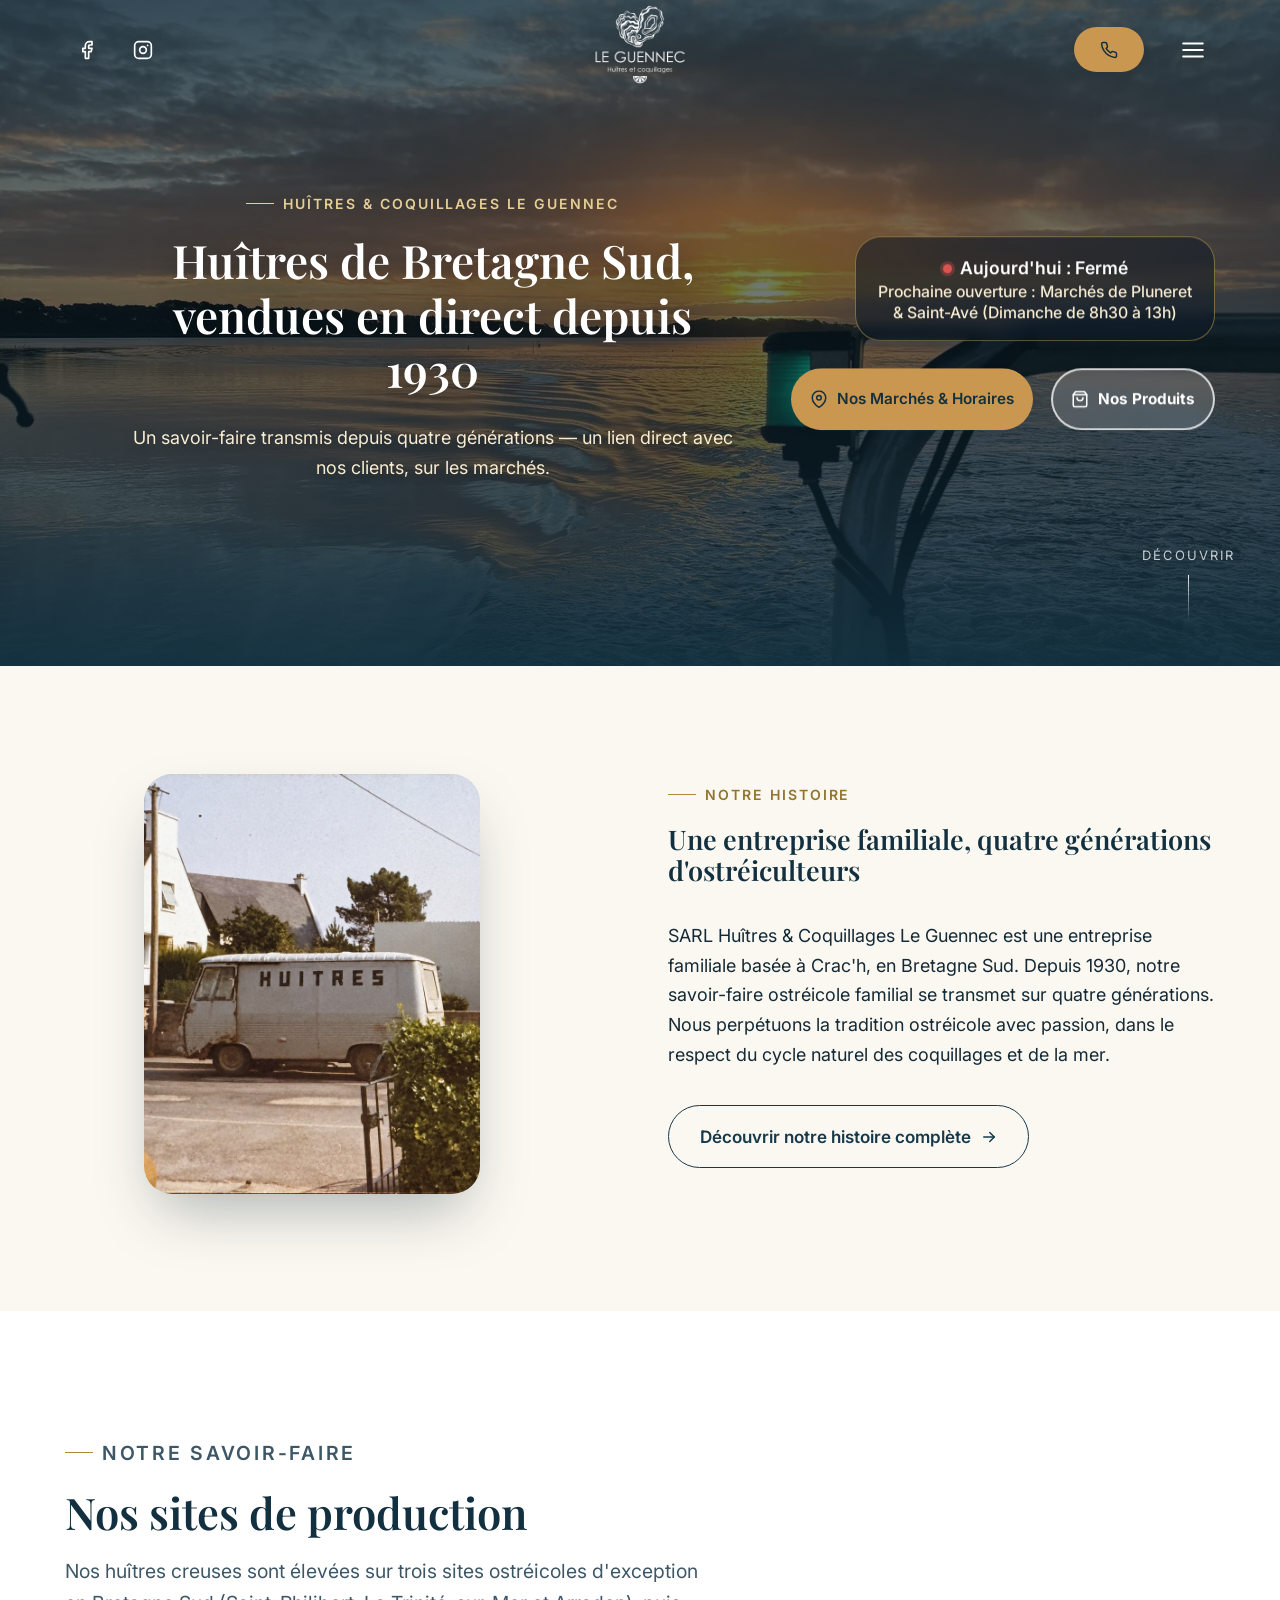
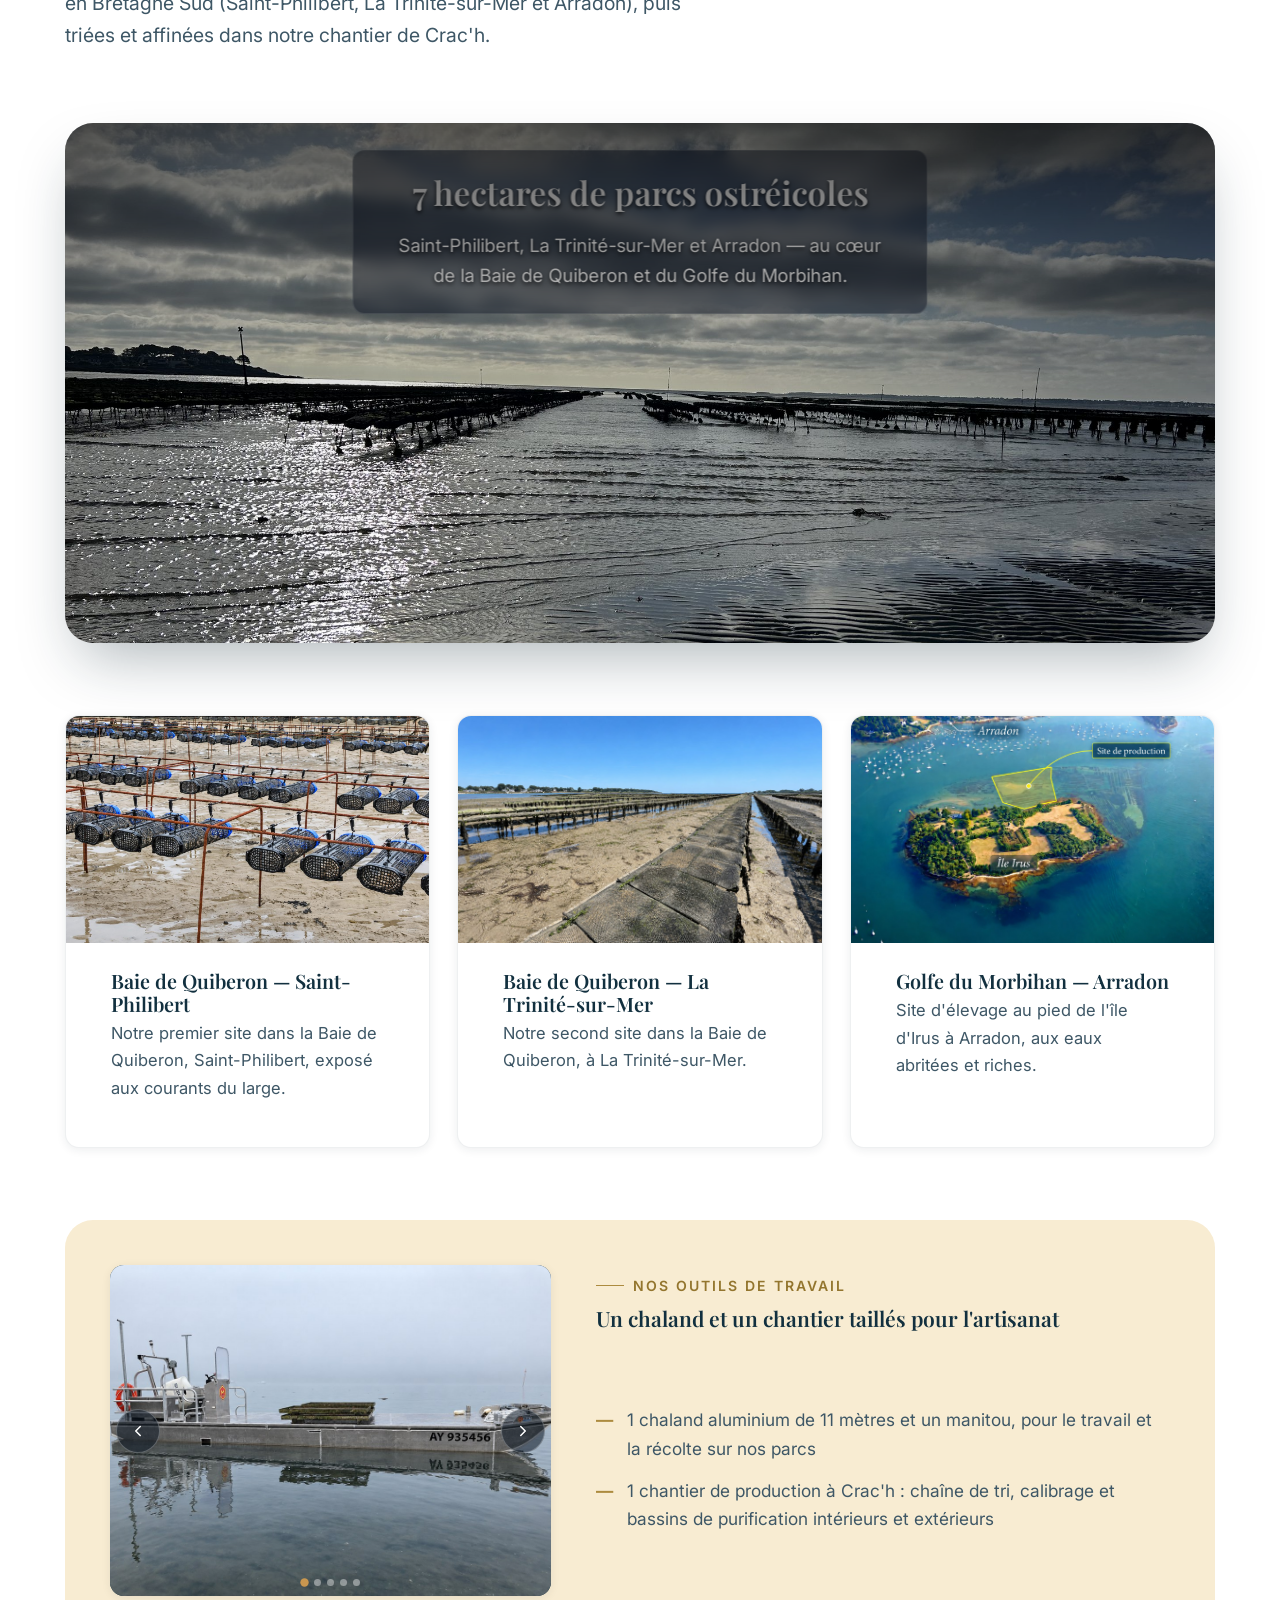
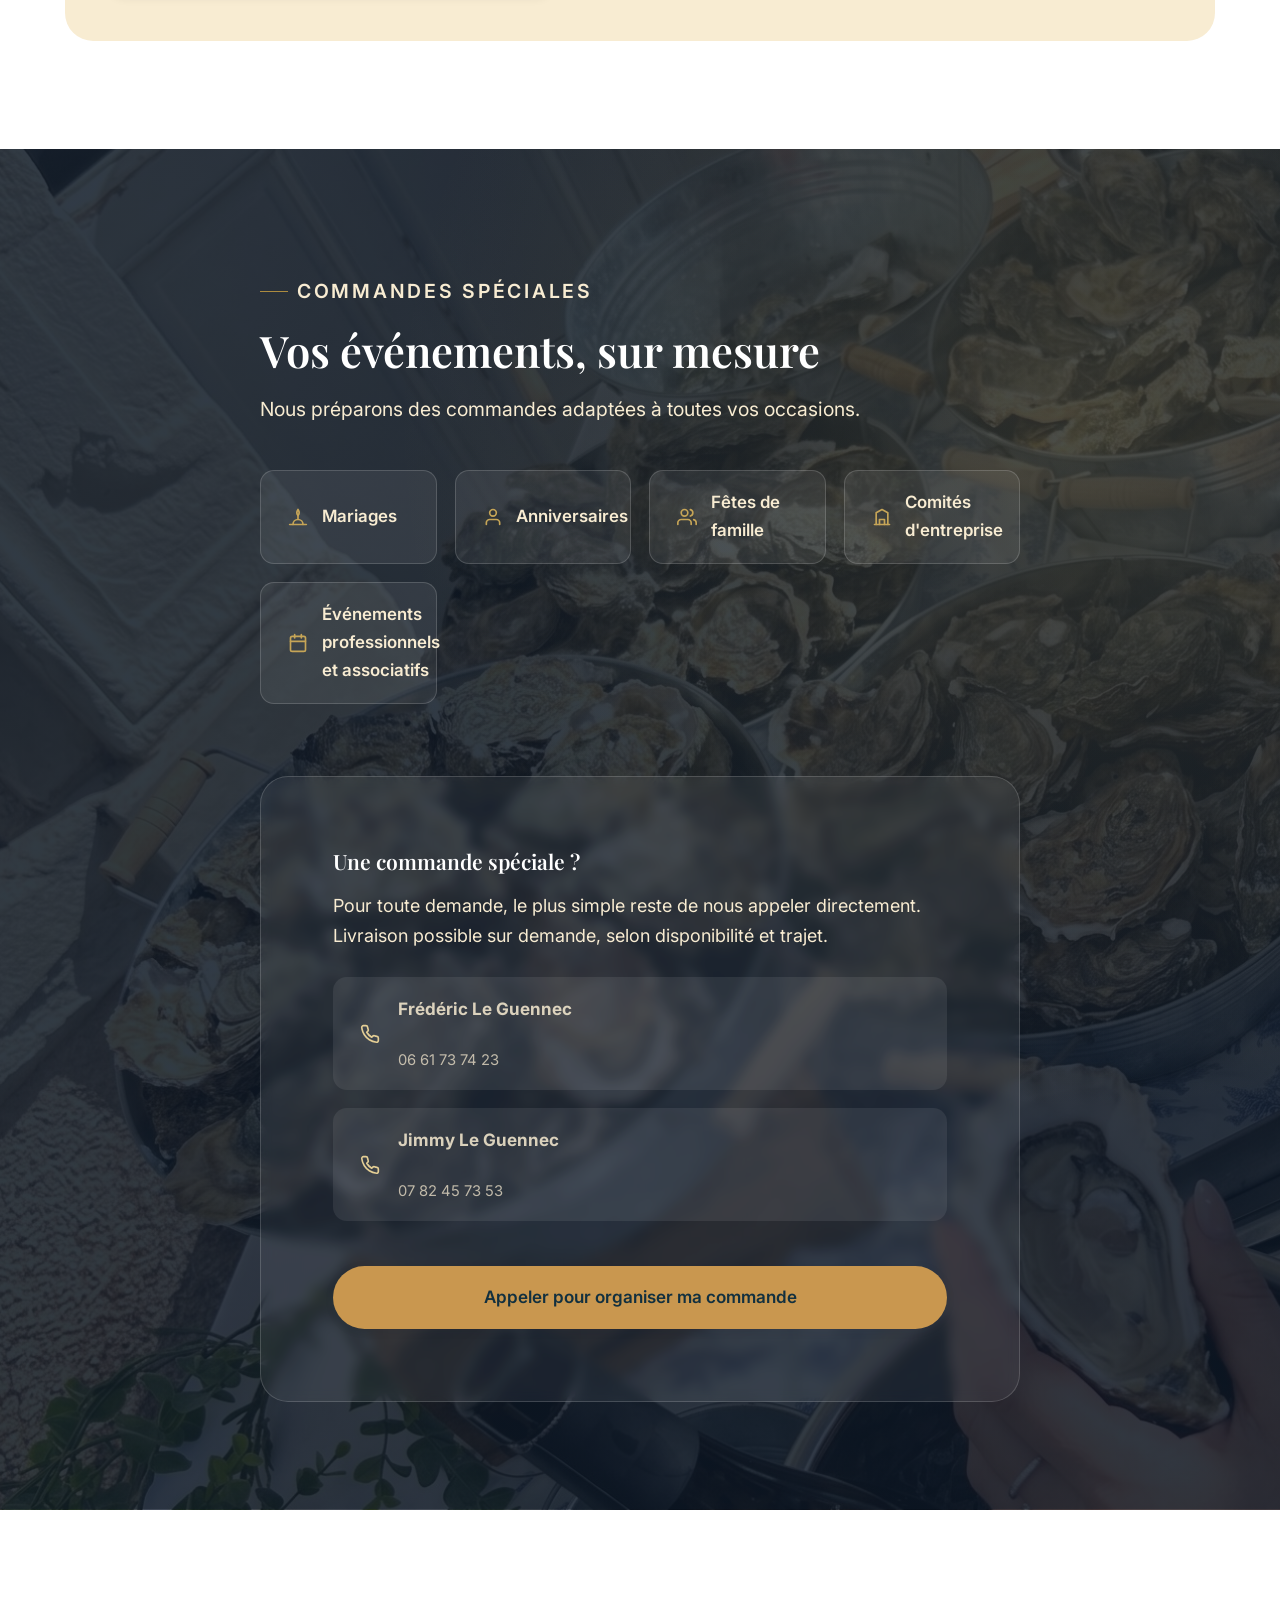
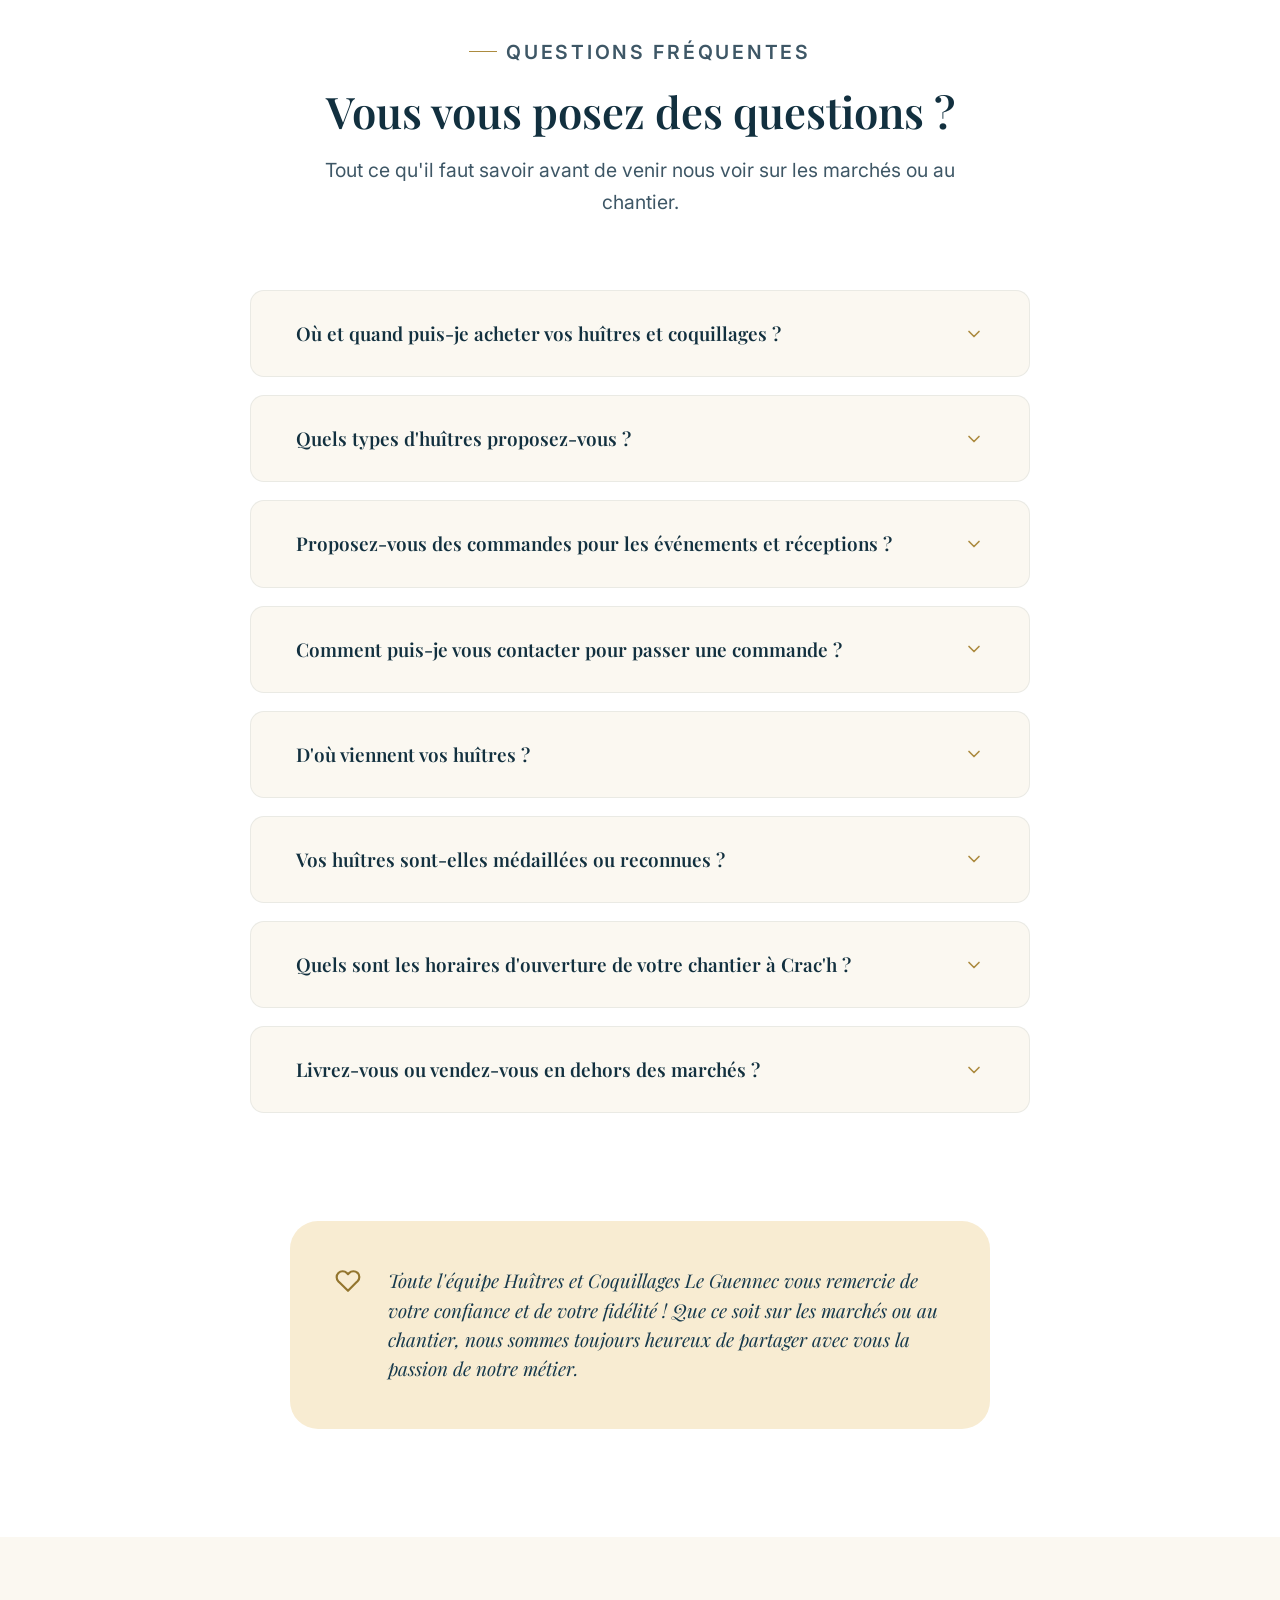
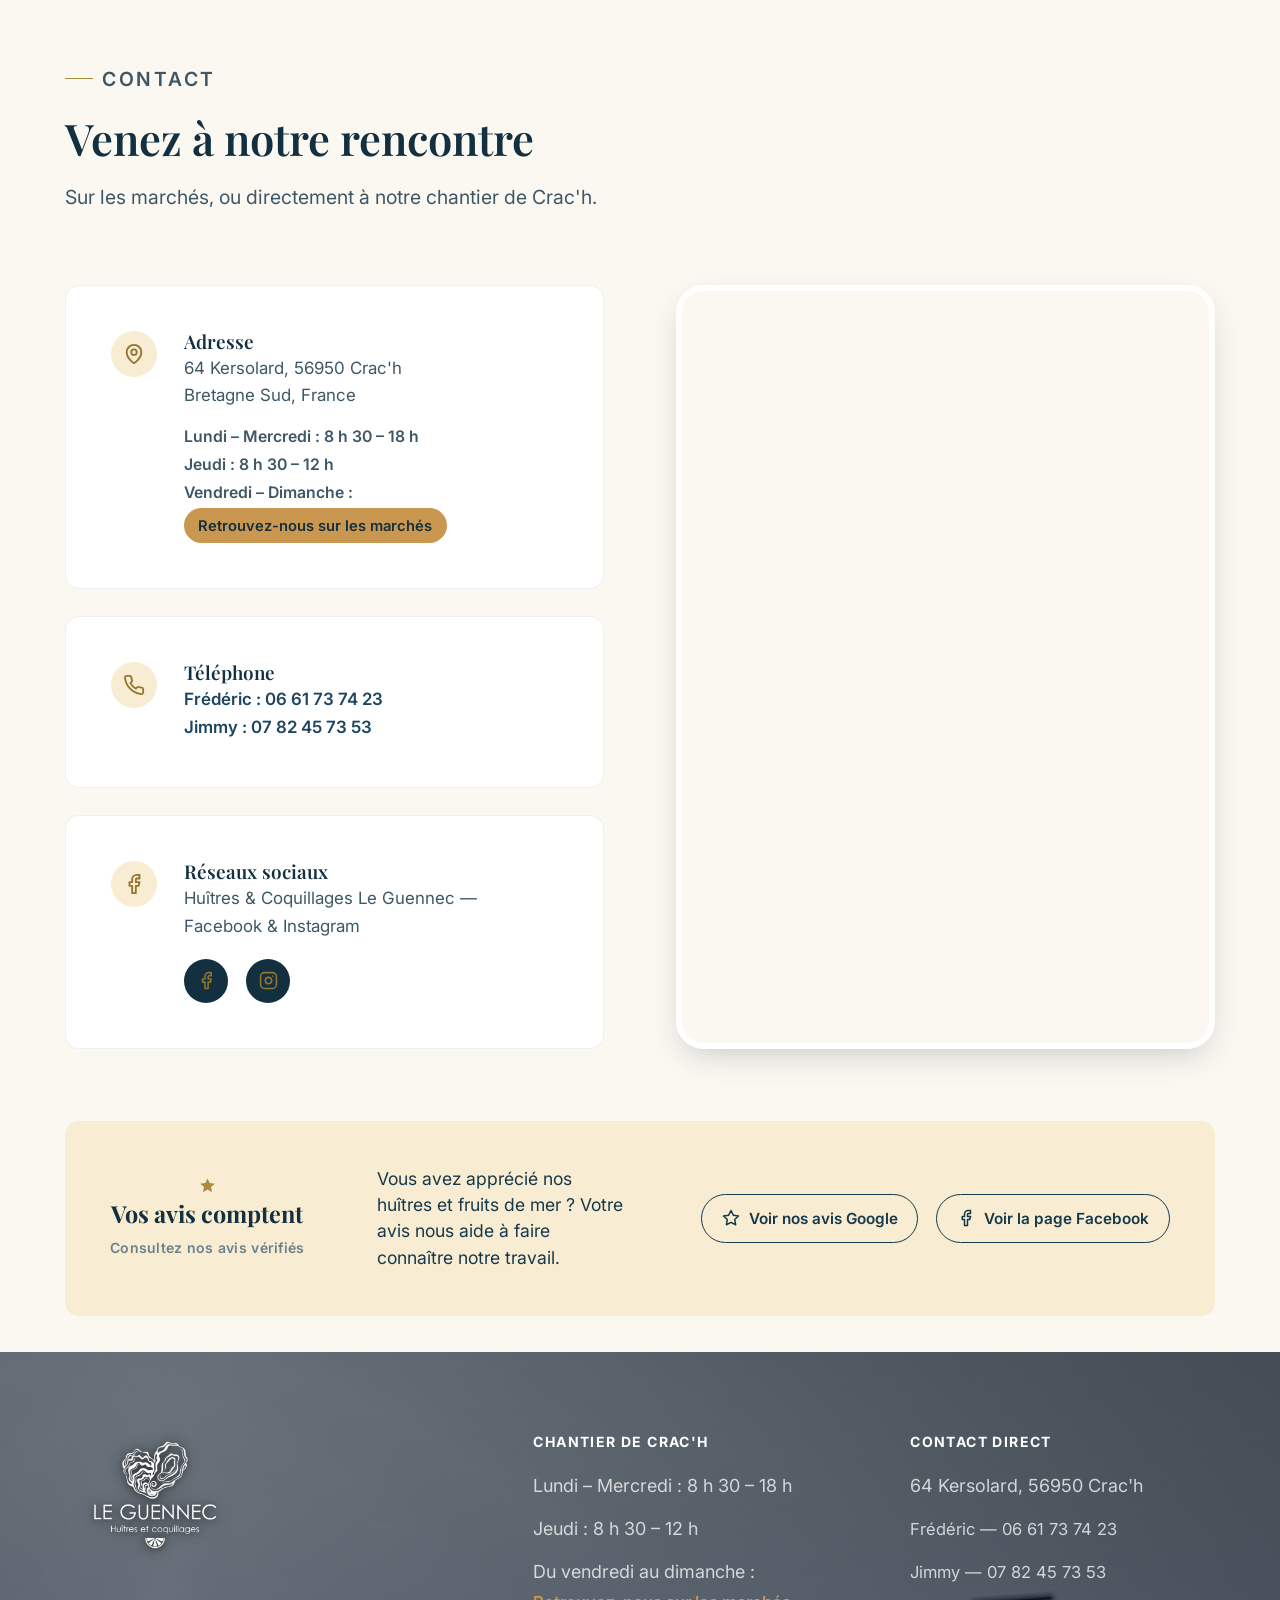
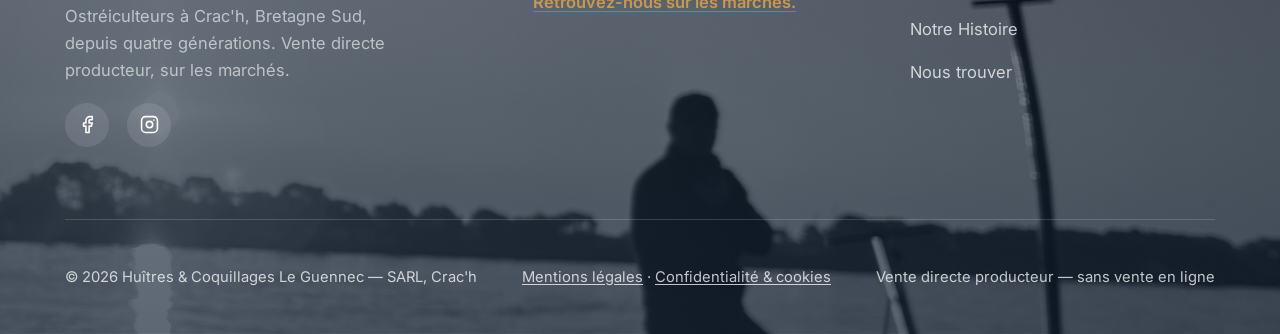
==== index.html @ 48ee6e53 "Cache-busting CSS/JS (v=193) pour forcer le rechargement du Hero recentre Co-Authored-By: Claude Son" ====
<!DOCTYPE html>
<html lang="fr">
<head>
<meta charset="UTF-8">
<meta name="viewport" content="width=device-width, initial-scale=1">
<meta name="google-site-verification" content="tB6l-SqhukYmrdWB9x6UYOI8P5B4YPythhNkaQeLWqQ" />
<title>Huîtres Le Guennec | Vente Directe - Ostréiculteur à Crach (56)</title>
<meta name="description" content="Producteur d'huîtres en Bretagne Sud. Vente directe au chantier à Crach (56) et sur nos marchés locaux (Saint-Avé, Ploërmel, Vannes...).">
<meta name="keywords" content="huîtres le guennec, huitres le guennec, huitres saint ave, huitres rennes, huitres ploermel, huitres crach, huitres pluneret, huitres vannes, huitres bretagne, vente directe huitres, coquillages golfe du morbihan">
<meta property="og:title" content="Huîtres Le Guennec | Huîtres de Bretagne Sud &amp; Coquillages en Direct">
<meta property="og:description" content="Producteur d'huîtres de Bretagne Sud à Crac'h, Golfe du Morbihan. Vente directe de coquillages sur nos marchés et au chantier, depuis quatre générations.">
<meta property="og:image" content="https://huitres-leguennec.com/img/og/index.jpg">
<meta property="og:image:width" content="1200">
<meta property="og:image:height" content="630">
<meta property="og:type" content="website">
<meta property="og:site_name" content="Huîtres &amp; Coquillages Le Guennec">
<meta property="og:locale" content="fr_FR">
<meta property="og:url" content="https://huitres-leguennec.com/">
<link rel="canonical" href="https://huitres-leguennec.com/">
<link rel="icon" type="image/png" href="https://huitres-leguennec.com/img/logo.png">
<link rel="preconnect" href="https://fonts.googleapis.com">
<link rel="preconnect" href="https://fonts.gstatic.com" crossorigin>
<link href="https://fonts.googleapis.com/css2?family=Playfair+Display:wght@500;600;700&family=Dancing+Script:wght@600;700&family=Inter:wght@400;500;600;700&display=swap" rel="stylesheet">
<link rel="stylesheet" href="https://unpkg.com/leaflet@1.9.4/dist/leaflet.css" integrity="sha256-p4NxAoJBhIIN+hmNHrzRCf9tD/miZyoHS5obTRR9BMY=" crossorigin="">
<link rel="stylesheet" href="css/style.css?v=193">
<script type="application/ld+json">
{
  "@context": "https://schema.org",
  "@type": "LocalBusiness",
  "name": "Huîtres et coquillages Le Guennec",
  "image": "https://huitres-leguennec.com/img/og/index.jpg",
  "logo": "https://huitres-leguennec.com/img/logo.png",
  "url": "https://huitres-leguennec.com/",
  "telephone": "+33661737423",
  "email": "huitresetcoquillagesleguennec@gmail.com",
  "priceRange": "€€",
  "areaServed": ["Saint-Avé", "Rennes", "Ploërmel", "Crach", "Pluneret", "Vannes", "Arradon", "La Trinité-sur-Mer", "Saint-Philibert", "Golfe du Morbihan", "Bretagne Sud"],
  "keywords": "huîtres bretagne, huîtres le guennec, coquillages, vente directe huîtres",
  "address": {
    "@type": "PostalAddress",
    "streetAddress": "64 Kersolard",
    "postalCode": "56950",
    "addressLocality": "Crac'h",
    "addressCountry": "FR"
  },
  "geo": {
    "@type": "GeoCoordinates",
    "latitude": 47.600882594086414,
    "longitude": -3.0213585232685882
  },
  "openingHoursSpecification": [
    {
      "@type": "OpeningHoursSpecification",
      "dayOfWeek": ["Monday", "Tuesday", "Wednesday"],
      "opens": "08:30",
      "closes": "18:00"
    },
    {
      "@type": "OpeningHoursSpecification",
      "dayOfWeek": ["Thursday"],
      "opens": "08:30",
      "closes": "12:00"
    }
  ],
  "sameAs": [
    "https://www.facebook.com/p/Huitres-et-coquillages-Le-guennec-Frederic-100067875047305/",
    "https://www.instagram.com/huitresetcoquillages_leguennec/",
    "https://www.facebook.com/huitresleguennec",
    "https://www.pagesjaunes.fr/pros/55299443"
  ]
}
</script>
<script>document.documentElement.classList.add("js");</script>
</head>
<body>
<a class="skip-link" href="#main">Aller au contenu principal</a>

<!-- ============ EN-TÊTE ============ -->
<header class="site-header" id="site-header">
  <div class="container header-brand-row">
    <div class="header-social">
      <a href="https://www.facebook.com/p/Huitres-et-coquillages-Le-guennec-Frederic-100067875047305/" target="_blank" rel="noopener noreferrer" aria-label="Notre page Facebook" class="header-social-link">
        <svg viewBox="0 0 24 24" fill="none" stroke="currentColor" stroke-width="2" stroke-linecap="round" stroke-linejoin="round"><path d="M18 2h-3a5 5 0 0 0-5 5v3H7v4h3v8h4v-8h3l1-4h-4V7a1 1 0 0 1 1-1h3z"/></svg>
      </a>
      <a href="https://www.instagram.com/huitresetcoquillages_leguennec/" target="_blank" rel="noopener noreferrer" aria-label="Notre page Instagram" class="header-social-link">
        <svg viewBox="0 0 24 24" fill="none" stroke="currentColor" stroke-width="2" stroke-linecap="round" stroke-linejoin="round"><rect x="2" y="2" width="20" height="20" rx="5"/><circle cx="12" cy="12" r="4"/><path d="M17.5 6.5h.01"/></svg>
      </a>
    </div>
    <a href="/" class="brand-center" aria-label="Accueil — Huîtres &amp; Coquillages Le Guennec">
      <img class="logo-white" src="img/logo-blanc.png" width="600" height="595" alt="" aria-hidden="true">
      <img class="logo-color" src="img/logo.png" width="600" height="595" alt="" aria-hidden="true">
    </a>
    <div class="header-actions">
      <div class="call-menu" id="call-menu">
        <button type="button" class="btn btn-primary header-cta" id="call-menu-toggle" aria-haspopup="true" aria-expanded="false" aria-controls="call-menu-panel">
          <svg viewBox="0 0 24 24" fill="none" stroke="currentColor" stroke-width="2" stroke-linecap="round" stroke-linejoin="round"><path d="M22 16.92v3a2 2 0 0 1-2.18 2 19.79 19.79 0 0 1-8.63-3.07 19.5 19.5 0 0 1-6-6 19.79 19.79 0 0 1-3.07-8.67A2 2 0 0 1 4.11 2h3a2 2 0 0 1 2 1.72c.127.96.361 1.903.7 2.81a2 2 0 0 1-.45 2.11L8.09 9.91a16 16 0 0 0 6 6l1.27-1.27a2 2 0 0 1 2.11-.45c.907.339 1.85.573 2.81.7A2 2 0 0 1 22 16.92z"/></svg>
          <span>Appeler / Commander</span>
        </button>
        <div class="call-menu-panel" id="call-menu-panel" role="menu" aria-hidden="true">
          <a href="tel:0661737423" class="call-menu-link" role="menuitem">Frédéric : 06 61 73 74 23</a>
          <a href="tel:0782457353" class="call-menu-link" role="menuitem">Jimmy : 07 82 45 73 53</a>
        </div>
      </div>
      <button class="nav-toggle" id="nav-toggle" aria-label="Ouvrir le menu" aria-expanded="false" aria-controls="main-nav">
        <svg viewBox="0 0 24 24" fill="none" stroke="currentColor" stroke-width="2" stroke-linecap="round"><line x1="3" y1="6" x2="21" y2="6"/><line x1="3" y1="12" x2="21" y2="12"/><line x1="3" y1="18" x2="21" y2="18"/></svg>
      </button>
    </div>
  </div>

  <div class="header-nav-row">
    <div class="container nav-row-inner">
      <div class="nav-overlay" id="nav-overlay"></div>
      <nav class="main-nav" id="main-nav" aria-label="Navigation principale">
        <button class="nav-toggle nav-close" id="nav-close" aria-label="Fermer le menu">
          <svg viewBox="0 0 24 24" fill="none" stroke="currentColor" stroke-width="2" stroke-linecap="round"><line x1="18" y1="6" x2="6" y2="18"/><line x1="6" y1="6" x2="18" y2="18"/></svg>
        </button>
        <ul>
          <li><a href="/histoire">Notre Histoire</a></li>
          <li><a href="/nos-produits">Nos Produits</a></li>
          <li><a href="/points-de-vente">Points de Vente</a></li>
          <li><a href="/presse">Presse</a></li>
          <li><a href="#evenements">Événements</a></li>
          <li><a href="#faq">FAQ</a></li>
          <li><a href="#contact">Contact</a></li>
          <li class="nav-call-item"><a href="tel:0661737423">Appeler — 06 61 73 74 23</a></li>
        </ul>
      </nav>
    </div>
  </div>
</header>

<main id="main">

  <!-- ============ HERO ============ -->
  <section class="hero" id="accueil">
    <div class="hero-media">
      <picture>
        <source type="image/webp" srcset="img/hero-640w.webp 640w, img/hero-960w.webp 960w, img/hero-1280w.webp 1280w, img/hero-1920w.webp 1920w, img/hero-2600w.webp 2600w" sizes="100vw">
        <img src="img/hero.jpg" srcset="img/hero-640w.jpg 640w, img/hero-960w.jpg 960w, img/hero-1280w.jpg 1280w, img/hero-1920w.jpg 1920w, img/hero.jpg 2600w" sizes="100vw" width="2600" height="3466" alt="Coucher de soleil depuis le chaland ostréicole Le Guennec, au large de la Bretagne Sud" fetchpriority="high">
      </picture>
    </div>
    <div class="hero-inner container">
      <div class="hero-text-block">
        <img class="hero-mobile-logo reveal" src="img/logo-blanc.png" width="600" height="595" alt="" aria-hidden="true">
        <p class="eyebrow reveal">Huîtres &amp; Coquillages Le Guennec</p>
        <h1 class="reveal">Huîtres de Bretagne Sud, vendues en direct depuis 1930</h1>
        <p class="tagline reveal">Un savoir-faire transmis depuis quatre générations — un lien direct avec nos clients, sur les marchés.</p>
        <div class="hero-market-wrap">
        <div class="hero-market-pill reveal" id="hero-market-pill">
          <p class="hero-market-line"><span class="hero-market-dot" id="hero-market-dot" aria-hidden="true"></span><span id="hero-market-text">Consultez nos horaires ci-dessous</span></p>
          <p class="hero-market-line" id="hero-market-next" hidden></p>
        </div>
        <div class="hero-ctas reveal">
          <a href="/points-de-vente" class="btn btn-primary">
            <svg viewBox="0 0 24 24" fill="none" stroke="currentColor" stroke-width="2" stroke-linecap="round" stroke-linejoin="round"><path d="M21 10c0 7-9 13-9 13s-9-6-9-13a9 9 0 0 1 18 0z"/><circle cx="12" cy="10" r="3"/></svg>
            Nos Marchés &amp; Horaires
          </a>
          <a href="/nos-produits" class="btn btn-ghost">
            <svg viewBox="0 0 24 24" fill="none" stroke="currentColor" stroke-width="2" stroke-linecap="round" stroke-linejoin="round"><path d="M6 2 3 6v14a2 2 0 0 0 2 2h14a2 2 0 0 0 2-2V6l-3-4Z"/><path d="M3 6h18"/><path d="M16 10a4 4 0 0 1-8 0"/></svg>
            Nos Produits
          </a>
        </div>
        </div>
      </div>
    </div>

    <div class="scroll-cue" aria-hidden="true">
      <span>Découvrir</span>
      <span class="line"></span>
    </div>
  </section>

  <!-- ============ NOTRE HISTOIRE ============ -->
  <section id="histoire" class="section-pad bg-cream">
    <div class="container">
      <div class="histoire-grid">
        <div class="histoire-heading">
          <p class="eyebrow">Notre histoire</p>
          <h2>Une entreprise familiale, quatre générations d'ostréiculteurs</h2>
        </div>
        <div class="histoire-media reveal">
          <img src="img/camionnette-huitres-vintage.jpg" width="744" height="930" loading="lazy" decoding="async" alt="Ancienne camionnette « Huîtres » de la famille Le Guennec, garée à Crac'h">
        </div>
        <div class="histoire-teaser">
          <p>SARL Huîtres &amp; Coquillages Le Guennec est une entreprise familiale basée à Crac'h, en Bretagne Sud. Depuis 1930, notre savoir-faire ostréicole familial se transmet sur quatre générations. Nous perpétuons la tradition ostréicole avec passion, dans le respect du cycle naturel des coquillages et de la mer.</p>
          <a href="/histoire" class="btn btn-outline">
            Découvrir notre histoire complète
            <svg viewBox="0 0 24 24" fill="none" stroke="currentColor" stroke-width="2" stroke-linecap="round" stroke-linejoin="round"><path d="M5 12h14"/><path d="m13 6 6 6-6 6"/></svg>
          </a>
        </div>
      </div>
    </div>
  </section>

  <!-- ============ SITES DE PRODUCTION ============ -->
  <section id="production" class="section-pad bg-white">
    <div class="container">
      <div class="section-head reveal">
        <p class="eyebrow">Notre savoir-faire</p>
        <h2>Nos sites de production</h2>
        <p>Nos huîtres creuses sont élevées sur trois sites ostréicoles d'exception en Bretagne Sud (Saint-Philibert, La Trinité-sur-Mer et Arradon), puis triées et affinées dans notre chantier de Crac'h.</p>
      </div>

      <div class="production-banner reveal">
        <img src="img/parc-saint-philibert.jpg" width="2000" height="1500" loading="lazy" decoding="async" alt="Parcs ostréicoles à Saint-Philibert, ciel dégagé à contre-jour sur les tables à marée basse">
        <div class="production-banner-text">
          <h3>7 hectares de parcs ostréicoles</h3>
          <p>Saint-Philibert, La Trinité-sur-Mer et Arradon — au cœur de la Baie de Quiberon et du Golfe du Morbihan.</p>
        </div>
      </div>

      <div class="site-cards reveal">
        <div class="site-card">
          <div class="site-card-media">
            <img src="img/casier.jpg" width="1942" height="810" loading="lazy" decoding="async" alt="Huîtres spéciales en casier australien à Saint-Philibert, en Baie de Quiberon">
          </div>
          <div class="site-card-body">
            <h3>Baie de Quiberon — Saint-Philibert</h3>
            <p>Notre premier site dans la Baie de Quiberon, Saint-Philibert, exposé aux courants du large.</p>
          </div>
        </div>
        <div class="site-card">
          <div class="site-card-media">
            <img src="img/parc-trinite.jpg" width="1672" height="941" loading="lazy" decoding="async" alt="Parc ostréicole à marée basse à La Trinité-sur-Mer, Baie de Quiberon">
          </div>
          <div class="site-card-body">
            <h3>Baie de Quiberon — La Trinité-sur-Mer</h3>
            <p>Notre second site dans la Baie de Quiberon, à La Trinité-sur-Mer.</p>
          </div>
        </div>
        <div class="site-card">
          <div class="site-card-media">
            <img src="img/ile-irus-arradon.jpg" width="1536" height="1024" loading="lazy" decoding="async" alt="Vue aérienne de l'île d'Irus à Arradon, Golfe du Morbihan">
          </div>
          <div class="site-card-body">
            <h3>Golfe du Morbihan — Arradon</h3>
            <p>Site d'élevage au pied de l'île d'Irus à Arradon, aux eaux abritées et riches.</p>
          </div>
        </div>
      </div>

      <div class="tools-row reveal">
        <div class="tools-heading">
          <p class="eyebrow" style="margin-bottom: var(--space-2xs);">Nos outils de travail</p>
          <h3>Un chaland et un chantier taillés pour l'artisanat</h3>
        </div>
        <div class="step-carousel tools-carousel" data-carousel>
          <div class="step-carousel-track">
            <div class="step-carousel-slide"><img src="img/hero-bateau.jpg" width="1000" height="750" loading="lazy" decoding="async" alt="Chaland de Frédéric Le Guennec chargé d'huîtres, au coucher du soleil"></div>
            <div class="step-carousel-slide"><img src="img/outils-manitou.jpg" width="1000" height="750" loading="lazy" decoding="async" alt="Manitou du chantier Le Guennec, au bord de l'eau"></div>
            <div class="step-carousel-slide"><img src="img/outils-chaine-tri.jpg" width="1000" height="750" loading="lazy" decoding="async" alt="Chaîne de tri des huîtres au chantier de Crac'h"></div>
            <div class="step-carousel-slide"><img src="img/outils-bassin-interieur.jpg" width="1000" height="682" loading="lazy" decoding="async" alt="Bassins de purification intérieurs du chantier"></div>
            <div class="step-carousel-slide"><img src="img/outils-bassin-exterieur.jpg" width="1000" height="750" loading="lazy" decoding="async" alt="Bassins de purification extérieurs, couverts, face à la mer"></div>
          </div>
          <button type="button" class="step-carousel-arrow prev" aria-label="Photo précédente">
            <svg viewBox="0 0 24 24" fill="none" stroke="currentColor" stroke-width="2" stroke-linecap="round" stroke-linejoin="round"><path d="m15 18-6-6 6-6"/></svg>
          </button>
          <button type="button" class="step-carousel-arrow next" aria-label="Photo suivante">
            <svg viewBox="0 0 24 24" fill="none" stroke="currentColor" stroke-width="2" stroke-linecap="round" stroke-linejoin="round"><path d="m9 18 6-6-6-6"/></svg>
          </button>
          <div class="step-carousel-dots">
            <button type="button" class="step-carousel-dot" aria-label="Photo 1"></button>
            <button type="button" class="step-carousel-dot" aria-label="Photo 2"></button>
            <button type="button" class="step-carousel-dot" aria-label="Photo 3"></button>
            <button type="button" class="step-carousel-dot" aria-label="Photo 4"></button>
            <button type="button" class="step-carousel-dot" aria-label="Photo 5"></button>
          </div>
        </div>
        <div class="tools-body">
          <ul>
            <li>1 chaland aluminium de 11 mètres et un manitou, pour le travail et la récolte sur nos parcs</li>
            <li>1 chantier de production à Crac'h : chaîne de tri, calibrage et bassins de purification intérieurs et extérieurs</li>
          </ul>
        </div>
      </div>
    </div>
  </section>

  <!-- ============ ÉVÉNEMENTS ============ -->
  <section id="evenements" class="section-pad evenements-section">
    <div class="container">
      <div class="evenements-grid">
        <div>
          <div class="section-head reveal" style="margin-bottom:var(--space-md);">
            <p class="eyebrow">Commandes spéciales</p>
            <h2>Vos événements, sur mesure</h2>
            <p>Nous préparons des commandes adaptées à toutes vos occasions.</p>
          </div>
          <ul class="event-list reveal">
            <li class="event-chip">
              <svg viewBox="0 0 24 24" fill="none" stroke="currentColor" stroke-width="2" stroke-linecap="round" stroke-linejoin="round"><path d="M12 3c-2 3-2 5 0 7 2-2 2-4 0-7z"/><path d="M12 10v4"/><path d="M6 21c0-3.5 2.7-6 6-6s6 2.5 6 6"/><path d="M2 21h20"/></svg>
              Mariages
            </li>
            <li class="event-chip">
              <svg viewBox="0 0 24 24" fill="none" stroke="currentColor" stroke-width="2" stroke-linecap="round" stroke-linejoin="round"><path d="M20 21v-2a4 4 0 0 0-4-4H8a4 4 0 0 0-4 4v2"/><circle cx="12" cy="7" r="4"/></svg>
              Anniversaires
            </li>
            <li class="event-chip">
              <svg viewBox="0 0 24 24" fill="none" stroke="currentColor" stroke-width="2" stroke-linecap="round" stroke-linejoin="round"><path d="M17 21v-2a4 4 0 0 0-4-4H5a4 4 0 0 0-4 4v2"/><circle cx="9" cy="7" r="4"/><path d="M23 21v-2a4 4 0 0 0-3-3.87"/><path d="M16 3.13a4 4 0 0 1 0 7.75"/></svg>
              Fêtes de famille
            </li>
            <li class="event-chip">
              <svg viewBox="0 0 24 24" fill="none" stroke="currentColor" stroke-width="2" stroke-linecap="round" stroke-linejoin="round"><path d="M3 21h18"/><path d="M5 21V7l7-4 7 4v14"/><path d="M9 21v-6h6v6"/></svg>
              Comités d'entreprise
            </li>
            <li class="event-chip">
              <svg viewBox="0 0 24 24" fill="none" stroke="currentColor" stroke-width="2" stroke-linecap="round" stroke-linejoin="round"><rect x="3" y="4" width="18" height="18" rx="2"/><path d="M16 2v4"/><path d="M8 2v4"/><path d="M3 10h18"/></svg>
              Événements professionnels et associatifs
            </li>
          </ul>
        </div>

        <div class="evenements-cta reveal">
          <h3 style="color:var(--white); margin-bottom:var(--space-sm);">Une commande spéciale ?</h3>
          <p>Pour toute demande, le plus simple reste de nous appeler directement. Livraison possible sur demande, selon disponibilité et trajet.</p>
          <div class="call-cards">
            <a href="tel:0661737423" class="call-card">
              <svg viewBox="0 0 24 24" fill="none" stroke="currentColor" stroke-width="2" stroke-linecap="round" stroke-linejoin="round"><path d="M22 16.92v3a2 2 0 0 1-2.18 2 19.79 19.79 0 0 1-8.63-3.07 19.5 19.5 0 0 1-6-6 19.79 19.79 0 0 1-3.07-8.67A2 2 0 0 1 4.11 2h3a2 2 0 0 1 2 1.72c.127.96.361 1.903.7 2.81a2 2 0 0 1-.45 2.11L8.09 9.91a16 16 0 0 0 6 6l1.27-1.27a2 2 0 0 1 2.11-.45c.907.339 1.85.573 2.81.7A2 2 0 0 1 22 16.92z"/></svg>
              <span><strong>Frédéric Le Guennec</strong><br><span>06 61 73 74 23</span></span>
            </a>
            <a href="tel:0782457353" class="call-card">
              <svg viewBox="0 0 24 24" fill="none" stroke="currentColor" stroke-width="2" stroke-linecap="round" stroke-linejoin="round"><path d="M22 16.92v3a2 2 0 0 1-2.18 2 19.79 19.79 0 0 1-8.63-3.07 19.5 19.5 0 0 1-6-6 19.79 19.79 0 0 1-3.07-8.67A2 2 0 0 1 4.11 2h3a2 2 0 0 1 2 1.72c.127.96.361 1.903.7 2.81a2 2 0 0 1-.45 2.11L8.09 9.91a16 16 0 0 0 6 6l1.27-1.27a2 2 0 0 1 2.11-.45c.907.339 1.85.573 2.81.7A2 2 0 0 1 22 16.92z"/></svg>
              <span><strong>Jimmy Le Guennec</strong><br><span>07 82 45 73 53</span></span>
            </a>
          </div>
          <a href="tel:0661737423" class="btn btn-primary" style="width:100%; justify-content:center;">Appeler pour organiser ma commande</a>
        </div>
      </div>
    </div>
  </section>

  <!-- ============ FAQ ============ -->
  <section id="faq" class="section-pad bg-white">
    <div class="container">
      <div class="section-head center reveal" style="margin-inline:auto;">
        <p class="eyebrow" style="justify-content:center;">Questions fréquentes</p>
        <h2>Vous vous posez des questions ?</h2>
        <p>Tout ce qu'il faut savoir avant de venir nous voir sur les marchés ou au chantier.</p>
      </div>

      <div class="faq-list reveal">
        <details class="faq-item">
          <summary>
            <span>Où et quand puis-je acheter vos huîtres et coquillages ?</span>
            <svg class="faq-chevron" viewBox="0 0 24 24" fill="none" stroke="currentColor" stroke-width="2" stroke-linecap="round" stroke-linejoin="round"><path d="M6 9l6 6 6-6"/></svg>
          </summary>
          <div class="faq-answer">
            <p>Vous pouvez nous retrouver sur les marchés de Crac'h (jeudi, 7 h 30 – 13 h), Ploërmel (vendredi, 7 h – 13 h), Rennes – Place des Lices (samedi, 5 h – 13 h 30), Pluneret et Saint-Avé (dimanche, 7 h – 13 h). Notre chantier à Crac'h est aussi ouvert du lundi au mercredi de 8 h 30 à 18 h, et le jeudi de 8 h 30 à 12 h.</p>
          </div>
        </details>

        <details class="faq-item">
          <summary>
            <span>Quels types d'huîtres proposez-vous ?</span>
            <svg class="faq-chevron" viewBox="0 0 24 24" fill="none" stroke="currentColor" stroke-width="2" stroke-linecap="round" stroke-linejoin="round"><path d="M6 9l6 6 6-6"/></svg>
          </summary>
          <div class="faq-answer">
            <p>Nous élevons des huîtres creuses fines et spéciales, plusieurs fois médaillées au Concours Général Agricole de Paris, ainsi que L'Impériale. Nous proposons également une sélection d'huîtres plates rigoureusement choisies.</p>
          </div>
        </details>

        <details class="faq-item">
          <summary>
            <span>Proposez-vous des commandes pour les événements et réceptions ?</span>
            <svg class="faq-chevron" viewBox="0 0 24 24" fill="none" stroke="currentColor" stroke-width="2" stroke-linecap="round" stroke-linejoin="round"><path d="M6 9l6 6 6-6"/></svg>
          </summary>
          <div class="faq-answer">
            <p>Oui, tout à fait ! Nous préparons vos commandes sur demande pour tous vos événements, fêtes de famille et réceptions. N'hésitez pas à nous contacter à l'avance pour planifier vos plateaux.</p>
          </div>
        </details>

        <details class="faq-item">
          <summary>
            <span>Comment puis-je vous contacter pour passer une commande ?</span>
            <svg class="faq-chevron" viewBox="0 0 24 24" fill="none" stroke="currentColor" stroke-width="2" stroke-linecap="round" stroke-linejoin="round"><path d="M6 9l6 6 6-6"/></svg>
          </summary>
          <div class="faq-answer">
            <p>Vous pouvez nous joindre par téléphone au <a href="tel:0661737423">06 61 73 74 23</a> ou au <a href="tel:0782457353">07 82 45 73 53</a>. Nous sommes également réactifs sur nos pages Facebook et Instagram.</p>
          </div>
        </details>

        <details class="faq-item">
          <summary>
            <span>D'où viennent vos huîtres ?</span>
            <svg class="faq-chevron" viewBox="0 0 24 24" fill="none" stroke="currentColor" stroke-width="2" stroke-linecap="round" stroke-linejoin="round"><path d="M6 9l6 6 6-6"/></svg>
          </summary>
          <div class="faq-answer">
            <p>Nos huîtres sont élevées avec passion dans le Morbihan, en Baie de Quiberon ainsi que dans le Golfe du Morbihan grâce à nos parcs situés à Saint-Philibert et à Arradon.</p>
          </div>
        </details>

        <details class="faq-item">
          <summary>
            <span>Vos huîtres sont-elles médaillées ou reconnues ?</span>
            <svg class="faq-chevron" viewBox="0 0 24 24" fill="none" stroke="currentColor" stroke-width="2" stroke-linecap="round" stroke-linejoin="round"><path d="M6 9l6 6 6-6"/></svg>
          </summary>
          <div class="faq-answer">
            <p>Absolument ! Nos cuvées sont régulièrement récompensées au Concours Général Agricole de Paris :<br>
            • La Fine : Médaille d'Or en 2018, 2019 et 2020.<br>
            • La Spéciale : Médaille d'Or en 2008 et 2015, et Médaille d'Argent en 2017 et 2019.</p>
          </div>
        </details>

        <details class="faq-item">
          <summary>
            <span>Quels sont les horaires d'ouverture de votre chantier à Crac'h ?</span>
            <svg class="faq-chevron" viewBox="0 0 24 24" fill="none" stroke="currentColor" stroke-width="2" stroke-linecap="round" stroke-linejoin="round"><path d="M6 9l6 6 6-6"/></svg>
          </summary>
          <div class="faq-answer">
            <p>Notre site situé au 64 Kersolard à Crac'h est ouvert du lundi au mercredi de 8 h 30 à 18 h, et le jeudi de 8 h 30 à 12 h. Du vendredi au dimanche, le chantier est fermé : retrouvez-nous sur nos marchés locaux.</p>
          </div>
        </details>

        <details class="faq-item">
          <summary>
            <span>Livrez-vous ou vendez-vous en dehors des marchés ?</span>
            <svg class="faq-chevron" viewBox="0 0 24 24" fill="none" stroke="currentColor" stroke-width="2" stroke-linecap="round" stroke-linejoin="round"><path d="M6 9l6 6 6-6"/></svg>
          </summary>
          <div class="faq-answer">
            <p>Nous privilégions la vente directe sur les marchés et à notre chantier de Crac'h. Pour toute commande spéciale ou événement dans le secteur, contactez-nous au <a href="tel:0661737423">06 61 73 74 23</a> ou au <a href="tel:0782457353">07 82 45 73 53</a>.</p>
          </div>
        </details>
      </div>

      <div class="faq-closing reveal">
        <svg viewBox="0 0 24 24" fill="none" stroke="currentColor" stroke-width="2" stroke-linecap="round" stroke-linejoin="round"><path d="M20.84 4.61a5.5 5.5 0 0 0-7.78 0L12 5.67l-1.06-1.06a5.5 5.5 0 0 0-7.78 7.78l1.06 1.06L12 21l7.78-7.78 1.06-1.06a5.5 5.5 0 0 0 0-7.78z"/></svg>
        <p>Toute l'équipe Huîtres et Coquillages Le Guennec vous remercie de votre confiance et de votre fidélité ! Que ce soit sur les marchés ou au chantier, nous sommes toujours heureux de partager avec vous la passion de notre métier.</p>
      </div>
    </div>
  </section>

  <!-- ============ CONTACT ============ -->
  <section id="contact" class="section-pad bg-cream">
    <div class="container">
      <div class="section-head reveal">
        <p class="eyebrow">Contact</p>
        <h2>Venez à notre rencontre</h2>
        <p>Sur les marchés, ou directement à notre chantier de Crac'h.</p>
      </div>

      <div class="contact-grid reveal">
        <div class="contact-cards">
          <div class="contact-card">
            <span class="icon-wrap">
              <svg viewBox="0 0 24 24" fill="none" stroke="currentColor" stroke-width="2" stroke-linecap="round" stroke-linejoin="round"><path d="M20 10c0 7-8 12-8 12s-8-5-8-12a8 8 0 0 1 16 0z"/><circle cx="12" cy="10" r="3"/></svg>
            </span>
            <div>
              <h3>Adresse</h3>
              <p>64 Kersolard, 56950 Crac'h<br>Bretagne Sud, France</p>
              <ul class="access-hours">
                <li>Lundi – Mercredi : 8 h 30 – 18 h</li>
                <li>Jeudi : 8 h 30 – 12 h</li>
                <li>Vendredi – Dimanche :<br><a href="/points-de-vente" class="btn-marches">Retrouvez-nous sur les marchés</a></li>
              </ul>
            </div>
          </div>
          <div class="contact-card">
            <span class="icon-wrap">
              <svg viewBox="0 0 24 24" fill="none" stroke="currentColor" stroke-width="2" stroke-linecap="round" stroke-linejoin="round"><path d="M22 16.92v3a2 2 0 0 1-2.18 2 19.79 19.79 0 0 1-8.63-3.07 19.5 19.5 0 0 1-6-6 19.79 19.79 0 0 1-3.07-8.67A2 2 0 0 1 4.11 2h3a2 2 0 0 1 2 1.72c.127.96.361 1.903.7 2.81a2 2 0 0 1-.45 2.11L8.09 9.91a16 16 0 0 0 6 6l1.27-1.27a2 2 0 0 1 2.11-.45c.907.339 1.85.573 2.81.7A2 2 0 0 1 22 16.92z"/></svg>
            </span>
            <div>
              <h3>Téléphone</h3>
              <p><a href="tel:0661737423">Frédéric : 06 61 73 74 23</a><br><a href="tel:0782457353">Jimmy : 07 82 45 73 53</a></p>
            </div>
          </div>
          <div class="contact-card">
            <span class="icon-wrap">
              <svg viewBox="0 0 24 24" fill="none" stroke="currentColor" stroke-width="2" stroke-linecap="round" stroke-linejoin="round"><path d="M18 2h-3a5 5 0 0 0-5 5v3H7v4h3v8h4v-8h3l1-4h-4V7a1 1 0 0 1 1-1h3z"/></svg>
            </span>
            <div>
              <h3>Réseaux sociaux</h3>
              <p>Huîtres &amp; Coquillages Le Guennec — Facebook &amp; Instagram</p>
              <div class="social-row">
                <a href="https://www.facebook.com/p/Huitres-et-coquillages-Le-guennec-Frederic-100067875047305/" target="_blank" rel="noopener noreferrer" aria-label="Notre page Facebook">
                  <svg viewBox="0 0 24 24" fill="none" stroke="currentColor" stroke-width="2" stroke-linecap="round" stroke-linejoin="round"><path d="M18 2h-3a5 5 0 0 0-5 5v3H7v4h3v8h4v-8h3l1-4h-4V7a1 1 0 0 1 1-1h3z"/></svg>
                </a>
                <a href="https://www.instagram.com/huitresetcoquillages_leguennec/" target="_blank" rel="noopener noreferrer" aria-label="Notre page Instagram">
                  <svg viewBox="0 0 24 24" fill="none" stroke="currentColor" stroke-width="2" stroke-linecap="round" stroke-linejoin="round"><rect x="2" y="2" width="20" height="20" rx="5"/><circle cx="12" cy="12" r="4"/><path d="M17.5 6.5h.01"/></svg>
                </a>
              </div>
            </div>
          </div>
        </div>

        <div id="contact-map"></div>

        <div class="social-proof-card">
          <div class="rating-badge">
            <span class="stars" aria-hidden="true">
              <svg viewBox="0 0 20 19" fill="currentColor"><path d="M10 0l2.9 6.3 6.9.7-5.2 4.6 1.6 6.8L10 14.9l-6.2 3.5 1.6-6.8L.2 7l6.9-.7z"/></svg>
            </span>
            <strong>Vos avis comptent</strong>
            <span>Consultez nos avis vérifiés</span>
          </div>
          <p class="social-proof-message">Vous avez apprécié nos huîtres et fruits de mer ? Votre avis nous aide à faire connaître notre travail.</p>
          <div class="social-proof-actions">
            <a href="https://www.google.com/search?q=Hu%C3%AEtres+et+Coquillages+Le+Guennec+Crac%27h+avis" target="_blank" rel="noopener noreferrer" class="btn btn-outline">
              <svg viewBox="0 0 24 24" fill="none" stroke="currentColor" stroke-width="2" stroke-linecap="round" stroke-linejoin="round"><path d="m12 17.75-6.16 3.24 1.18-6.88L2 9.24l6.92-1L12 2l3.08 6.24 6.92 1-5.02 4.87 1.18 6.88Z"/></svg>
              Voir nos avis Google
            </a>
            <a href="https://www.facebook.com/p/Huitres-et-coquillages-Le-guennec-Frederic-100067875047305/" target="_blank" rel="noopener noreferrer" class="btn btn-outline">
              <svg viewBox="0 0 24 24" fill="none" stroke="currentColor" stroke-width="2" stroke-linecap="round" stroke-linejoin="round"><path d="M18 2h-3a5 5 0 0 0-5 5v3H7v4h3v8h4v-8h3l1-4h-4V7a1 1 0 0 1 1-1h3z"/></svg>
              Voir la page Facebook
            </a>
          </div>
        </div>
      </div>
    </div>
  </section>

</main>

<!-- ============ LIGHTBOX (sites d'élevage) ============ -->
<div class="lightbox" id="lightbox" role="dialog" aria-modal="true" aria-label="Photo agrandie" hidden>
  <button type="button" class="lightbox-close" id="lightbox-close" aria-label="Fermer">
    <svg viewBox="0 0 24 24" fill="none" stroke="currentColor" stroke-width="2" stroke-linecap="round"><line x1="18" y1="6" x2="6" y2="18"/><line x1="6" y1="6" x2="18" y2="18"/></svg>
  </button>
  <figure>
    <img id="lightbox-img" src="" alt="">
    <figcaption id="lightbox-caption"></figcaption>
  </figure>
</div>

<!-- ============ PIED DE PAGE ============ -->
<footer class="site-footer">
  <div class="container">
    <div class="footer-top">
      <div class="footer-brand">
        <img src="img/logo-blanc.png" width="600" height="595" alt="Huîtres &amp; Coquillages Le Guennec">
        <p>Ostréiculteurs à Crac'h, Bretagne Sud, depuis quatre générations. Vente directe producteur, sur les marchés.</p>        <div class="social-row">
          <a href="https://www.facebook.com/p/Huitres-et-coquillages-Le-guennec-Frederic-100067875047305/" target="_blank" rel="noopener noreferrer" aria-label="Notre page Facebook">
            <svg viewBox="0 0 24 24" fill="none" stroke="currentColor" stroke-width="2" stroke-linecap="round" stroke-linejoin="round"><path d="M18 2h-3a5 5 0 0 0-5 5v3H7v4h3v8h4v-8h3l1-4h-4V7a1 1 0 0 1 1-1h3z"/></svg>
          </a>
          <a href="https://www.instagram.com/huitresetcoquillages_leguennec/" target="_blank" rel="noopener noreferrer" aria-label="Notre page Instagram">
            <svg viewBox="0 0 24 24" fill="none" stroke="currentColor" stroke-width="2" stroke-linecap="round" stroke-linejoin="round"><rect x="2" y="2" width="20" height="20" rx="5"/><circle cx="12" cy="12" r="4"/><path d="M17.5 6.5h.01"/></svg>
          </a>
        </div>
      </div>
      <div class="footer-col">
        <h5>Chantier de Crac'h</h5>
        <ul>
          <li>Lundi – Mercredi : 8 h 30 – 18 h</li>
          <li>Jeudi : 8 h 30 – 12 h</li>
          <li>Du vendredi au dimanche : <a href="/points-de-vente" class="btn-footer-marches">Retrouvez-nous sur les marchés.</a></li>
        </ul>
      </div>
      <div class="footer-col">
        <h5>Contact direct</h5>
        <ul>
          <li>64 Kersolard, 56950 Crac'h</li>
          <li><a href="tel:0661737423">Frédéric — 06 61 73 74 23</a></li>
          <li><a href="tel:0782457353">Jimmy — 07 82 45 73 53</a></li>
          <li style="margin-top:var(--space-xs);"><a href="/histoire">Notre Histoire</a></li>
          <li><a href="#contact">Nous trouver</a></li>
        </ul>
      </div>
    </div>
    <div class="footer-bottom">
      <span>© <span id="year"></span> Huîtres &amp; Coquillages Le Guennec — SARL, Crac'h</span>
      <span class="footer-legal-links"><a href="/mentions-legales">Mentions légales</a> · <a href="/mentions-legales#cookies">Confidentialité &amp; cookies</a></span>
      <span>Vente directe producteur — sans vente en ligne</span>
    </div>
  </div>
</footer>

<button type="button" id="back-to-top" class="back-to-top" aria-label="Retour en haut de la page">
  <svg viewBox="0 0 24 24" fill="none" stroke="currentColor" stroke-width="2.2" stroke-linecap="round" stroke-linejoin="round"><path d="M12 19V5"/><path d="m5 12 7-7 7 7"/></svg>
</button>

<a id="google-badge" href="https://www.google.com/search?q=Hu%C3%AEtres+et+Coquillages+Le+Guennec+Crac%27h+avis" target="_blank" rel="noopener noreferrer" class="google-float-badge" aria-label="Voir les avis Google de Huîtres &amp; Coquillages Le Guennec">
  <span class="google-float-badge-icon" aria-hidden="true">
    <svg viewBox="0 0 24 24"><path fill="#4285F4" d="M22.56 12.25c0-.78-.07-1.53-.2-2.25H12v4.26h5.92c-.26 1.37-1.04 2.53-2.21 3.31v2.77h3.57c2.08-1.92 3.28-4.74 3.28-8.09z"/><path fill="#34A853" d="M12 23c2.97 0 5.46-.98 7.28-2.66l-3.57-2.77c-.98.66-2.23 1.06-3.71 1.06-2.86 0-5.29-1.93-6.16-4.53H2.18v2.84C3.99 20.53 7.7 23 12 23z"/><path fill="#FBBC05" d="M5.84 14.09c-.22-.66-.35-1.36-.35-2.09s.13-1.43.35-2.09V7.07H2.18C1.43 8.55 1 10.22 1 12s.43 3.45 1.18 4.93l2.85-2.22.81-.62z"/><path fill="#EA4335" d="M12 5.38c1.62 0 3.06.56 4.21 1.64l3.15-3.15C17.45 2.09 14.97 1 12 1 7.7 1 3.99 3.47 2.18 7.07l3.66 2.84c.87-2.6 3.3-4.53 6.16-4.53z"/></svg>
  </span>
  <span class="google-float-badge-text">
    <strong id="google-badge-title">Avis Google</strong>
    <span class="google-float-badge-sub" id="google-badge-sub">Voir nos avis</span>
  </span>
</a>

<script src="https://unpkg.com/leaflet@1.9.4/dist/leaflet.js" integrity="sha256-20nQCchB9co0qIjJZRGuk2/Z9VM+kNiyxNV1lvTlZBo=" crossorigin=""></script>
<script src="js/main.js?v=193"></script>
</body>
</html>
---- css/style.css ----
/* ==========================================================================
   Huîtres & Coquillages Le Guennec — feuille de style
   Palette extraite du logo officiel (navy/pétrole + crème + or/moutarde)
   Typographie : Playfair Display (titres) + Inter (texte)
   ========================================================================== */

:root {
  /* Couleurs de marque (échantillonnées depuis le logo) */
  --navy-900: #12303F;
  --navy-800: #16394C;
  --navy-700: #1D4560;
  --navy-600: #225173; /* couleur primaire exacte du logo */
  --navy-500: #336489;
  --gold-700: #93752E;
  --gold-600: #AC8B3F; /* accent principal, dérivé du liseré citron du logo */
  --gold-500: #C6A557;
  --gold-300: #E4CE95;
  --btn-gold: #c9974f; /* fond doré unifié pour tous les boutons d'action */
  --btn-gold-hover: #d9ab6a;
  --shell-100: #F8ECD2; /* nacre intérieure de coquille, du logo */
  --cream-100: #FBF8F1; /* fond général */
  --cream-050: #FFFDF9;
  --ink-900: #142A36;   /* texte principal */
  --ink-600: #3E5766;
  --ink-400: #6B818D;
  --white: #FFFFFF;
  --line: rgba(20, 42, 54, 0.12);
  --line-soft: rgba(20, 42, 54, 0.07);

  /* Typographie */
  --font-display: "Playfair Display", "Iowan Old Style", Georgia, serif;
  --font-body: "Inter", -apple-system, BlinkMacSystemFont, "Segoe UI", sans-serif;

  /* Échelle d'espacement */
  --space-3xs: 0.25rem;
  --space-2xs: 0.5rem;
  --space-xs: 0.75rem;
  --space-sm: 1rem;
  --space-md: 1.5rem;
  --space-lg: 2.5rem;
  --space-xl: 4rem;
  --space-2xl: 6rem;
  --space-3xl: 9rem;

  /* Rayons & ombres */
  --radius-sm: 6px;
  --radius-md: 14px;
  --radius-lg: 28px;
  --radius-pill: 999px;
  --shadow-sm: 0 2px 10px rgba(20, 42, 54, 0.08);
  --shadow-md: 0 12px 32px -8px rgba(20, 42, 54, 0.22);
  --shadow-lg: 0 28px 60px -16px rgba(20, 42, 54, 0.35);

  --ease: cubic-bezier(0.16, 1, 0.3, 1);
  --container: 1240px;
}

/* ---------- Reset minimal ---------- */
*, *::before, *::after { box-sizing: border-box; }
html { scroll-behavior: smooth; width: 100%; position: relative; font-size: 112.5%; }
@media (prefers-reduced-motion: reduce) {
  html { scroll-behavior: auto; }
  *, *::before, *::after {
    animation-duration: 0.01ms !important;
    animation-iteration-count: 1 !important;
    transition-duration: 0.01ms !important;
    scroll-behavior: auto !important;
  }
}
body, h1, h2, h3, h4, p, figure, blockquote { margin: 0; }
img { max-width: 100%; display: block; }
ul { list-style: none; margin: 0; padding: 0; }
a { color: inherit; text-decoration: none; }
button { font: inherit; cursor: pointer; }

body {
  background: var(--cream-100);
  color: var(--ink-900);
  font-family: var(--font-body);
  font-size: 1rem;
  line-height: 1.65;
  -webkit-font-smoothing: antialiased;
  width: 100%;
  position: relative;
}

h1, h2, h3, h4 {
  font-family: var(--font-display);
  color: var(--navy-900);
  line-height: 1.15;
  font-weight: 600;
}

.skip-link {
  position: absolute;
  left: -999px;
  top: 0;
  background: var(--navy-900);
  color: var(--white);
  padding: var(--space-sm) var(--space-md);
  z-index: 1000;
  border-radius: 0 0 var(--radius-sm) 0;
}
.skip-link:focus {
  left: 0;
}

:focus-visible {
  outline: 3px solid var(--gold-600);
  outline-offset: 3px;
}

.container {
  width: 100%;
  max-width: var(--container);
  margin-inline: auto;
  padding-inline: var(--space-md);
}

@media (min-width: 768px) {
  .container { padding-inline: var(--space-lg); }
}

.eyebrow {
  display: inline-flex;
  align-items: center;
  gap: var(--space-2xs);
  font-family: var(--font-body);
  font-size: 0.78rem;
  font-weight: 600;
  letter-spacing: 0.14em;
  text-transform: uppercase;
  color: var(--gold-700);
  margin-bottom: var(--space-sm);
}
.eyebrow::before {
  content: "";
  width: 28px;
  height: 1px;
  background: var(--gold-600);
}

.section-head {
  max-width: 640px;
  margin-bottom: var(--space-xl);
}
.section-head.center { margin-inline: auto; text-align: center; }
.section-head h2 { font-size: clamp(1.9rem, 3.4vw, 2.75rem); }
.section-head p { margin-top: var(--space-sm); color: var(--ink-600); font-size: 1.08rem; }

section { position: relative; }
.section-pad { padding-block: var(--space-2xl); }
@media (max-width: 640px) {
  .section-pad { padding-block: var(--space-xl); }
}

.bg-cream { background: var(--cream-100); }
.bg-white { background: var(--white); }
.bg-navy { background: var(--navy-900); color: var(--shell-100); }
.bg-navy h2, .bg-navy h3 { color: var(--white); }
.bg-shell { background: var(--shell-100); }

/* ---------- Boutons ---------- */
.btn {
  display: inline-flex;
  align-items: center;
  gap: var(--space-2xs);
  padding: 0.9rem 1.7rem;
  border-radius: var(--radius-pill);
  font-weight: 600;
  font-size: 0.95rem;
  border: 1px solid transparent;
  transition: transform 0.25s var(--ease), box-shadow 0.25s var(--ease), background 0.25s var(--ease), color 0.25s var(--ease);
  white-space: nowrap;
  min-height: 44px;
}
.btn:hover { transform: translateY(-2px); }
.btn-primary {
  background: var(--btn-gold);
  color: var(--navy-900);
  box-shadow: var(--shadow-sm);
}
.btn-primary:hover { background: var(--btn-gold-hover); box-shadow: var(--shadow-md); }
.btn-ghost {
  background: rgba(255,255,255,0.14);
  color: var(--white);
  border-color: rgba(255,255,255,0.75);
  border-width: 2px;
  backdrop-filter: blur(6px);
  font-weight: 700;
}
.btn-ghost:hover { background: var(--white); color: var(--navy-900); border-color: var(--white); }
.btn-outline {
  background: transparent;
  color: var(--navy-800);
  border-color: var(--navy-800);
}
.btn-outline:hover { background: var(--navy-800); color: var(--white); }
.btn svg { width: 18px; height: 18px; flex-shrink: 0; }

/* ---------- Header ---------- */
.site-header {
  position: fixed;
  inset-inline: 0;
  top: 0;
  z-index: 100;
  transition: background 0.35s var(--ease), box-shadow 0.35s var(--ease);
}
#archives { scroll-margin-top: 110px; }
#archives .section-head h2 { padding-top: var(--space-md); }
.site-header.is-scrolled {
  background: rgba(251, 248, 241, 0.92);
  backdrop-filter: blur(10px);
  box-shadow: var(--shadow-sm);
}

/* Ligne 1 : reseaux sociaux / logo centre / appel, sur 3 colonnes */
.header-brand-row {
  position: relative;
  display: flex;
  justify-content: space-between;
  align-items: center;
  padding-block: var(--space-md) var(--space-sm);
  transition: padding-block 0.35s var(--ease);
}
.site-header.is-scrolled .header-brand-row { padding-block: var(--space-2xs); }
.brand-center {
  display: inline-flex;
  align-items: center;
  position: absolute;
  left: 50%;
  top: 50%;
  transform: translate(-50%, -50%);
  z-index: 2;
}
.brand-center img { height: 130px; width: auto; transition: height 0.35s var(--ease); }
.site-header.is-scrolled .brand-center img { height: 100px; }
.brand-center .logo-color { display: none; }
.site-header.is-scrolled .brand-center .logo-white { display: none; }
.site-header.is-scrolled .brand-center .logo-color { display: block; }
@media (max-width: 640px) {
  .brand-center img { height: 95px; }
  .site-header.is-scrolled .brand-center img { height: 65px; }
}

/* Ligne 2 : navigation centrée, actions à droite */
.header-nav-row {
  border-top: 1px solid rgba(255,255,255,0.16);
  padding-block: var(--space-sm);
  transition: padding-block 0.35s var(--ease), border-color 0.35s var(--ease);
}
.site-header.is-scrolled .header-nav-row { border-top-color: var(--line-soft); padding-block: var(--space-2xs); }
.nav-row-inner {
  position: relative;
  display: flex;
  align-items: center;
  justify-content: space-between;
  gap: var(--space-lg);
}
.main-nav { flex: 1 1 auto; min-width: 0; display: flex; justify-content: center; }
.main-nav ul {
  display: flex;
  align-items: center;
  flex-wrap: wrap;
  justify-content: center;
  gap: 25px;
}
.main-nav a {
  font-size: 0.95rem;
  font-weight: 600;
  color: var(--white);
  position: relative;
  padding-block: var(--space-2xs);
  padding-inline: var(--space-3xs);
  transition: color 0.3s var(--ease);
}
.site-header.is-scrolled .main-nav a { color: var(--navy-800); }
.main-nav a::after {
  content: "";
  position: absolute;
  left: 0; right: 0; bottom: -4px;
  height: 2px;
  background: var(--gold-500);
  transform: scaleX(0);
  transform-origin: left;
  transition: transform 0.3s var(--ease);
}
.main-nav a:hover::after,
.main-nav a:focus-visible::after { transform: scaleX(1); }

.header-actions {
  position: static;
  flex: 0 0 auto;
  display: flex;
  align-items: center;
  gap: var(--space-md);
}
.header-actions .btn-primary { padding: 0.7rem 1.4rem; font-size: 0.88rem; }

/* ---------- Menu d'appel (bouton "Appeler / Commander") ---------- */
.call-menu { position: relative; }
.call-menu-toggle { cursor: pointer; }
.call-menu-panel {
  position: absolute;
  top: calc(100% + 10px);
  right: 0;
  z-index: 150;
  width: max-content;
  min-width: 240px;
  max-width: min(300px, calc(100vw - 24px));
  background: var(--white);
  border: 1px solid var(--line);
  border-radius: var(--radius-lg);
  box-shadow: var(--shadow-lg);
  padding: var(--space-sm);
  opacity: 0;
  transform: translateY(-8px);
  pointer-events: none;
  transition: opacity 0.2s var(--ease), transform 0.2s var(--ease);
}
.call-menu-panel.is-open {
  opacity: 1;
  transform: translateY(0);
  pointer-events: auto;
}
.call-menu-link {
  display: flex;
  align-items: center;
  gap: 8px;
  padding: 0.55rem 0.6rem;
  border-radius: var(--radius-md, 10px);
  color: var(--navy-900);
  font-weight: 600;
  font-size: 0.92rem;
  transition: background 0.2s var(--ease), color 0.2s var(--ease);
}
.call-menu-link:hover, .call-menu-link:focus-visible { background: var(--shell-100); color: var(--gold-700); }

.header-social {
  display: flex;
  align-items: center;
  gap: 12px;
}
.header-social-link {
  display: inline-flex;
  align-items: center;
  justify-content: center;
  width: 44px;
  height: 44px;
  color: var(--white);
  transition: opacity 0.25s var(--ease), transform 0.25s var(--ease), color 0.25s var(--ease);
}
.header-social-link svg { width: 20px; height: 20px; }
.header-social-link:hover,
.header-social-link:focus-visible { opacity: 0.8; transform: scale(1.05); }
.site-header.is-scrolled .header-social-link { color: var(--navy-800); }

.nav-toggle {
  display: none;
  background: none;
  border: none;
  padding: var(--space-2xs);
  width: 44px;
  height: 44px;
  align-items: center;
  justify-content: center;
}
.nav-toggle svg { width: 26px; height: 26px; color: var(--white); }
.site-header.is-scrolled .nav-toggle svg { color: var(--navy-900); }

@media (max-width: 1300px) {
  .nav-overlay {
    position: fixed;
    inset: 0;
    background: rgba(10, 22, 32, 0.55);
    z-index: 99998;
    opacity: 0;
    visibility: hidden;
    pointer-events: none;
    transition: opacity 0.3s ease, visibility 0s linear 0.3s;
  }
  .nav-overlay.is-open {
    opacity: 1;
    visibility: visible;
    pointer-events: auto;
    transition: opacity 0.3s ease, visibility 0s linear 0s;
  }
  .main-nav {
    position: fixed;
    top: 0;
    right: 0;
    left: auto;
    width: min(85vw, 340px);
    min-height: 100dvh;
    height: 100dvh;
    overflow-y: auto;
    overflow-x: hidden;
    background-color: var(--navy-900) !important;
    display: flex !important;
    align-items: flex-start;
    justify-content: flex-start;
    padding: 88px 24px 32px;
    z-index: 99999;
    pointer-events: none;
    visibility: hidden;
    opacity: 0;
    box-shadow: -12px 0 40px rgba(0,0,0,0.2);
    transform: translateX(100%);
    transition: transform 0.3s ease, opacity 0.3s ease, visibility 0s linear 0.3s;
  }
  .main-nav::before {
    content: "";
    position: absolute;
    inset: 0;
    background-image: url('../img/logo-huitres-coeur.png');
    background-repeat: no-repeat;
    background-position: center;
    background-size: 95% auto;
    opacity: 0.07;
    pointer-events: none;
    z-index: 0;
  }
  .main-nav > * { position: relative; z-index: 1; }
  .main-nav.is-open {
    pointer-events: auto;
    visibility: visible;
    opacity: 1;
    transform: translateX(0);
    transition: transform 0.3s ease, opacity 0.3s ease, visibility 0s linear 0s;
  }
  @media (prefers-reduced-motion: reduce) {
    .main-nav, .nav-overlay { transition: opacity 0.2s linear, visibility 0s linear 0.2s; transform: none; }
    .main-nav.is-open, .nav-overlay.is-open { transition: opacity 0.2s linear, visibility 0s linear 0s; }
  }
  .main-nav ul li {
    opacity: 0;
    transform: translateY(10px);
    transition: opacity 0.3s var(--ease), transform 0.3s var(--ease);
  }
  .main-nav.is-open ul li { opacity: 1; transform: translateY(0); }
  .main-nav.is-open ul li:nth-child(1) { transition-delay: 0.08s; }
  .main-nav.is-open ul li:nth-child(2) { transition-delay: 0.11s; }
  .main-nav.is-open ul li:nth-child(3) { transition-delay: 0.14s; }
  .main-nav.is-open ul li:nth-child(4) { transition-delay: 0.17s; }
  .main-nav.is-open ul li:nth-child(5) { transition-delay: 0.2s; }
  .main-nav.is-open ul li:nth-child(6) { transition-delay: 0.23s; }
  .main-nav.is-open ul li:nth-child(7) { transition-delay: 0.26s; }
  .main-nav.is-open ul li:nth-child(8) { transition-delay: 0.29s; }
  @media (prefers-reduced-motion: reduce) {
    .main-nav ul li { opacity: 1; transform: none; transition: none; }
  }
  .main-nav ul { flex-direction: column; gap: 0; text-align: left; align-items: stretch; }
  .main-nav a {
    color: var(--white);
    font-size: 1.15rem;
    padding-block: 0.45rem;
    display: block;
    width: 100%;
    border-bottom: 1px solid rgba(255, 255, 255, 0.1);
  }
  .main-nav a::after { display: none; }
  .nav-close svg { color: var(--white) !important; }
  .header-actions .btn-primary span { display: none; }
  .nav-toggle { display: inline-flex; z-index: 101; }
  body.nav-is-open .header-actions .nav-toggle:not(.nav-close) { visibility: hidden; }
  html.nav-is-open,
  body.nav-is-open { overflow: hidden; height: 100%; }
  .header-nav-row { border-top: none; padding-block: 0; }
}
@media (min-width: 1301px) {
  .nav-close { display: none; }
}

/* ---------- Hero ---------- */
.hero {
  min-height: 74svh;
  display: flex;
  align-items: flex-end;
  position: relative;
  color: var(--white);
  overflow: hidden;
}
.hero-media {
  position: absolute;
  inset: 0;
  z-index: 0;
}
.hero-media img {
  width: 100%;
  height: 100%;
  object-fit: cover;
  object-position: 76% 40%;
}
.hero-media::before {
  content: "";
  position: absolute;
  inset: 0;
  background: rgba(0,0,0,0.4);
  z-index: 1;
}
.hero-media::after {
  content: "";
  position: absolute;
  inset: 0;
  background: linear-gradient(180deg, rgba(18,48,63,0.55) 0%, rgba(18,48,63,0.25) 32%, rgba(18,48,63,0.55) 78%, rgba(18,48,63,0.92) 100%);
  z-index: 1;
}
.hero-inner {
  position: relative;
  z-index: 1;
  padding-block: calc(var(--space-3xl) + 6.5rem) var(--space-xl);
  width: 100%;
}
.hero-text-block {
  max-width: 620px;
  margin-inline: auto;
  text-align: center;
}
.hero .eyebrow {
  color: var(--gold-300);
}
.hero .eyebrow::before { background: var(--gold-300); }
.hero h1 {
  font-size: clamp(1.9rem, 3.6vw, 2.9rem);
  color: var(--white);
  text-shadow: 0 4px 24px rgba(0,0,0,0.35);
  line-height: 1.18;
}
.hero .tagline {
  margin-top: var(--space-md);
  font-size: clamp(1rem, 1.3vw, 1.15rem);
  color: var(--shell-100);
  text-shadow: 0 2px 12px rgba(0,0,0,0.3);
}
.hero-ctas {
  margin-top: var(--space-lg);
  display: flex;
  flex-wrap: wrap;
  justify-content: center;
  gap: var(--space-sm);
}
.hero-ctas .btn { padding-inline: 1.3rem; font-size: 0.9rem; white-space: normal; }
.scroll-cue {
  position: absolute;
  bottom: var(--space-lg);
  right: var(--space-lg);
  display: flex;
  flex-direction: column;
  align-items: center;
  gap: var(--space-2xs);
  font-size: 0.72rem;
  letter-spacing: 0.16em;
  text-transform: uppercase;
  color: rgba(255,255,255,0.75);
  z-index: 1;
}
.scroll-cue .line {
  width: 1px; height: 46px;
  background: linear-gradient(180deg, rgba(255,255,255,0.9), transparent);
  animation: scrollpulse 2.2s ease-in-out infinite;
}
@keyframes scrollpulse {
  0%, 100% { transform: scaleY(1); opacity: .6; }
  50% { transform: scaleY(0.55); opacity: 1; }
}
@media (max-width: 640px) {
  .scroll-cue { display: none; }
}

/* ---------- Bandeau "Où nous trouver aujourd'hui ?" (Hero, style pilule) ---------- */
.hero-market-pill {
  display: block;
  width: fit-content;
  max-width: 100%;
  margin: var(--space-md) auto 0;
  padding: 0.7rem 1.6rem;
  background: rgba(13, 24, 38, 0.55);
  border: 1px solid rgba(198, 165, 87, 0.55);
  border-radius: 999px;
  color: var(--white);
  text-align: center;
  backdrop-filter: blur(6px);
}
.hero-market-title {
  font-size: 0.68rem;
  font-weight: 700;
  letter-spacing: 0.14em;
  text-transform: uppercase;
  color: var(--gold-300);
}
.hero-market-line {
  display: flex;
  align-items: center;
  justify-content: center;
  gap: 8px;
  margin-top: 3px;
  font-size: 0.98rem;
  font-weight: 600;
  line-height: 1.35;
}
.hero-market-line + .hero-market-line { margin-top: 1px; font-weight: 500; font-size: 0.88rem; color: var(--shell-100); }
.hero-market-line[hidden] { display: none; }
.hero-market-dot {
  width: 9px;
  height: 9px;
  border-radius: 50%;
  background: #D9534F;
  box-shadow: 0 0 0 3px rgba(217, 83, 79, 0.3);
  flex-shrink: 0;
}
.hero-market-dot.is-live {
  background: #5FAE7A;
  box-shadow: 0 0 0 3px rgba(95, 174, 122, 0.3);
  animation: heroMarketPulse 2.2s ease-in-out infinite;
}
@keyframes heroMarketPulse {
  0%, 100% { opacity: 1; }
  50% { opacity: 0.45; }
}
.hero-market-link {
  display: block;
  width: fit-content;
  margin: var(--space-xs) auto 0;
  font-size: 0.85rem;
  font-weight: 600;
  color: var(--gold-300);
  text-decoration: underline;
  text-underline-offset: 3px;
}
.hero-market-link:hover { color: var(--white); }
@media (max-width: 480px) {
  .hero-market-pill { border-radius: 22px; padding: 0.7rem 1.1rem; }
  .hero-market-line { font-size: 0.92rem; }
}
/* ---------- Bande de réassurance (sous le hero) ---------- */
.reassurance-band {
  background: #0d1826;
  border-bottom: 1px solid rgba(255,255,255,0.08);
}
.reassurance-band ul {
  display: flex;
  flex-wrap: wrap;
  justify-content: center;
  gap: var(--space-2xl);
  row-gap: var(--space-sm);
  padding-block: var(--space-md);
}
.reassurance-band li {
  display: flex;
  align-items: center;
  gap: var(--space-2xs);
  color: var(--white);
  font-weight: 700;
  font-size: 0.98rem;
  letter-spacing: 0.01em;
}

/* ---------- Bandeau atouts ---------- */
.highlights-strip {
  background: var(--navy-900);
  color: var(--shell-100);
  padding-block: var(--space-md);
  border-bottom: 1px solid rgba(255,255,255,0.08);
}
.highlights-strip ul {
  display: flex;
  flex-wrap: wrap;
  justify-content: center;
  gap: var(--space-xl);
  row-gap: var(--space-sm);
}
.highlights-strip li {
  display: flex;
  align-items: center;
  gap: var(--space-xs);
  font-size: 0.92rem;
  font-weight: 600;
  letter-spacing: 0.02em;
}
.highlights-strip svg { width: 22px; height: 22px; color: var(--gold-500); flex-shrink: 0; }

/* ---------- Histoire ---------- */
.histoire-grid {
  display: grid;
  grid-template-columns: 1fr;
  gap: var(--space-xl);
  align-items: start;
}
@media (min-width: 900px) {
  .histoire-grid {
    grid-template-columns: 0.95fr 1.05fr;
    grid-template-areas: "media heading" "media body";
    row-gap: 0;
    column-gap: var(--space-2xl);
    align-items: start;
  }
  .histoire-media { grid-area: media; }
  .histoire-heading { grid-area: heading; }
  .histoire-text-body, .histoire-teaser { grid-area: body; }
}
.histoire-media { position: relative; text-align: center; }
.histoire-media img {
  border-radius: var(--radius-lg);
  box-shadow: var(--shadow-lg);
  width: auto;
  height: auto;
  max-width: 100%;
  max-height: 320px;
  object-fit: contain;
  display: inline-block;
}
@media (min-width: 900px) {
  .histoire-media img { max-height: 420px; }
}
.histoire-text-body p { color: var(--ink-600); margin-bottom: var(--space-sm); font-size: 1.05rem; }

/* ---------- La Doyenne ---------- */
.doyenne-grid {
  display: grid;
  grid-template-columns: 1fr;
  gap: var(--space-xl);
  align-items: start;
}
@media (min-width: 900px) {
  .doyenne-grid {
    grid-template-columns: 0.85fr 1.15fr;
    grid-template-areas: "media heading" "media body";
    gap: var(--space-2xl);
    row-gap: 0;
    align-items: start;
  }
  .doyenne-media { grid-area: media; }
  .doyenne-heading { grid-area: heading; }
  .doyenne-text-body { grid-area: body; }
}
.doyenne-media { max-width: 360px; margin-inline: auto; }
@media (min-width: 900px) {
  .doyenne-media { max-width: none; margin-inline: 0; }
}
.step-carousel.doyenne-carousel {
  aspect-ratio: 3 / 4;
  border-radius: var(--radius-lg);
  box-shadow: var(--shadow-lg);
}
.doyenne-heading h2 { font-size: clamp(1.9rem, 3.4vw, 2.75rem); margin-top: var(--space-2xs); margin-bottom: var(--space-sm); }
.doyenne-text-body p { color: var(--ink-600); font-size: 1.05rem; }
.pull-quote {
  font-family: var(--font-display);
  font-style: italic;
  font-size: 1.35rem;
  color: var(--navy-800);
  border-left: 3px solid var(--gold-500);
  padding-left: var(--space-md);
  margin-block: var(--space-lg);
  line-height: 1.5;
}
.pull-quote cite {
  display: block;
  margin-top: var(--space-xs);
  font-family: var(--font-body);
  font-style: normal;
  font-size: 0.85rem;
  font-weight: 600;
  color: var(--ink-400);
  letter-spacing: 0.02em;
}
/* ---------- Presse ---------- */
.presse-block {
  margin-top: var(--space-2xl);
  background: var(--white);
  border: 1px solid var(--line-soft);
  border-radius: var(--radius-lg);
  padding: var(--space-xl);
  box-shadow: var(--shadow-sm);
}
.presse-head {
  display: flex;
  align-items: center;
  justify-content: space-between;
  flex-wrap: wrap;
  gap: var(--space-sm);
  margin-bottom: var(--space-lg);
  padding-bottom: var(--space-md);
  border-bottom: 1px solid var(--line-soft);
}
.presse-head h3 { font-size: 1.3rem; }
.presse-source {
  display: flex;
  align-items: center;
  gap: var(--space-2xs);
  font-size: 0.8rem;
  font-weight: 600;
  color: var(--ink-400);
  letter-spacing: 0.03em;
}
.presse-source svg { width: 18px; height: 18px; color: var(--gold-600); }
.presse-quotes {
  display: grid;
  grid-template-columns: repeat(auto-fit, minmax(min(240px, 100%), 1fr));
  gap: var(--space-lg);
}
.presse-quote {
  font-family: var(--font-display);
  font-style: italic;
  font-size: 1.08rem;
  color: var(--navy-800);
  line-height: 1.5;
  position: relative;
  padding-left: var(--space-md);
}
.presse-quote::before {
  content: "\201C";
  position: absolute;
  left: -0.15em;
  top: -0.1em;
  font-size: 2rem;
  color: var(--gold-500);
  font-family: var(--font-display);
}
.presse-caption {
  margin-top: var(--space-lg);
  font-size: 0.86rem;
  color: var(--ink-400);
  font-style: italic;
}

/* ---------- Frise chronologique ---------- */
.timeline {
  position: relative;
  max-width: 760px;
  margin-top: var(--space-xl);
}
.timeline::before {
  content: "";
  position: absolute;
  left: 27px;
  top: 8px;
  bottom: 8px;
  width: 2px;
  background: linear-gradient(180deg, var(--gold-500), var(--line));
}
.timeline-item {
  position: relative;
  display: flex;
  gap: var(--space-lg);
  padding-bottom: var(--space-xl);
}
.timeline-item:last-child { padding-bottom: 0; }
.timeline-dot {
  flex-shrink: 0;
  width: 56px;
  height: 56px;
  border-radius: 50%;
  background: var(--white);
  border: 2px solid var(--gold-500);
  color: var(--navy-800);
  display: flex;
  align-items: center;
  justify-content: center;
  z-index: 1;
  box-shadow: var(--shadow-sm);
}
.timeline-item.is-medal .timeline-dot { background: var(--gold-500); color: var(--navy-900); }
.timeline-dot svg { width: 24px; height: 24px; }
.timeline-body { padding-top: var(--space-2xs); }
.timeline-year {
  font-family: var(--font-display);
  font-weight: 700;
  font-size: 1.15rem;
  color: var(--gold-700);
}
.timeline-body h4 { margin-top: 2px; font-size: 1.1rem; color: var(--navy-900); }
.timeline-body p { margin-top: var(--space-3xs); color: var(--ink-600); font-size: 0.95rem; max-width: 52ch; }
.timeline-item.is-placeholder .timeline-dot { border-style: dashed; color: var(--ink-400); }
.timeline-item.is-placeholder p { font-style: italic; color: var(--ink-400); }

/* ---------- Page "Nos Points de Vente" ---------- */
.pdv-chantier-contacts { display: flex; flex-wrap: wrap; gap: var(--space-md); margin-top: var(--space-md); }
.pdv-chantier-contacts a { font-weight: 700; color: var(--gold-300); font-size: 0.92rem; }
.pdv-chantier-contacts a:hover { color: var(--white); }

.pdv-layout {
  display: grid;
  grid-template-columns: 1fr;
  gap: var(--space-xl);
}
@media (min-width: 980px) {
  .pdv-layout { grid-template-columns: 1.5fr 1fr; align-items: start; }
  .pdv-layout #marche-map { position: sticky; top: calc(var(--space-lg) + 90px); height: calc(100vh - 160px); min-height: 800px; }
}

/* ---------- Page "Presse & Média" : hero immersif ---------- */
.presse-hero {
  position: relative;
  min-height: max(50vh, 460px);
  display: flex;
  align-items: flex-end;
  color: var(--white);
  overflow: hidden;
}
.presse-hero-media { position: absolute; inset: 0; z-index: 0; }
.presse-hero-media img { width: 100%; height: 100%; object-fit: cover; object-position: center 55%; }
.presse-hero-media::before {
  content: "";
  position: absolute;
  inset: 0;
  background: rgba(0, 0, 0, 0.4);
}
.presse-hero-media::after {
  content: "";
  position: absolute;
  inset: 0;
  background: linear-gradient(180deg, rgba(18,48,63,0.55) 0%, rgba(18,48,63,0.25) 32%, rgba(18,48,63,0.55) 78%, rgba(18,48,63,0.92) 100%);
}
.presse-hero-inner {
  position: relative;
  z-index: 1;
  width: 100%;
  text-align: center;
  padding-block: calc(var(--space-3xl) + 5.5rem) var(--space-2xl);
}
.presse-hero .eyebrow { justify-content: center; color: var(--gold-400, var(--gold-500)); }
.presse-hero h1 { color: var(--white); font-size: clamp(2.1rem, 4.4vw, 3.3rem); text-shadow: 0 4px 24px rgba(0,0,0,0.35); }
.presse-hero-inner p { margin-top: var(--space-sm); max-width: 56ch; margin-inline: auto; color: var(--shell-100); font-size: 1.08rem; }
.presse-hero .breadcrumb-back { color: var(--shell-100); }

/* ---------- Page "Presse & Média" : bandeau logos presse ---------- */
.press-logos-row {
  display: flex;
  align-items: center;
  justify-content: center;
  flex-wrap: wrap;
  gap: var(--space-md);
  margin-top: var(--space-lg);
}
.press-logo-chip {
  display: inline-flex;
  align-items: center;
  justify-content: center;
  background: var(--white);
  border-radius: var(--radius-sm);
  padding: var(--space-2xs) var(--space-sm);
  height: 52px;
  box-shadow: var(--shadow-sm);
}
.press-logo-chip img {
  height: 100%;
  max-height: 32px;
  width: auto;
  display: block;
}

/* ---------- Page "Presse & Média" : reportage TVR (video locale dans un article gazette) ---------- */
.tvr-local-video {
  display: block;
  width: 100%;
  aspect-ratio: 16 / 9;
  border-radius: var(--radius-sm);
  box-shadow: var(--shadow-lg);
  background: var(--ink-900);
  object-fit: cover;
}

/* ---------- Page "Presse & Média" : articles style gazette ---------- */
.gazette-section { padding-block: var(--space-2xl); }
.gazette-article {
  display: grid;
  grid-template-columns: 1.1fr 0.9fr;
  grid-template-areas: "heading media" "body media";
  column-gap: var(--space-2xl);
  row-gap: var(--space-md);
  align-items: start;
  padding-block: var(--space-2xl);
}
.gazette-article-media-left {
  grid-template-columns: 0.9fr 1.1fr;
  grid-template-areas: "media heading" "media body";
}
.gazette-heading { grid-area: heading; }
.gazette-body { grid-area: body; }
.gazette-media { grid-area: media; }
.gazette-article + .gazette-article { border-top: 2px solid var(--line); }
.gazette-media {
  position: relative;
  align-self: start;
}
.gazette-media img {
  width: 100%;
  height: auto;
  display: block;
  border-radius: var(--radius-sm);
  box-shadow: var(--shadow-md);
  background: var(--ink-900);
}
.gazette-media .presse-article-badge {
  position: absolute;
  top: var(--space-sm);
  left: var(--space-sm);
  background: rgba(18,48,63,0.85);
  color: var(--white);
  font-size: 0.7rem;
  font-weight: 700;
  letter-spacing: 0.04em;
  text-transform: uppercase;
  padding: 0.35rem 0.7rem;
  border-radius: var(--radius-pill);
}

.gazette-body { max-width: 62ch; }
.gazette-kicker {
  font-family: var(--font-body);
  font-size: 0.78rem;
  font-weight: 700;
  letter-spacing: 0.08em;
  text-transform: uppercase;
  color: var(--gold-600);
  margin-bottom: var(--space-2xs);
}
.gazette-headline {
  font-family: var(--font-display);
  color: var(--navy-900);
  font-size: clamp(1.4rem, 2.6vw, 1.9rem);
  line-height: 1.2;
}
.gazette-headline span {
  display: block;
  font-family: var(--font-body);
  font-weight: 500;
  font-size: 0.62em;
  color: var(--ink-400);
  margin-top: var(--space-2xs);
  letter-spacing: 0.01em;
}
.gazette-body h3 {
  font-family: var(--font-body);
  font-size: 0.76rem;
  font-weight: 700;
  letter-spacing: 0.09em;
  text-transform: uppercase;
  color: var(--navy-800);
  margin-top: var(--space-md);
  margin-bottom: var(--space-2xs);
}
.gazette-body h3:first-of-type { margin-top: 0; }
.gazette-body p {
  font-family: Georgia, "Iowan Old Style", "Times New Roman", serif;
  color: var(--ink-700, var(--ink-600));
  font-size: 1rem;
  line-height: 1.68;
  margin-bottom: var(--space-sm);
}
.gazette-dropcap::first-letter {
  font-family: var(--font-display);
  font-size: 3.2em;
  font-weight: 700;
  float: left;
  line-height: 0.82;
  padding: 0.04em 0.08em 0 0;
  color: var(--navy-900);
}
.gazette-pullquote {
  font-family: var(--font-display);
  font-style: italic;
  color: var(--navy-800);
  font-size: 1.15rem;
  line-height: 1.5;
  margin: var(--space-md) 0;
  padding-left: var(--space-md);
  border-left: 3px solid var(--gold-500);
}
.gazette-pullquote cite {
  display: block;
  margin-top: var(--space-xs);
  font-family: var(--font-body);
  font-style: normal;
  font-size: 0.85rem;
  font-weight: 600;
  color: var(--ink-400);
}
.gazette-source-btn { margin-top: var(--space-sm); }
.gazette-archive-note {
  margin-top: var(--space-sm);
  font-size: 0.78rem;
  font-style: italic;
  color: var(--ink-400);
}
.gazette-footnote {
  margin-top: var(--space-xl);
  padding-top: var(--space-xl);
  border-top: 1px solid var(--line);
  font-size: 0.85rem;
  color: var(--ink-400);
  text-align: center;
}

.gazette-article-feature {
  grid-template-columns: 1fr 1fr;
  column-gap: var(--space-2xl);
  row-gap: var(--space-md);
  padding-block: calc(var(--space-2xl) + var(--space-lg));
}
.gazette-article-feature .gazette-body { max-width: none; }
.gazette-article-feature .gazette-media img { box-shadow: var(--shadow-lg); }

@media (max-width: 860px) {
  .gazette-article,
  .gazette-article-media-left {
    grid-template-columns: 1fr;
    grid-template-areas: "heading" "media" "body";
  }
  .gazette-body { max-width: none; }
}

/* ---------- Page "Notre Histoire" : en-tête ---------- */
.page-hero {
  padding-block: calc(var(--space-3xl) + 5.5rem) var(--space-xl);
  background-image:
    linear-gradient(rgba(0, 0, 0, 0.4), rgba(0, 0, 0, 0.4)),
    linear-gradient(180deg, rgba(18, 48, 63, 0.55) 0%, rgba(18, 48, 63, 0.25) 32%, rgba(18, 48, 63, 0.55) 78%, rgba(18, 48, 63, 0.92) 100%),
    url('../img/hero.jpg');
  background-size: cover;
  background-position: center;
  background-repeat: no-repeat;
  color: var(--shell-100);
  text-align: center;
}
.page-hero .eyebrow { justify-content: center; color: var(--gold-400, var(--gold-500)); }
.page-hero h1 { color: var(--white); font-size: clamp(2rem, 4.4vw, 3.2rem); }
.page-hero p { margin-top: var(--space-sm); max-width: 56ch; margin-inline: auto; color: var(--shell-100); font-size: 1.08rem; }
.breadcrumb-back {
  display: inline-flex;
  align-items: center;
  gap: var(--space-2xs);
  margin-top: var(--space-lg);
  font-size: 0.88rem;
  font-weight: 600;
  color: var(--shell-100);
  opacity: 0.85;
  transition: opacity 0.25s var(--ease);
}
.breadcrumb-back:hover { opacity: 1; }
.breadcrumb-back svg { width: 16px; height: 16px; }

.archive-note {
  margin-top: var(--space-xl);
  display: flex;
  gap: var(--space-md);
  align-items: flex-start;
  padding: var(--space-lg);
  background: var(--shell-100);
  border-radius: var(--radius-md);
  border: 1px dashed var(--gold-500);
}
.archive-note svg { width: 26px; height: 26px; color: var(--gold-700); flex-shrink: 0; }
.archive-note p { font-size: 0.95rem; color: var(--ink-600); }
.archive-note strong { color: var(--navy-900); }

.histoire-teaser {
  display: flex;
  flex-direction: column;
  align-items: flex-start;
  gap: var(--space-sm);
}
.histoire-teaser .btn-outline { margin-top: var(--space-sm); }

/* ---------- Galerie d'archives ---------- */
.archive-era { margin-top: var(--space-xl); }
.archive-era:first-of-type { margin-top: 0; }
.archive-era-title {
  font-size: clamp(1.15rem, 1.8vw, 1.4rem);
  font-weight: 700;
  color: var(--navy-700);
  text-align: center;
  padding-bottom: 0.6rem;
  margin-bottom: 1.5rem;
  border-bottom: 1px solid var(--gold-300);
}
.archives-grid {
  display: grid;
  grid-template-columns: repeat(auto-fit, minmax(min(230px, 100%), 260px));
  justify-content: center;
  gap: var(--space-md);
}
.archive-card {
  position: relative;
  border-radius: var(--radius-md);
  overflow: hidden;
  aspect-ratio: 4/3;
  box-shadow: var(--shadow-sm);
  transition: transform 0.35s var(--ease), box-shadow 0.35s var(--ease);
}
.archive-card:hover { transform: translateY(-5px); box-shadow: var(--shadow-md); }
.archive-card { cursor: zoom-in; }
.archive-card:focus-visible { outline: 3px solid var(--gold-600); outline-offset: 3px; }
.archive-card::after {
  content: "";
  position: absolute;
  top: var(--space-2xs);
  right: var(--space-2xs);
  width: 30px;
  height: 30px;
  border-radius: 50%;
  background: rgba(18,48,63,0.55);
  background-image: url("data:image/svg+xml,%3Csvg xmlns='http://www.w3.org/2000/svg' viewBox='0 0 24 24' fill='none' stroke='white' stroke-width='2' stroke-linecap='round' stroke-linejoin='round'%3E%3Ccircle cx='11' cy='11' r='8'/%3E%3Cpath d='m21 21-4.3-4.3'/%3E%3C/svg%3E");
  background-repeat: no-repeat;
  background-position: center;
  background-size: 16px;
  opacity: 0;
  transition: opacity 0.25s var(--ease);
}
.archive-card:hover::after, .archive-card:focus-visible::after { opacity: 1; }
.archive-card img { width: 100%; height: 100%; object-fit: cover; transform: scale(1.12); transition: transform 0.6s var(--ease); }
.archive-card:hover img { transform: scale(1.18); }
.archive-card.is-document img { object-fit: contain; background: var(--ink-900); transform: none; }
.archive-card.is-document:hover img { transform: none; }
.archive-card figcaption {
  position: absolute;
  inset: auto 0 0 0;
  padding: var(--space-sm) var(--space-md);
  background: linear-gradient(180deg, transparent, rgba(18,48,63,0.92));
  color: var(--white);
  font-size: 0.85rem;
  font-weight: 600;
  line-height: 1.3;
}

/* ---------- Production ---------- */
.production-banner {
  position: relative;
  border-radius: var(--radius-lg);
  overflow: hidden;
  box-shadow: var(--shadow-lg);
  margin-bottom: var(--space-xl);
}
.production-banner img { width: 100%; height: clamp(280px, 46vw, 520px); object-fit: cover; }
.production-banner::after {
  content: "";
  position: absolute; inset: 0;
  background: linear-gradient(to bottom, rgba(0,0,0,0.65) 0%, transparent 60%);
}
.production-banner-text {
  position: absolute;
  left: 50%;
  top: 1.5rem;
  transform: translateX(-50%);
  max-width: fit-content;
  display: flex;
  flex-direction: column;
  align-items: center;
  text-align: center;
  background: rgba(15, 23, 42, 0.45);
  backdrop-filter: blur(8px);
  -webkit-backdrop-filter: blur(8px);
  border: 1px solid rgba(255, 255, 255, 0.15);
  padding: 1.25rem 2rem;
  border-radius: 12px;
  color: #FFFFFF !important;
}
.production-banner-text * { color: #FFFFFF !important; text-shadow: 0 2px 4px rgba(0, 0, 0, 0.8); }
.production-banner-text h3 { font-size: clamp(1.5rem, 2.6vw, 2.1rem); }
.production-banner-text p { margin-top: var(--space-sm); font-size: 1.02rem; }
@media (max-width: 768px) {
  .production-banner { min-height: 400px; }
  .production-banner img { height: 400px; min-height: 400px; }
  .production-banner-text {
    position: absolute;
    top: 50%;
    left: 50%;
    transform: translate(-50%, -50%);
    width: 85%;
    max-width: 85%;
    margin: 0;
    border-radius: 12px;
    background: rgba(30, 41, 59, 0.85);
    height: auto;
    max-height: none;
    padding: 1rem 1.25rem;
  }
  .production-banner-text h3 { font-size: 1.3rem; }
  .production-banner-text p { font-size: 0.88rem; }
}

.site-cards {
  display: grid;
  grid-template-columns: repeat(auto-fit, minmax(min(230px, 100%), 1fr));
  gap: var(--space-md);
  margin-bottom: var(--space-xl);
}
.site-card {
  background: var(--white);
  border-radius: var(--radius-md);
  overflow: hidden;
  border: 1px solid var(--line-soft);
  box-shadow: var(--shadow-sm);
  transition: transform 0.3s var(--ease), box-shadow 0.3s var(--ease);
}
.site-card:hover { transform: translateY(-4px); box-shadow: var(--shadow-md); }
.site-card-media { position: relative; aspect-ratio: 16/10; overflow: hidden; }
.site-card-media img { width: 100%; height: 100%; object-fit: cover; transition: transform 0.4s var(--ease); }
.site-card:hover .site-card-media img { transform: scale(1.06); }
.site-card-media svg {
  position: absolute;
  bottom: var(--space-sm);
  left: var(--space-sm);
  width: 34px; height: 34px;
  padding: 6px;
  color: var(--navy-900);
  background: var(--gold-500);
  border-radius: 50%;
}
.site-card-body { padding: var(--space-md) var(--space-lg) var(--space-lg); }
.site-card h3 { font-size: 1.1rem; color: var(--navy-900); margin-bottom: var(--space-3xs); }
.site-card p { font-size: 0.92rem; color: var(--ink-600); }

.hours-box {
  position: relative;
  isolation: isolate;
  overflow: hidden;
  display: flex;
  align-items: center;
  min-height: 420px;
  color: var(--shell-100);
  border-radius: var(--radius-lg);
  padding: var(--space-2xl) var(--space-xl);
  margin-bottom: var(--space-xl);
}
.hours-box::before {
  content: "";
  position: absolute;
  inset: 0;
  z-index: -1;
  background-image: linear-gradient(rgba(13, 24, 38, 0.45), rgba(13, 24, 38, 0.45)), url('../img/chantier-bg.jpg');
  background-size: cover;
  background-position: center;
}
.hours-box-content { max-width: 560px; width: 100%; text-shadow: 0 1px 4px rgba(0, 0, 0, 0.5); }
.hours-box .eyebrow { color: var(--gold-300); }
.hours-box h2 { color: var(--white); font-size: 1.3rem; margin-bottom: var(--space-md); }
.hours-list { display: flex; flex-direction: column; gap: var(--space-xs); margin-bottom: var(--space-md); }
.hours-list li { display: flex; align-items: center; gap: var(--space-xs); font-size: 0.96rem; }
.hours-list svg { width: 20px; height: 20px; color: var(--gold-400, var(--gold-500)); flex-shrink: 0; }
.hours-box .pdv-chantier-contacts { margin-bottom: var(--space-lg); }
.hours-box .btn-primary { flex-shrink: 0; }

.tools-row {
  display: grid;
  grid-template-columns: 1fr;
  gap: var(--space-lg);
  margin-top: var(--space-xl);
  align-items: start;
  background: var(--shell-100);
  border-radius: var(--radius-lg);
  padding: var(--space-lg);
}
@media (min-width: 780px) {
  .tools-row {
    grid-template-columns: 1fr 1.3fr;
    grid-template-areas: "media heading" "media body";
    row-gap: 0;
  }
  .tools-carousel { grid-area: media; }
  .tools-heading { grid-area: heading; }
  .tools-body { grid-area: body; }
}
.tools-row > img { border-radius: var(--radius-md); box-shadow: var(--shadow-sm); aspect-ratio: 4/3; object-fit: cover; }
.step-carousel.tools-carousel { border-radius: var(--radius-md); box-shadow: var(--shadow-sm); }
.tools-row h3 { margin-bottom: var(--space-xs); }
.tools-row ul { display: flex; flex-direction: column; gap: var(--space-xs); }
.tools-row li { font-size: 0.96rem; color: var(--ink-600); display: flex; gap: var(--space-xs); }
.tools-row li::before { content: "—"; color: var(--gold-600); font-weight: 700; }

/* ---------- Produits ---------- */
.produits-intro {
  display: grid;
  grid-template-columns: 1fr;
  gap: var(--space-xl);
  align-items: center;
  margin-bottom: var(--space-2xl);
}
@media (min-width: 900px) {
  .produits-intro { grid-template-columns: 1fr 1fr; }
}
.produits-intro img { border-radius: var(--radius-lg); box-shadow: var(--shadow-lg); width: 100%; aspect-ratio: 5/4; object-fit: cover; }
.no-price-note {
  display: inline-flex;
  align-items: center;
  gap: var(--space-2xs);
  margin-top: var(--space-md);
  padding: var(--space-xs) var(--space-md);
  background: var(--shell-100);
  border-radius: var(--radius-pill);
  font-size: 0.85rem;
  font-weight: 600;
  color: var(--navy-800);
}
.no-price-note svg { width: 18px; height: 18px; color: var(--gold-700); }

.produits-grid {
  display: grid;
  grid-template-columns: repeat(auto-fit, minmax(min(230px, 100%), 1fr));
  gap: var(--space-md);
  margin-bottom: var(--space-2xl);
}
.produit-card {
  position: relative;
  border-radius: var(--radius-md);
  overflow: hidden;
  aspect-ratio: 3/3.6;
  box-shadow: var(--shadow-sm);
  transition: transform 0.35s var(--ease), box-shadow 0.35s var(--ease);
}
.produit-card:hover { transform: translateY(-6px); box-shadow: var(--shadow-md); }
.produit-card img { width: 100%; height: 100%; object-fit: cover; transition: transform 0.6s var(--ease); }
.produit-card:hover img { transform: scale(1.06); }
.produit-card.no-photo {
  background: linear-gradient(160deg, var(--navy-700), var(--navy-900));
  display: flex;
  align-items: center;
  justify-content: center;
}
.produit-card.no-photo svg { width: 46px; height: 46px; color: var(--gold-300); opacity: 0.85; }
.produit-card-overlay {
  position: absolute;
  inset: 0;
  display: flex;
  flex-direction: column;
  justify-content: flex-end;
  padding: var(--space-md);
  background: linear-gradient(180deg, transparent 45%, rgba(18,48,63,0.92) 100%);
  color: var(--white);
}
.produit-card.no-photo .produit-card-overlay { background: none; position: static; padding: 0; text-align: center; }
.produit-card-overlay h4 { color: var(--white); font-size: 1.05rem; }
.produit-card-overlay .tag {
  display: inline-block;
  margin-top: var(--space-3xs);
  font-size: 0.72rem;
  font-weight: 700;
  letter-spacing: 0.05em;
  text-transform: uppercase;
  color: var(--gold-300);
}
.produit-card.no-photo h4 { margin-top: var(--space-xs); font-size: 1rem; color: var(--white); }
.produit-medal {
  position: absolute;
  top: var(--space-sm);
  right: var(--space-sm);
  background: var(--gold-500);
  color: var(--navy-900);
  border-radius: var(--radius-pill);
  padding: 0.3rem 0.7rem;
  font-size: 0.68rem;
  font-weight: 700;
  display: inline-flex;
  align-items: center;
  gap: 4px;
  box-shadow: var(--shadow-sm);
}
.produit-medal svg { width: 13px; height: 13px; }

.calibrage-title {
  font-family: "Dancing Script", var(--font-display), cursive;
  font-weight: 700;
  font-size: clamp(1.7rem, 3vw, 2.3rem);
  text-align: center;
  color: var(--navy-900);
  margin-bottom: var(--space-2xs);
}

/* ---- Schéma des calibres : anneaux concentriques (desktop) ---- */
.calibrage-diagram {
  position: relative;
  width: 100%;
  max-width: 620px;
  aspect-ratio: 680 / 760;
  margin: var(--space-xl) auto;
  display: none;
}
@media (min-width: 820px) { .calibrage-diagram { display: block; } }
.calibrage-rings { position: absolute; inset: 0; width: 100%; height: 100%; }
.calibrage-label {
  position: absolute;
  transform: translate(-50%, -50%);
  text-align: center;
  background: var(--white);
  border: 1px solid var(--line-soft);
  border-radius: var(--radius-sm);
  padding: 0.4rem 0.7rem;
  box-shadow: var(--shadow-sm);
  white-space: nowrap;
}
.calibrage-label strong { display: block; font-family: var(--font-display); font-size: 0.95rem; color: var(--navy-900); }
.calibrage-label span { display: block; font-size: 0.72rem; color: var(--ink-600); line-height: 1.3; }

/* ---- Liste repliée (mobile) ---- */
.calibrage-list-mobile {
  display: flex;
  flex-direction: column;
  gap: var(--space-sm);
  max-width: 420px;
  margin: var(--space-xl) auto;
}
@media (min-width: 820px) { .calibrage-list-mobile { display: none; } }
.calibrage-list-mobile li {
  display: flex;
  align-items: center;
  gap: var(--space-sm);
  padding: var(--space-sm) var(--space-md);
  background: var(--cream-100);
  border: 1px solid var(--line-soft);
  border-radius: var(--radius-md);
}
.calibrage-list-mobile strong { font-family: var(--font-display); font-size: 1rem; color: var(--navy-900); flex-shrink: 0; }
.calibrage-list-mobile span:last-child { font-size: 0.85rem; color: var(--ink-600); }
.calibrage-mobile-dot {
  width: var(--dot-size, 30px);
  height: var(--dot-size, 30px);
  border-radius: 50%;
  background: radial-gradient(circle at 32% 28%, var(--gold-300), var(--gold-600) 72%);
  box-shadow: inset 0 -3px 6px rgba(18,48,63,0.18);
  flex-shrink: 0;
}
.calibrage-mobile-dot.is-largest { background: radial-gradient(circle at 32% 28%, var(--gold-300), var(--navy-700) 78%); }

.calibre-table-wrap { overflow-x: auto; }
table.calibre-table {
  width: 100%;
  border-collapse: collapse;
  min-width: 480px;
}
table.calibre-table th, table.calibre-table td {
  padding: var(--space-sm) var(--space-md);
  text-align: left;
  border-bottom: 1px solid var(--line-soft);
}
table.calibre-table th {
  font-family: var(--font-body);
  font-size: 0.75rem;
  letter-spacing: 0.08em;
  text-transform: uppercase;
  color: var(--ink-400);
  font-weight: 700;
}
table.calibre-table td:first-child { font-family: var(--font-display); font-weight: 600; color: var(--navy-800); font-size: 1.05rem; }
table.calibre-table tr:last-child td { border-bottom: none; }
.conservation-note {
  margin-top: var(--space-lg);
  display: flex;
  gap: var(--space-sm);
  align-items: flex-start;
  padding: var(--space-md);
  background: var(--shell-100);
  border-radius: var(--radius-md);
  font-size: 0.92rem;
  color: var(--ink-600);
}
.conservation-note svg { width: 22px; height: 22px; color: var(--gold-700); flex-shrink: 0; }

/* ---------- Marchés ---------- */
.marches-layout {
  display: grid;
  grid-template-columns: 1fr;
  gap: var(--space-xl);
}
@media (min-width: 980px) {
  .marches-layout { grid-template-columns: 1fr 1.15fr; align-items: start; }
  #marche-map { position: sticky; top: calc(var(--space-lg) + 90px); }
}
#marche-map {
  width: 100%;
  height: 460px;
  border-radius: var(--radius-lg);
  box-shadow: var(--shadow-md);
  border: 6px solid var(--white);
  background: var(--shell-100);
}
@media (max-width: 640px) { #marche-map { height: 340px; } }
#marche-map .leaflet-tile-pane,
#contact-map .leaflet-tile-pane {
  filter: grayscale(45%) sepia(12%) saturate(108%) brightness(1.04);
}
#marche-map .leaflet-bar a, #contact-map .leaflet-bar a { color: var(--navy-800); }

.map-fallback {
  display: flex;
  align-items: center;
  justify-content: center;
  height: 100%;
  padding: var(--space-lg);
  text-align: center;
  color: var(--ink-400);
  font-size: 0.9rem;
}

.marche-schedule { display: flex; flex-direction: column; }

.section-cta { text-align: center; margin-top: var(--space-xl); }

/* ---------- Cartes éditoriales "Nos marchés" (accueil) ---------- */
.marche-editorial-row {
  display: grid;
  grid-template-columns: repeat(auto-fit, minmax(min(220px, 100%), 1fr));
  gap: var(--space-lg);
  max-width: 1080px;
  margin: var(--space-xl) auto 0;
}
.marche-editorial-card {
  background: var(--cream-050);
  border: 1px solid var(--gold-500);
  border-radius: var(--radius-lg);
  overflow: hidden;
  box-shadow: var(--shadow-sm);
  transition: transform 0.3s var(--ease), box-shadow 0.3s var(--ease);
}
.marche-editorial-card:hover { transform: translateY(-4px); box-shadow: var(--shadow-md); }
.marche-editorial-media { position: relative; aspect-ratio: 4/3; overflow: hidden; }
.marche-editorial-media img { width: 100%; height: 100%; object-fit: cover; transition: transform 0.4s var(--ease); }
.marche-editorial-card:hover .marche-editorial-media img { transform: scale(1.06); }
.marche-editorial-badge {
  position: absolute;
  top: var(--space-sm);
  left: var(--space-sm);
  background: var(--btn-gold);
  color: var(--navy-900);
  font-size: 0.72rem;
  font-weight: 700;
  letter-spacing: 0.06em;
  text-transform: uppercase;
  padding: 0.32rem 0.8rem;
  border-radius: var(--radius-pill, 999px);
}
.marche-editorial-body { padding: var(--space-md) var(--space-lg) var(--space-lg); text-align: center; }
.marche-editorial-body h3 { font-family: var(--font-display); font-size: 1.35rem; color: var(--navy-900); margin-bottom: 4px; }
.marche-editorial-body p { font-size: 0.86rem; color: var(--ink-600); font-weight: 600; margin-bottom: var(--space-sm); }
.btn-marche-go {
  display: inline-flex;
  align-items: center;
  justify-content: center;
  width: 100%;
  background: var(--btn-gold);
  color: var(--navy-900);
  font-weight: 700;
  font-size: 0.82rem;
  padding: 0.55rem 1rem;
  border-radius: var(--radius-pill, 999px);
  transition: background 0.25s var(--ease), transform 0.2s var(--ease);
}
.btn-marche-go:hover { background: var(--btn-gold-hover); transform: translateY(-1px); }

/* Rangées de marché — photo + infos, inspirées de quentinetemmeline.fr */
.marche-day-heading {
  font-family: "Dancing Script", var(--font-display), cursive;
  font-weight: 600;
  font-size: 1.6rem;
  color: var(--navy-900);
  margin-bottom: var(--space-sm);
}
.marche-day-group { margin-bottom: var(--space-xl); }
.marche-day-group:last-child { margin-bottom: 0; }
.marche-day-group .marche-photocard + .marche-photocard { margin-top: var(--space-md); }
.marche-photocard {
  display: flex;
  flex-wrap: wrap;
  background: var(--white);
  border-radius: var(--radius-md);
  overflow: visible;
  box-shadow: var(--shadow-sm);
  transition: transform 0.3s var(--ease), box-shadow 0.3s var(--ease);
  cursor: pointer;
}
.marche-photocard:hover { transform: translateY(-3px); box-shadow: var(--shadow-md); }
.marche-photocard-media {
  flex: 0 1 280px;
  width: 100%;
  max-width: 280px;
  min-height: 160px;
  position: relative;
  overflow: visible;
  background: transparent;
}
.marche-photocard-media img {
  width: 100%;
  height: 100%;
  object-fit: contain !important;
  display: block;
  transform: scale(1.08);
  transition: transform 0.4s var(--ease);
}
.marche-photocard-content {
  flex: 1 1 260px;
  padding: var(--space-lg);
  display: flex;
  flex-direction: column;
  justify-content: center;
  gap: 3px;
}
.marche-photocard h4 { font-family: var(--font-display); font-style: italic; font-weight: 600; font-size: 1.28rem; color: var(--navy-900); }
.marche-schedule-line { font-size: 0.92rem; color: var(--ink-600); margin-top: 2px; }
.marche-photocard-actions {
  display: flex;
  flex-wrap: wrap;
  align-items: center;
  gap: var(--space-xs);
  margin-top: var(--space-sm);
}
.btn-marche-go-list {
  align-self: flex-start;
  display: inline-flex;
  align-items: center;
  background: var(--btn-gold);
  color: var(--navy-900);
  font-weight: 700;
  font-size: 0.8rem;
  padding: 0.5rem 1rem;
  border-radius: var(--radius-pill, 999px);
  transition: background 0.25s var(--ease), transform 0.2s var(--ease);
}
.btn-marche-go-list:hover { background: var(--btn-gold-hover); transform: translateY(-1px); }
.btn-marche-map-focus {
  align-self: flex-start;
  display: inline-flex;
  align-items: center;
  background: transparent;
  color: var(--navy-800);
  font-family: inherit;
  font-weight: 700;
  font-size: 0.8rem;
  padding: 0.5rem 1rem;
  border: 1.5px solid var(--navy-800);
  border-radius: var(--radius-pill, 999px);
  cursor: pointer;
  transition: background 0.25s var(--ease), color 0.25s var(--ease), transform 0.2s var(--ease);
}
.btn-marche-map-focus:hover { background: var(--navy-800); color: var(--white); transform: translateY(-1px); }
.marche-photocard.is-today { box-shadow: 0 0 0 3px var(--gold-500), var(--shadow-md); }
@media (max-width: 560px) {
  .marche-photocard-media { flex-basis: auto; width: 100%; max-width: none; height: 170px; }
}

/* ---------- Où déguster nos huîtres : adresses partenaires ---------- */
.resto-section {
  background: #0d1826;
  color: var(--shell-100);
}
.resto-section .calibrage-title { color: var(--gold-300); }
.resto-grid {
  display: grid;
  grid-template-columns: repeat(auto-fill, minmax(min(220px, 100%), 1fr));
  gap: var(--space-xl);
}
.resto-card {
  display: flex;
  flex-direction: column;
  align-items: center;
  text-align: center;
  text-decoration: none;
  color: inherit;
  padding: var(--space-lg);
  border-radius: var(--radius-md);
  transition: transform 0.3s var(--ease), box-shadow 0.3s var(--ease);
}
.resto-card:hover { transform: translateY(-4px); box-shadow: var(--shadow-sm); }
.resto-card-media {
  position: relative;
  width: 132px;
  height: 132px;
  border-radius: 50%;
  overflow: hidden;
  background: var(--navy-900);
  box-shadow: 0 8px 22px rgba(0, 0, 0, 0.35);
  border: 3px solid rgba(255, 255, 255, 0.12);
  outline: 1px solid rgba(198, 165, 87, 0.4);
}
.resto-card-media img { width: 100%; height: 100%; object-fit: cover; display: block; }
.resto-card-fallback {
  position: absolute;
  inset: 0;
  display: none;
  align-items: center;
  justify-content: center;
  background: linear-gradient(135deg, var(--navy-800, #17364a), var(--navy-900));
  color: var(--gold-300);
  font-family: var(--font-display);
  font-weight: 700;
  font-size: 1.5rem;
  letter-spacing: 0.04em;
}
.resto-card-body { margin-top: var(--space-md); }
.resto-card-body h3 { font-family: var(--font-display); font-style: italic; font-size: 1.1rem; color: var(--gold-300); }
.resto-card-body p { font-size: 0.86rem; color: var(--shell-100); opacity: 0.85; margin-top: 3px; line-height: 1.5; }
.resto-card-body .resto-type { color: var(--gold-400, var(--gold-500)); font-weight: 600; text-transform: uppercase; font-size: 0.68rem; letter-spacing: 0.06em; margin-top: 6px; opacity: 1; }

.resto-partner-banner {
  position: relative;
  isolation: isolate;
  overflow: hidden;
  display: flex;
  flex-wrap: wrap;
  align-items: center;
  justify-content: space-between;
  gap: var(--space-lg);
  margin-top: var(--space-2xl);
  padding: var(--space-lg) var(--space-xl);
  border: 1px solid rgba(198, 165, 87, 0.25);
  border-radius: var(--radius-md);
  color: var(--shell-100);
}
.resto-partner-banner::before {
  content: "";
  position: absolute;
  inset: 0;
  z-index: -1;
  background-image: linear-gradient(rgba(13, 24, 38, 0.6), rgba(13, 24, 38, 0.6)), url('../img/resto-partner-sunset.jpg');
  background-size: cover;
  background-position: center;
}
.resto-partner-text h3 { color: var(--white); font-size: 1.15rem; margin-bottom: 4px; }
.resto-partner-text p { color: var(--shell-100); opacity: 0.9; font-size: 0.92rem; }
.resto-partner-banner .btn-primary { flex-shrink: 0; }
@media (max-width: 480px) { .resto-partner-banner .btn-primary { width: 100%; } }
.today-flag {
  display: inline-flex;
  align-items: center;
  gap: 4px;
  margin-left: var(--space-2xs);
  background: var(--gold-500);
  color: var(--navy-900);
  font-size: 0.62rem;
  font-weight: 700;
  padding: 0.18rem 0.55rem;
  border-radius: var(--radius-pill);
  letter-spacing: 0.04em;
  text-transform: uppercase;
  vertical-align: middle;
  animation: pulse-today 2.4s ease-in-out infinite;
}
@keyframes pulse-today {
  0%, 100% { box-shadow: 0 0 0 0 rgba(198,165,87,0.55); }
  50% { box-shadow: 0 0 0 6px rgba(198,165,87,0); }
}
@media (prefers-reduced-motion: reduce) { .today-flag { animation: none; } }
.today-flag.is-open { background: #5FAE7A; color: var(--white); }
.today-flag.is-closed { background: var(--ink-400); color: var(--white); animation: none; }
.new-flag {
  display: inline-block;
  margin-left: var(--space-2xs);
  background: var(--gold-500);
  color: var(--navy-900);
  font-size: 0.62rem;
  font-weight: 700;
  padding: 0.15rem 0.5rem;
  border-radius: var(--radius-pill);
  letter-spacing: 0.04em;
  vertical-align: middle;
}

/* ---------- Leaflet skin ---------- */
.leaflet-popup-content-wrapper { border-radius: var(--radius-md); font-family: var(--font-body); }
.leaflet-popup-content { margin: var(--space-sm) var(--space-md); }
.leaflet-popup-content strong { font-family: var(--font-display); color: var(--navy-900); font-size: 1.02rem; }
.map-pin {
  width: 34px; height: 34px;
  display: flex; align-items: center; justify-content: center;
  background: var(--gold-600);
  border: 2px solid var(--white);
  border-radius: 50% 50% 50% 0;
  transform: rotate(-45deg);
  box-shadow: var(--shadow-sm);
}
.map-pin.is-new { background: var(--navy-900); }
.map-pin.is-chantier { background: var(--navy-700); }
.map-pin svg { width: 16px; height: 16px; color: var(--navy-900); transform: rotate(45deg); }
.map-pin.is-new svg { color: var(--gold-400, var(--gold-300)); }
.map-pin.is-chantier svg { color: var(--shell-100); }

/* ---------- Réseaux sociaux : liens officiels ---------- */
.social-official-grid {
  display: grid;
  grid-template-columns: repeat(auto-fit, minmax(min(280px, 100%), 1fr));
  gap: var(--space-lg);
  max-width: 900px;
  margin-inline: auto;
}
.social-official-card {
  display: block;
  border-radius: var(--radius-lg);
  overflow: hidden;
  background: var(--white);
  box-shadow: var(--shadow-sm);
  transition: transform 0.3s var(--ease), box-shadow 0.3s var(--ease);
}
.social-official-card:hover { transform: translateY(-5px); box-shadow: var(--shadow-md); }
.social-official-card img {
  width: 100%;
  height: 180px;
  object-fit: cover;
}
.social-official-content {
  display: flex;
  align-items: center;
  gap: var(--space-sm);
  padding: var(--space-md) var(--space-lg);
}
.social-official-icon {
  flex-shrink: 0;
  width: 42px;
  height: 42px;
  border-radius: 50%;
  background: var(--shell-100);
  color: var(--navy-900);
  display: flex;
  align-items: center;
  justify-content: center;
}
.social-official-icon svg { width: 21px; height: 21px; }
.social-official-text { flex: 1; display: flex; flex-direction: column; min-width: 0; }
.social-official-text strong { font-family: var(--font-display); font-size: 1.05rem; color: var(--navy-900); }
.social-official-text span { font-size: 0.82rem; color: var(--ink-400); overflow: hidden; text-overflow: ellipsis; white-space: nowrap; }
.social-official-cta {
  flex-shrink: 0;
  display: inline-flex;
  align-items: center;
  gap: 4px;
  font-size: 0.82rem;
  font-weight: 700;
  color: var(--gold-700);
}
.social-official-cta svg { width: 15px; height: 15px; transition: transform 0.25s var(--ease); }
.social-official-card:hover .social-official-cta svg { transform: translateX(3px); }
@media (max-width: 768px) {
  .social-official-content { flex-wrap: wrap; align-items: flex-start; }
  .social-official-text { flex-basis: calc(100% - 42px - var(--space-sm)); }
  .social-official-text span { white-space: normal; overflow: visible; text-overflow: clip; }
  .social-official-cta {
    flex-basis: 100%;
    margin-top: var(--space-xs);
    padding-left: calc(42px + var(--space-sm));
  }
}

/* ---------- Événements ---------- */
.evenements-section {
  background-image: linear-gradient(rgba(13, 24, 38, 0.85), rgba(13, 24, 38, 0.85)), url('../img/evenements-buffet.jpg');
  background-size: cover;
  background-position: center;
  background-repeat: no-repeat;
  color: var(--shell-100);
  position: relative;
  overflow: hidden;
}
.evenements-section::before {
  content: "";
  position: absolute;
  inset: 0;
  background-image: radial-gradient(circle at 85% 20%, rgba(196,165,87,0.18), transparent 45%);
}
.evenements-grid {
  display: grid;
  grid-template-columns: 1fr;
  gap: var(--space-xl);
  align-items: center;
  position: relative;
  max-width: 760px;
  margin-inline: auto;
}
.evenements-section h2 { color: var(--white); }
.evenements-section .section-head p { color: var(--shell-100); }
.event-list {
  display: grid;
  grid-template-columns: repeat(auto-fit, minmax(min(150px, 100%), 1fr));
  gap: var(--space-sm);
  margin-top: var(--space-lg);
}
.event-chip {
  display: flex;
  align-items: center;
  gap: var(--space-xs);
  padding: var(--space-sm) var(--space-md);
  background: rgba(255,255,255,0.07);
  border: 1px solid rgba(255,255,255,0.16);
  border-radius: var(--radius-md);
  font-weight: 600;
  font-size: 0.94rem;
  min-width: 0;
}
.event-chip svg { width: 20px; height: 20px; color: var(--gold-400, var(--gold-500)); flex-shrink: 0; }
@media (max-width: 768px) {
  .event-list { grid-template-columns: 1fr; }
  .event-chip {
    justify-content: center;
    padding: 1rem 0.75rem;
    text-align: center;
    word-break: break-word;
  }
}
.evenements-cta {
  background: rgba(255,255,255,0.06);
  border: 1px solid rgba(255,255,255,0.16);
  border-radius: var(--radius-lg);
  padding: var(--space-xl);
  backdrop-filter: blur(6px);
}
.evenements-cta p { color: var(--shell-100); margin-bottom: var(--space-md); }
.call-cards { display: flex; flex-direction: column; gap: var(--space-sm); margin-bottom: var(--space-lg); }
.call-card {
  display: flex;
  align-items: center;
  gap: var(--space-sm);
  padding: var(--space-sm) var(--space-md);
  background: rgba(255,255,255,0.08);
  border-radius: var(--radius-md);
  transition: background 0.3s var(--ease);
}
.call-card:hover { background: rgba(255,255,255,0.15); }
.call-card svg { width: 20px; height: 20px; color: var(--gold-300); }
.call-card strong { display: block; font-size: 0.95rem; }
.call-card span { font-size: 0.82rem; color: var(--shell-100); opacity: 0.85; }

/* ---------- FAQ (accordéon natif <details>/<summary>) ---------- */
.faq-list {
  max-width: 780px;
  margin-inline: auto;
  display: flex;
  flex-direction: column;
  gap: var(--space-sm);
}
.faq-item {
  background: var(--cream-100);
  border: 1px solid var(--line-soft);
  border-radius: var(--radius-md);
  overflow: hidden;
  transition: border-color 0.3s var(--ease), box-shadow 0.3s var(--ease);
}
.faq-item[open] {
  border-color: var(--gold-300);
  box-shadow: var(--shadow-sm);
}
.faq-item summary {
  list-style: none;
  display: flex;
  align-items: center;
  justify-content: space-between;
  gap: var(--space-md);
  padding: var(--space-md) var(--space-lg);
  cursor: pointer;
  font-family: var(--font-display);
  font-weight: 600;
  font-size: 1.05rem;
  color: var(--navy-900);
  -webkit-tap-highlight-color: transparent;
}
.faq-item summary::-webkit-details-marker { display: none; }
.faq-item summary:hover { color: var(--gold-700); }
.faq-item summary:focus-visible { outline-offset: 4px; }
.faq-chevron {
  width: 20px;
  height: 20px;
  flex-shrink: 0;
  color: var(--gold-600);
  transition: transform 0.3s var(--ease);
}
.faq-item[open] .faq-chevron { transform: rotate(180deg); }
.faq-answer {
  padding: 0 var(--space-lg) var(--space-lg);
  color: var(--ink-600);
  font-size: 0.98rem;
}
.faq-answer a { font-weight: 600; color: var(--navy-700); }
.faq-answer a:hover { color: var(--gold-700); }

.faq-closing {
  max-width: 700px;
  margin: var(--space-2xl) auto 0;
  display: flex;
  gap: var(--space-md);
  align-items: flex-start;
  text-align: left;
  padding: var(--space-lg);
  background: var(--shell-100);
  border-radius: var(--radius-lg);
}
.faq-closing svg { width: 26px; height: 26px; color: var(--gold-700); flex-shrink: 0; margin-top: 2px; }
.faq-closing p { font-family: var(--font-display); font-style: italic; font-size: 1.05rem; color: var(--navy-800); line-height: 1.55; }
@media (max-width: 768px) {
  .faq-closing {
    width: 95%;
    max-width: 100%;
    margin-inline: auto;
    padding: 1.5rem 1.25rem;
  }
  .faq-closing svg { margin-bottom: 0.75rem; }
  .faq-closing p { font-size: 0.95rem; line-height: 1.6; }
}

/* ---------- Contact ---------- */
.contact-grid {
  display: grid;
  grid-template-columns: 1fr;
  gap: var(--space-xl);
}
@media (min-width: 900px) {
  .contact-grid { grid-template-columns: 1fr 1fr; }
}
.contact-cards { display: flex; flex-direction: column; gap: var(--space-md); }
.contact-card {
  display: flex;
  gap: var(--space-md);
  padding: var(--space-lg);
  background: var(--white);
  border: 1px solid var(--line-soft);
  border-radius: var(--radius-md);
  align-items: flex-start;
}
.contact-card .icon-wrap {
  flex-shrink: 0;
  width: 46px; height: 46px;
  border-radius: 50%;
  background: var(--shell-100);
  display: flex; align-items: center; justify-content: center;
}
.contact-card svg { width: 22px; height: 22px; color: var(--gold-700); }
.contact-card h3 { font-size: 1.05rem; margin-bottom: 2px; }
.contact-card p { font-size: 0.94rem; color: var(--ink-600); }
.contact-card a { font-weight: 600; color: var(--navy-700); }
.contact-card a:hover { color: var(--gold-700); }

.access-hours { margin-top: var(--space-xs); display: flex; flex-direction: column; gap: 2px; }
.access-hours li { font-size: 0.88rem; color: var(--ink-600); font-weight: 600; }
.btn-marches {
  display: inline-flex;
  align-items: center;
  gap: 4px;
  margin-top: 2px;
  background: var(--btn-gold);
  color: var(--navy-900) !important;
  font-weight: 700;
  font-size: 0.82rem;
  padding: 0.3rem 0.8rem;
  border-radius: var(--radius-pill, 999px);
  transition: background 0.25s var(--ease), transform 0.2s var(--ease);
}
.btn-marches:hover { background: var(--btn-gold-hover); transform: translateY(-1px); }
#contact-map { border-radius: var(--radius-lg); overflow: hidden; height: 100%; min-height: 320px; box-shadow: var(--shadow-md); border: 6px solid var(--white); }

.social-proof-card {
  grid-column: 1 / -1;
  background: var(--shell-100);
  border-radius: var(--radius-md);
  padding: var(--space-lg);
  text-align: center;
}
@media (min-width: 780px) {
  .social-proof-card { display: flex; align-items: center; gap: var(--space-xl); text-align: left; }
  .social-proof-card .rating-badge { flex-shrink: 0; margin-bottom: 0; }
  .social-proof-card .social-proof-message { flex: 1; margin: 0; }
  .social-proof-card .social-proof-actions { flex-shrink: 1; min-width: 0; justify-content: flex-end; }
}
.rating-badge {
  display: flex;
  flex-direction: column;
  align-items: center;
  gap: 2px;
  margin-bottom: var(--space-md);
}
.rating-badge .stars { display: inline-flex; align-items: center; gap: 3px; color: var(--gold-600); }
.rating-badge .stars svg { width: 15px; height: 15px; }
.rating-badge strong { font-family: var(--font-display); font-size: 1.3rem; color: var(--navy-900); }
.rating-badge span { font-size: 0.78rem; color: var(--ink-400); font-weight: 600; letter-spacing: 0.02em; }
.social-proof-message {
  font-family: var(--font-body);
  font-size: 0.98rem;
  color: var(--navy-800);
  line-height: 1.5;
  margin: 0 0 var(--space-md);
}
.social-proof-actions { display: flex; flex-wrap: wrap; justify-content: center; gap: var(--space-sm); }
.social-proof-actions .btn { font-size: 0.85rem; padding: 0.6rem 1.1rem; }

/* ---------- Badge flottant Avis Google ---------- */
.google-float-badge {
  position: fixed;
  left: 24px;
  bottom: 24px;
  z-index: 900;
  display: flex;
  align-items: center;
  gap: 10px;
  background: var(--white);
  border-radius: var(--radius-pill, 999px);
  padding: 8px 16px 8px 8px;
  box-shadow: var(--shadow-md);
  border: 1px solid var(--line);
  text-decoration: none;
  opacity: 0;
  pointer-events: none;
  transform: translateY(8px);
  transition: opacity 0.3s var(--ease), transform 0.3s var(--ease), box-shadow 0.25s var(--ease);
}
.google-float-badge.is-visible { opacity: 0.92; pointer-events: auto; transform: translateY(0); }
.google-float-badge:hover { transform: translateY(-2px); opacity: 1; box-shadow: var(--shadow-lg); }
.google-float-badge-icon { width: 30px; height: 30px; flex-shrink: 0; }
.google-float-badge-icon svg { width: 100%; height: 100%; }
.google-float-badge-text { display: flex; flex-direction: column; line-height: 1.2; gap: 1px; }
.google-float-badge-text strong { display: flex; align-items: center; gap: 5px; font-family: var(--font-body); font-size: 0.85rem; font-weight: 700; color: var(--navy-900); }
.google-float-badge-stars { font-size: 0.7rem; letter-spacing: 1px; color: var(--gold-600); }
.google-float-badge-sub { font-size: 0.7rem; color: var(--ink-400); font-weight: 600; }
@media (max-width: 640px) {
  .google-float-badge { left: 14px; bottom: 14px; padding: 6px 12px 6px 6px; gap: 8px; }
  .google-float-badge-icon { width: 26px; height: 26px; }
  .google-float-badge-text strong { font-size: 0.78rem; }
  .google-float-badge-stars { font-size: 0.62rem; }
  .google-float-badge-sub { font-size: 0.64rem; }
}
@media (max-width: 360px) {
  .google-float-badge-sub { display: none; }
}

/* ---------- Réseaux sociaux ---------- */
.social-row {
  display: flex;
  align-items: center;
  gap: var(--space-sm);
  margin-top: var(--space-sm);
}
.social-row a {
  display: inline-flex;
  align-items: center;
  justify-content: center;
  width: 44px;
  height: 44px;
  border-radius: 50%;
  background: var(--navy-900);
  color: var(--white);
  transition: background 0.25s var(--ease), transform 0.25s var(--ease);
}
.social-row a:hover { background: var(--gold-600); color: var(--navy-900); transform: translateY(-2px); }
.social-row svg { width: 19px; height: 19px; }
.footer-brand .social-row a { background: rgba(255,255,255,0.1); }
.footer-brand .social-row a:hover { background: var(--gold-500); color: var(--navy-900); }

/* ---------- Footer ---------- */
.site-footer {
  position: relative;
  background-image:
    linear-gradient(rgba(19, 36, 55, 0.45), rgba(19, 36, 55, 0.65)),
    url('../img/footer-banner-parcs.jpg');
  background-size: cover;
  background-position: center 40%;
  background-repeat: no-repeat;
  color: rgba(255,255,255,0.75);
  padding-block: 3rem var(--space-lg);
}
/* Transition compacte entre la derniere section de chaque page et le footer */
main > section:last-of-type {
  padding-block-end: 2rem;
  margin-bottom: 0;
}
.footer-top {
  display: grid;
  grid-template-columns: 1fr;
  gap: var(--space-xl);
  padding-bottom: var(--space-xl);
  border-bottom: 1px solid rgba(255,255,255,0.16);
  margin-bottom: var(--space-lg);
}
@media (min-width: 780px) {
  .footer-top { grid-template-columns: 1.3fr 1fr 1fr; }
}
.footer-brand img {
  display: block;
  width: auto;
  max-width: 180px;
  height: auto;
  object-fit: contain;
  margin-bottom: var(--space-sm);
  filter: drop-shadow(0 0 10px rgba(0,0,0,0.45)) drop-shadow(0 1px 3px rgba(0,0,0,0.6));
}
.footer-brand p { font-size: 0.92rem; max-width: 32ch; color: rgba(255,255,255,0.6); }
.footer-rating { display: flex; align-items: center; gap: 6px; margin-top: var(--space-sm); font-size: 0.88rem; color: rgba(255,255,255,0.75); }
.footer-rating strong { color: var(--gold-400, var(--gold-500)); }
.footer-col h5 {
  color: var(--white);
  font-family: var(--font-body);
  font-size: 0.78rem;
  letter-spacing: 0.1em;
  text-transform: uppercase;
  margin-bottom: var(--space-sm);
}
.footer-col ul { display: flex; flex-direction: column; gap: var(--space-xs); }
.footer-col a { font-size: 0.92rem; transition: color 0.25s var(--ease); }
.footer-col a:hover { color: var(--gold-400, var(--gold-500)); }
.btn-footer-marches {
  color: var(--btn-gold);
  font-weight: 600;
  text-decoration: underline;
  text-underline-offset: 3px;
  text-decoration-color: rgba(201,151,79,0.5);
  transition: color 0.25s var(--ease), text-decoration-color 0.25s var(--ease);
}
.btn-footer-marches:hover { color: var(--white); text-decoration-color: var(--white); }
.footer-bottom {
  display: flex;
  flex-wrap: wrap;
  justify-content: space-between;
  gap: var(--space-sm);
  font-size: 0.82rem;
  color: rgba(255,255,255,0.75);
}
.footer-legal-links a { color: rgba(255,255,255,0.75); text-decoration: underline; text-underline-offset: 2px; }
.footer-legal-links a:hover { color: var(--white); }
@media (max-width: 768px) {
  .site-footer { padding-block: 24px 16px; }
  .footer-top { gap: 12px; padding-bottom: var(--space-md); margin-bottom: var(--space-md); }
  .footer-brand img { max-width: 150px; margin-inline: auto; margin-bottom: 8px; }
  .footer-brand p { font-size: 0.85rem; }
  .footer-rating { margin-top: 8px; font-size: 0.8rem; }
  .footer-col { margin-bottom: 12px; }
  .footer-col:last-child { margin-bottom: 0; }
  .footer-col h5 { font-size: 0.72rem; margin-bottom: var(--space-2xs); }
  .footer-col ul { gap: 6px; }
  .footer-col a { font-size: 0.85rem; }
  .footer-bottom { flex-direction: column; align-items: flex-start; gap: 4px; font-size: 0.75rem; }
}

/* ---------- Page "Mentions légales" ---------- */
.legal-content { max-width: 70ch; margin-inline: auto; }
.legal-block { margin-bottom: var(--space-xl); }
.legal-block:last-child { margin-bottom: 0; }
.legal-block h2 {
  font-size: 1.15rem;
  color: var(--navy-900);
  margin-bottom: var(--space-sm);
  padding-bottom: var(--space-2xs);
  border-bottom: 1px solid rgba(198, 165, 87, 0.3);
}
.legal-block p { color: var(--ink-600); font-size: 0.96rem; line-height: 1.7; }
.legal-block p + p { margin-top: var(--space-sm); }
.legal-block a { color: var(--navy-800); font-weight: 600; overflow-wrap: break-word; word-break: break-word; }

/* ---------- Coupure de presse cliquable ---------- */
.presse-clipping-body {
  display: grid;
  grid-template-columns: 1fr;
  gap: var(--space-lg);
}
@media (min-width: 780px) {
  .presse-clipping-body { grid-template-columns: 1fr 1fr; align-items: center; }
}
.presse-clipping-img {
  position: relative;
  display: block;
  width: 100%;
  padding: 0;
  border: none;
  background: none;
  cursor: zoom-in;
  border-radius: var(--radius-md);
  overflow: hidden;
  box-shadow: var(--shadow-md);
}
.presse-clipping-img img { width: 100%; display: block; }
.presse-clipping-img .zoom-hint {
  position: absolute;
  inset: auto var(--space-sm) var(--space-sm) auto;
  display: inline-flex;
  align-items: center;
  gap: 6px;
  padding: 0.4rem 0.8rem;
  background: rgba(18,48,63,0.85);
  color: var(--white);
  border-radius: var(--radius-pill);
  font-size: 0.78rem;
  font-weight: 600;
}
.presse-clipping-img .zoom-hint svg { width: 14px; height: 14px; }
.presse-clipping-body p { color: var(--ink-600); font-size: 0.98rem; }

/* ---------- Retour en haut ---------- */
.back-to-top {
  position: fixed;
  bottom: 30px;
  right: 30px;
  z-index: 1000;
  width: 48px;
  height: 48px;
  border-radius: 50%;
  background: var(--navy-900, #132437);
  border: 1.5px solid var(--gold-500, #c9974f);
  box-shadow: var(--shadow-md);
  display: flex;
  align-items: center;
  justify-content: center;
  opacity: 0;
  pointer-events: none;
  transform: translateY(8px);
  transition: opacity 0.3s var(--ease), transform 0.3s var(--ease), background 0.25s var(--ease);
}
.back-to-top.is-visible { opacity: 1; pointer-events: auto; transform: translateY(0); }
.back-to-top:hover { background: var(--navy-800); }
.back-to-top svg { width: 20px; height: 20px; color: var(--gold-500, #c9974f); }
@media (max-width: 640px) {
  .back-to-top { bottom: 18px; right: 18px; width: 44px; height: 44px; }
}

/* ---------- Lightbox ---------- */
.lightbox {
  position: fixed;
  inset: 0;
  z-index: 1000;
  background: rgba(10,20,26,0.92);
  display: flex;
  align-items: center;
  justify-content: center;
  padding: var(--space-xl) var(--space-md);
}
.lightbox[hidden] { display: none; }
.lightbox figure { max-width: min(90vw, 1000px); max-height: 88vh; margin: 0; display: flex; flex-direction: column; gap: var(--space-sm); }
.lightbox img { max-width: 100%; max-height: 76vh; object-fit: contain; border-radius: var(--radius-sm); box-shadow: var(--shadow-lg); }
.lightbox figcaption { color: var(--shell-100); font-size: 0.92rem; text-align: center; }
.lightbox-close {
  position: absolute;
  top: var(--space-md);
  right: var(--space-md);
  width: 44px;
  height: 44px;
  border-radius: 50%;
  background: rgba(255,255,255,0.12);
  color: var(--white);
  border: none;
  display: flex;
  align-items: center;
  justify-content: center;
  transition: background 0.25s var(--ease);
}
.lightbox-close:hover { background: rgba(255,255,255,0.25); }
.lightbox-close svg { width: 22px; height: 22px; }

/* ---------- Reveal on scroll ----------
   Content is visible by default (no-JS / JS-blocked fallback).
   Only when the "js" class is present (set synchronously in <head>)
   do elements start hidden, animated in via IntersectionObserver —
   with a timed safety net in main.js in case the observer never fires. */
.reveal { opacity: 1; transform: none; }
.js .reveal {
  opacity: 0;
  transform: translateY(28px);
  transition: opacity 0.8s var(--ease), transform 0.8s var(--ease);
}
.js .reveal.is-visible { opacity: 1; transform: translateY(0); }
@media (prefers-reduced-motion: reduce) {
  .js .reveal { opacity: 1; transform: none; }
}

/* ---------- Étapes du savoir-faire (carrousel par étape) ---------- */
.savoir-faire-steps { background: #0d1826; color: var(--shell-100); }
.savoir-faire-steps .section-head .eyebrow { color: var(--gold-300); }
.savoir-faire-steps .section-head h2 { color: var(--white); }
.savoir-faire-steps .section-head p { color: var(--shell-100); opacity: 0.85; }

.steps-grid {
  display: grid;
  grid-template-columns: 1fr;
  gap: var(--space-lg);
}
@media (min-width: 640px) {
  .steps-grid { grid-template-columns: repeat(2, 1fr); }
}
@media (min-width: 980px) {
  .steps-grid { grid-template-columns: repeat(3, 1fr); }
}
.step-card {
  display: flex;
  flex-direction: column;
  background: rgba(255, 255, 255, 0.04);
  border: 1px solid rgba(198, 165, 87, 0.2);
  border-radius: var(--radius-md);
  overflow: hidden;
}
.step-carousel {
  position: relative;
  aspect-ratio: 4 / 3;
  overflow: hidden;
  background: var(--navy-900);
}
.step-video-wrap {
  position: relative;
  aspect-ratio: 4 / 3;
  overflow: hidden;
  background: var(--navy-900);
}
.step-video { width: 100%; height: 100%; max-width: 100%; object-fit: cover; display: block; }
.step-carousel-track {
  display: flex;
  width: 100%;
  height: 100%;
  transition: transform 0.45s var(--ease);
}
.step-carousel-slide {
  flex: 0 0 100%;
  width: 100%;
  height: 100%;
}
.step-carousel-slide img { width: 100%; height: 100%; object-fit: cover; display: block; }
.step-carousel-arrow {
  position: absolute;
  top: 50%;
  transform: translateY(-50%);
  width: 44px;
  height: 44px;
  border-radius: 50%;
  background: rgba(13, 24, 38, 0.55);
  border: 1px solid rgba(255, 255, 255, 0.25);
  color: var(--white);
  display: flex;
  align-items: center;
  justify-content: center;
  cursor: pointer;
  transition: background 0.25s var(--ease);
}
.step-carousel-arrow:hover { background: var(--btn-gold); border-color: var(--btn-gold); color: var(--navy-900); }
.step-carousel-arrow svg { width: 18px; height: 18px; }
.step-carousel-arrow.prev { left: 6px; }
.step-carousel-arrow.next { right: 6px; }
.step-carousel-dots {
  position: absolute;
  bottom: 10px;
  left: 0;
  right: 0;
  display: flex;
  justify-content: center;
  gap: 6px;
}
/* Un seul slide (ou moins) : le JS pose l'attribut [hidden], mais
   .step-carousel-arrow/.step-carousel-dots forcent display:flex avec
   la meme specificite que la regle UA [hidden] { display:none } —
   sans cette regle, les flèches/points restent visibles à tort. */
.step-carousel-arrow[hidden],
.step-carousel-dots[hidden] { display: none; }
.step-carousel-dot {
  position: relative;
  width: 7px;
  height: 7px;
  border-radius: 50%;
  background: rgba(255, 255, 255, 0.4);
  border: none;
  padding: 0;
  cursor: pointer;
  transition: background 0.25s var(--ease), transform 0.25s var(--ease);
}
.step-carousel-dot::before {
  content: "";
  position: absolute;
  inset: -18.5px;
}
.step-carousel-dot.is-active { background: var(--btn-gold); transform: scale(1.2); }
.step-title {
  padding: var(--space-md) var(--space-lg) var(--space-sm);
  font-family: var(--font-display);
  font-weight: 700;
  font-size: 0.94rem;
  text-transform: uppercase;
  letter-spacing: 0.03em;
  color: var(--gold-300);
  line-height: 1.4;
}
.step-desc {
  padding: var(--space-md) var(--space-lg) var(--space-lg);
  font-size: 0.9rem;
  color: var(--shell-100);
  opacity: 0.85;
  line-height: 1.55;
}

/* ---------- Page "Nos Produits" : liste compacte ---------- */
.produits-category-title {
  font-family: var(--font-display);
  font-weight: 700;
  font-size: clamp(1.7rem, 4vw, 2.4rem);
  letter-spacing: 0.05em;
  text-transform: uppercase;
  text-align: center;
  color: var(--navy-900);
  margin-top: var(--space-2xl);
  margin-bottom: var(--space-lg);
}
.produits-category-title:first-child { margin-top: 0; }
.produits-category-title::after {
  content: "";
  display: block;
  width: 64px;
  height: 2px;
  background: var(--gold-500);
  margin: var(--space-sm) auto 0;
}
.produits-container { max-width: 1400px; margin-inline: auto; }
.produits-list { display: flex; flex-direction: column; }
.produit-row {
  display: grid;
  grid-template-columns: 1fr;
  gap: var(--space-sm);
  padding-block: var(--space-xl);
  border-bottom: 1px solid rgba(20, 42, 54, 0.1);
}
.produit-row:first-child { padding-top: 0; }
.produit-row:last-child { border-bottom: none; }
.produit-row-title { text-align: center; }
.produit-row-title h3 { font-size: 1.5rem; color: var(--navy-900); }
.produit-row-badge {
  display: inline-block;
  margin-bottom: var(--space-2xs);
  padding: 0.3rem 1rem;
  border: 1.5px solid var(--gold-600);
  border-radius: var(--radius-pill);
  background: var(--shell-100);
  color: var(--gold-700, var(--gold-600));
  font-size: 0.74rem;
  font-weight: 700;
  letter-spacing: 0.08em;
  text-transform: uppercase;
}
@media (min-width: 769px) {
  .produit-row {
    grid-template-columns: 240px 1fr;
    grid-template-areas: "media title" "media body";
    align-items: start;
    column-gap: var(--space-xl);
    row-gap: 0;
  }
  .produit-row-title { grid-area: title; }
  .produit-row-media { grid-area: media; }
  .produit-row-body { grid-area: body; }
}
.produit-row-media {
  width: 240px;
  height: 240px;
  border-radius: var(--radius-lg);
  overflow: hidden;
  background: var(--shell-100);
  position: relative;
  transition: transform 0.3s ease, box-shadow 0.3s ease;
}
.produit-row-media:hover,
.produit-row-media:focus-visible {
  transform: translateY(-4px) scale(1.02);
  box-shadow: var(--shadow-md);
}
.produit-row-media img {
  width: 100%;
  height: 100%;
  object-fit: cover;
  display: block;
  position: relative;
  transition: transform 0.4s var(--ease);
}
.produit-row-media.zoomable:hover img,
.produit-row-media.zoomable:focus-visible img { transform: scale(1.06); }
.produit-row-media.is-icon {
  display: flex;
  align-items: center;
  justify-content: center;
  color: var(--gold-600);
  border: 1px dashed rgba(198, 165, 87, 0.4);
}
.produit-row-media.is-icon svg { width: 64px; height: 64px; }
.produit-row-body { min-width: 0; }
.produit-row-variant { font-style: italic; font-weight: 500; color: var(--gold-700, var(--gold-600)); }
.produit-row-desc { font-size: 0.9rem; color: var(--ink-600); margin-top: 3px; line-height: 1.5; }
.produit-row-calibre { font-size: 0.82rem; color: var(--navy-800); font-weight: 600; margin-top: 5px; }
.produit-row-season { font-size: 0.78rem; font-weight: 600; letter-spacing: 0.03em; text-transform: uppercase; color: var(--gold-700, var(--gold-600)); margin-top: 5px; }
.produit-row-origin {
  display: inline-block;
  font-size: 0.7rem;
  font-weight: 700;
  letter-spacing: 0.04em;
  text-transform: uppercase;
  padding: 0.2rem 0.7rem;
  border-radius: var(--radius-pill);
  margin-top: 6px;
}
.produit-row-origin--own { background: rgba(34, 81, 115, 0.1); color: var(--navy-700); }
.produit-row-origin--partner { background: var(--shell-100); color: var(--ink-600); }
.produit-row-medals { display: flex; flex-wrap: wrap; gap: 15px; align-items: center; margin-top: 15px; }
.medal-badge {
  display: flex;
  flex-direction: column;
  align-items: center;
  gap: 4px;
}
.medal-badge img {
  width: 68px;
  height: 68px;
  object-fit: contain;
  flex-shrink: 0;
}
.medal-badge-year {
  font-family: var(--font-display);
  font-size: 0.8rem;
  font-weight: 600;
  letter-spacing: 0.03em;
  color: var(--gold-700, var(--gold-600));
  text-align: center;
}
@media (max-width: 768px) {
  .produit-row-media { width: 100%; height: 260px; }
  .produit-row-media.is-icon svg { width: 48px; height: 48px; }
  .produit-row-body { padding-inline: var(--space-2xs); }
  .produit-row-title h3 { font-size: 1.35rem; }
}
.produits-freetext {
  max-width: 640px;
  margin: var(--space-md) auto 0;
  text-align: center;
  color: var(--ink-600);
  font-size: 1.05rem;
  line-height: 1.6;
}

/* ============================================================
   Refonte mobile (<=768px) : header épuré, menu, hero
   ============================================================ */
.hero-mobile-logo { display: none; }
.nav-call-item { display: none; }

@media (max-width: 768px) {

  /* ---- 1. Header mobile : 3 zones - social a gauche, logo centre, appel+burger a droite ---- */
  .site-header {
    display: flex;
    align-items: center;
    min-height: 84px;
    background: var(--cream-050);
    border-bottom: 1px solid var(--line-soft);
    box-shadow: none;
    backdrop-filter: none;
  }
  .site-header.is-scrolled {
    background: var(--cream-050);
    box-shadow: var(--shadow-sm);
  }
  .site-header .header-brand-row {
    flex: 1 1 auto;
    width: 100%;
    max-width: none;
    margin: 0;
    padding: 0 12px;
    justify-content: space-between;
  }
  .site-header .header-nav-row {
    width: auto;
    max-width: none;
    flex: 0 0 auto;
    margin-inline: 0;
    padding-block: 0;
    border-top: none;
  }
  .site-header.is-scrolled .header-nav-row { border-top: none; padding-block: 0; }
  .nav-row-inner { width: auto; max-width: none; margin-inline: 0; padding-inline: 0; justify-content: flex-end; }
  .brand-center img,
  .site-header.is-scrolled .brand-center img { height: 60px !important; }
  .brand-center .logo-white { display: none; }
  .brand-center .logo-color { display: block; }
  .header-actions { position: static; transform: none; gap: 8px; }
  .header-actions .header-cta {
    display: inline-flex;
    align-items: center;
    justify-content: center;
    width: 44px;
    height: 44px;
    padding: 0;
    border-radius: 50%;
  }
  .header-actions .header-cta svg { width: 18px; height: 18px; }
  .site-header .nav-toggle svg { color: var(--navy-900); }
  .site-header .header-social-link,
  .site-header.is-scrolled .header-social-link { color: var(--navy-900); width: 44px; height: 44px; }
  .site-header .header-social-link svg { width: 16px; height: 16px; }
  .header-social { gap: 4px; }

  /* ---- 1bis. Hero de page (pages intérieures) : padding réduit ---- */
  .page-hero { padding-block: calc(84px + var(--space-md)) var(--space-lg); }

  /* ---- 2. Menu deplie : tiroir bleu nuit, liens alignes a gauche ----
     align-items/justify-content/padding pilotes par le breakpoint
     @media(max-width:1300px) qui gere reellement l'overlay ---- */
  .main-nav ul { align-items: stretch; text-align: left; width: 100%; }
  .main-nav a {
    color: var(--white);
    font-size: 1.1rem;
    font-weight: 500;
  }
  .nav-close {
    position: absolute;
    top: 20px;
    right: 20px;
    z-index: 100000;
  }
  .nav-close svg { color: var(--white) !important; }
  .nav-call-item {
    display: block;
    margin-top: var(--space-md);
    padding-top: var(--space-md);
    border-top: 1px solid rgba(255,255,255,0.15);
    width: 100%;
  }
  .nav-call-item a {
    display: inline-flex;
    align-items: center;
    gap: var(--space-2xs);
    background: var(--gold-500);
    color: var(--navy-900) !important;
    font-weight: 700;
    padding: 0.8rem 1.4rem;
    border-radius: var(--radius-full, 999px);
  }
  .nav-call-item a::after { display: none; }

  /* ---- 3. Hero mobile : grand logo centré + typo manuscrite ---- */
  .hero-text-block { text-align: center; margin-inline: auto; max-width: 420px; }
  .hero-mobile-logo {
    display: block;
    width: 58vw;
    max-width: 200px;
    height: auto;
    margin: 0 auto var(--space-md);
  }
  .hero .eyebrow { display: none; }
  .hero h1 {
    font-family: "Dancing Script", var(--font-display), cursive;
    font-weight: 600;
    font-size: clamp(1.9rem, 8vw, 2.5rem);
    line-height: 1.25;
  }
  .hero-ctas { justify-content: center; }
  .hero-ctas .btn { flex: 1 1 auto; max-width: 300px; justify-content: center; }
}
@media (max-width: 480px) {
  .btn { white-space: normal; text-align: center; }
}

/* ---------- Loupe au survol (produits, marchés, doyenne) ---------- */
/* Reprend le motif visuel de .archive-card (icône loupe) + un léger
   assombrissement ; ouvre la lightbox déjà présente sur le site
   (#lightbox, voir main.js et le bloc ".archive-card"). */
.zoomable { position: relative; overflow: hidden; cursor: zoom-in; }
.zoomable::before {
  content: "";
  position: absolute;
  inset: 0;
  background: rgba(18, 48, 63, 0.35);
  opacity: 0;
  transition: opacity 0.25s var(--ease);
  pointer-events: none;
}
.zoomable::after {
  content: "";
  position: absolute;
  top: 50%;
  left: 50%;
  width: 40px;
  height: 40px;
  border-radius: 50%;
  background-color: var(--white);
  background-image: url("data:image/svg+xml,%3Csvg xmlns='http://www.w3.org/2000/svg' viewBox='0 0 24 24' fill='none' stroke='%2312303F' stroke-width='2' stroke-linecap='round' stroke-linejoin='round'%3E%3Ccircle cx='11' cy='11' r='8'/%3E%3Cpath d='m21 21-4.3-4.3'/%3E%3C/svg%3E");
  background-repeat: no-repeat;
  background-position: center;
  background-size: 19px;
  box-shadow: var(--shadow-md);
  opacity: 0;
  transform: translate(-50%, -50%) scale(0.75);
  transition: opacity 0.25s var(--ease), transform 0.25s var(--ease);
  pointer-events: none;
}
.zoomable:hover::before, .zoomable:focus-visible::before,
.zoomable:hover::after, .zoomable:focus-visible::after { opacity: 1; }
.zoomable:hover::after, .zoomable:focus-visible::after { transform: translate(-50%, -50%) scale(1); }
.zoomable:focus-visible { outline: 3px solid var(--gold-600); outline-offset: 2px; }

/* ==================================================================
   CORRECTIONS RESPONSIVE MOBILE (passe finale) — <= 768px uniquement.
   Ce bloc ne touche pas au rendu >= 1024px. Placé en fin de fichier
   pour prendre le pas sur les regles precedentes de facon previsible.
   ================================================================== */
@media (max-width: 768px) {
  /* 1. Echelle mobile globale : base 16px au lieu de 18px */
  html { font-size: 100%; }

  /* 2. Marges laterales des containers */
  .container { padding-inline: 16px; }

  /* 3. Hero page Presse */
  .presse-hero { min-height: auto; }
  .presse-hero-inner { padding-top: calc(84px + 32px); padding-bottom: 40px; }
  .presse-hero h1 { font-size: clamp(2rem, 9vw, 2.6rem); }
  .presse-hero-inner p { font-size: 0.95rem; line-height: 1.55; }

  /* 4. Logos presse */
  .press-logos-row { gap: 8px; margin-top: 24px; }
  .press-logo-chip { height: 44px; padding: 6px 10px; }

  /* 5. Bloc "Le Cabas de Juliana" : integre au flux des articles gazette
     (regle 6 ci-dessous). Le bouton source/replay reste lisible et
     contenu sur mobile (texte long "Voir l'emission complete (25 min)") */
  .gazette-source-btn {
    display: flex;
    width: 100%;
    box-sizing: border-box;
    justify-content: center;
    white-space: normal;
    text-align: center;
  }

  /* 6. Articles de presse (gazette) */
  .gazette-section { padding-block: 48px; }
  .gazette-article,
  .gazette-article-feature {
    padding-block: 40px;
    gap: 24px;
  }
  .gazette-article,
  .gazette-article-media-left {
    grid-template-columns: 1fr;
    grid-template-areas:
      "heading"
      "media"
      "body";
  }

  /* 7. Menu mobile : align/justify/padding deplaces dans le breakpoint
     @media(max-width:1300px) ci-dessus (c'est celui qui pilote reellement
     l'overlay plein ecran ; le restreindre a 768px laissait le bug present
     en paysage tablette/telephone, ex. 844x390) */

  /* 8. Espacements globaux des sections */
  .section-pad { padding-block: 48px; }

  /* 9. Bloc "Vente directe au chantier" : trop large sur mobile */
  .hours-box {
    min-height: auto;
    padding: 40px 24px;
    margin-bottom: 40px;
  }
}
@media (max-width: 1300px) and (max-height: 650px) {
  /* 1. Menu mobile en paysage / petits ecrans : resserre les liens */
  .main-nav ul { gap: 0; }
  .main-nav a { padding-block: 6px; }
  .nav-call-item { margin-top: 12px; padding-top: 12px; }
}
@media (max-width: 360px) {
  /* 2. Bloc "Vente directe au chantier" tres etroit */
  .hours-box { padding: 32px 18px; }
  .hours-list li { align-items: flex-start; }
  .pdv-chantier-contacts { flex-direction: column; gap: 8px; }
  .hours-box .btn-primary {
    width: 100%;
    justify-content: center;
    white-space: normal;
    text-align: center;
  }
}
@media (max-width: 560px) {
  /* 3. Cartes des marches : la photo agrandie (scale 1.08) peut deborder */
  .marche-photocard { overflow: hidden; }
  .marche-photocard-media { overflow: hidden; }
  .marche-photocard-media img { transform: none; }
  .marche-photocard-content { padding: 20px; }
}

/* Bandeau "Où nous trouver" : calé à droite du Hero sur ordinateur, sous le sous-titre sur mobile */
@media (min-width: 1180px) {
  .hero-inner { padding-right: 460px; }
  .hero-market-wrap {
    position: absolute;
    right: var(--space-lg);
    top: 50%;
    transform: translateY(-50%);
    width: 320px;
  }
  .hero-market-pill { border-radius: 26px; padding: 0.9rem 1.2rem; width: 100%; }
}

/* Bloc Hero droit : pilule + boutons d'action en dessous, alignés à droite */
.hero-market-title, .hero-market-link { display: none; }
@media (min-width: 1180px) {
  .hero-market-wrap { width: 360px; display: flex; flex-direction: column; align-items: flex-end; }
  .hero-market-wrap .hero-market-pill { margin: 0; }
  .hero-market-wrap .hero-ctas { justify-content: flex-end; margin-top: var(--space-md); flex-wrap: nowrap; }
  .hero-market-wrap .hero-ctas .btn { padding-inline: 1rem; font-size: 0.85rem; white-space: nowrap; }
}

/* Desktop : les deux colonnes du Hero (texte à gauche, statut + boutons à droite) partagent la même ligne médiane */
@media (min-width: 1180px) {
  .hero { align-items: center; }
  .hero-inner { padding-block: 7rem; }
}
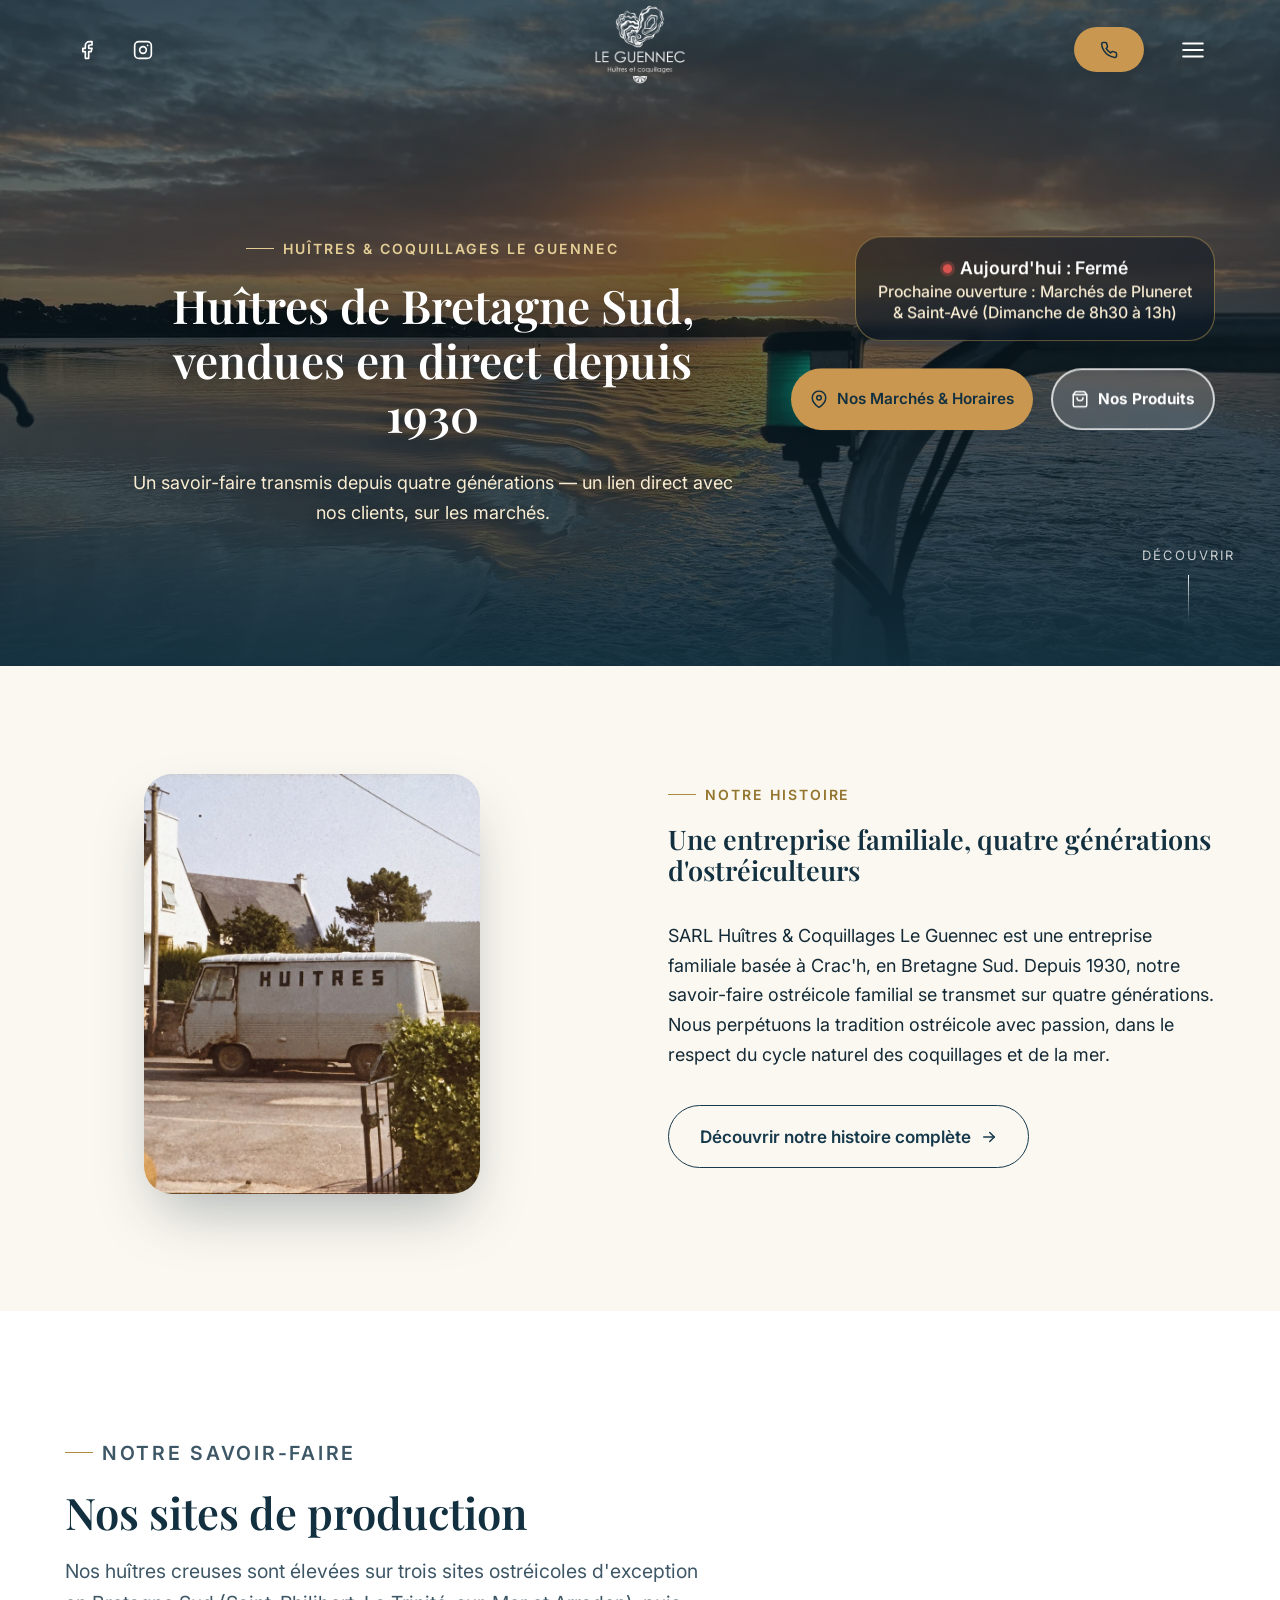
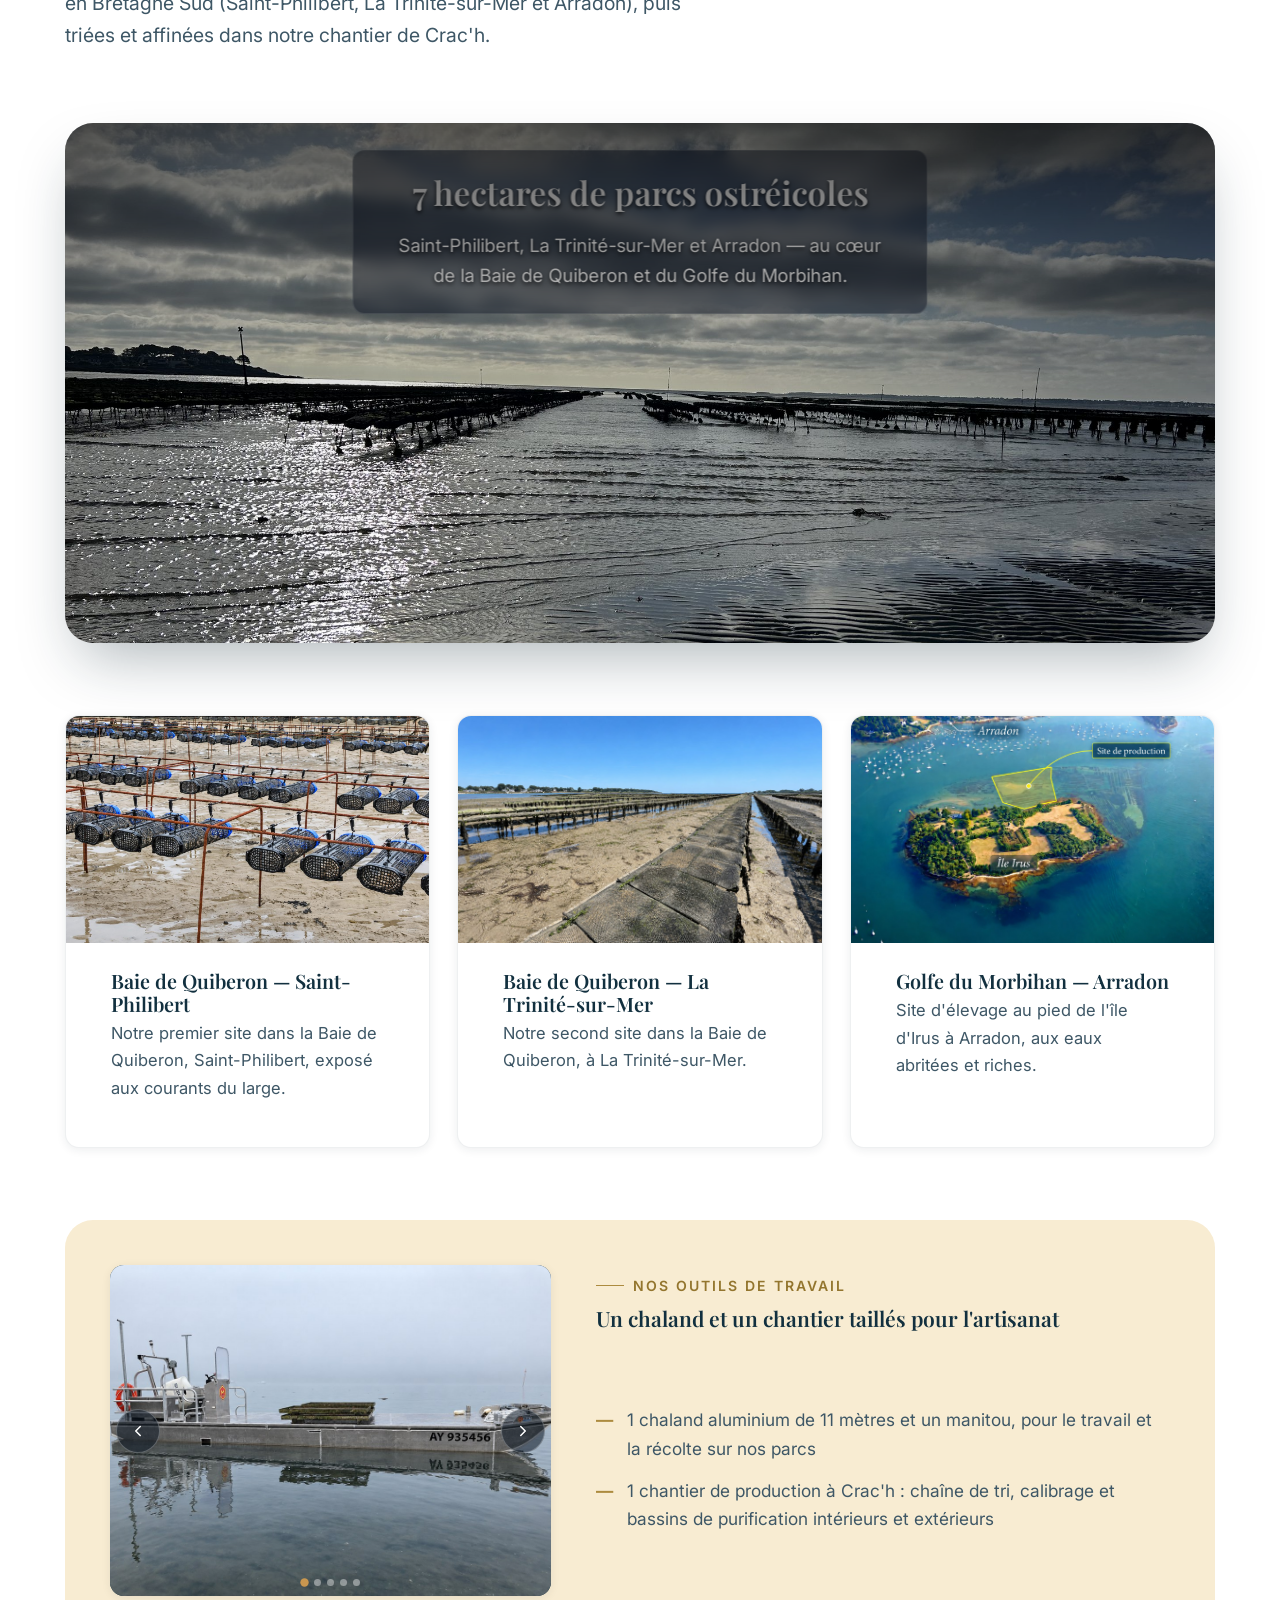
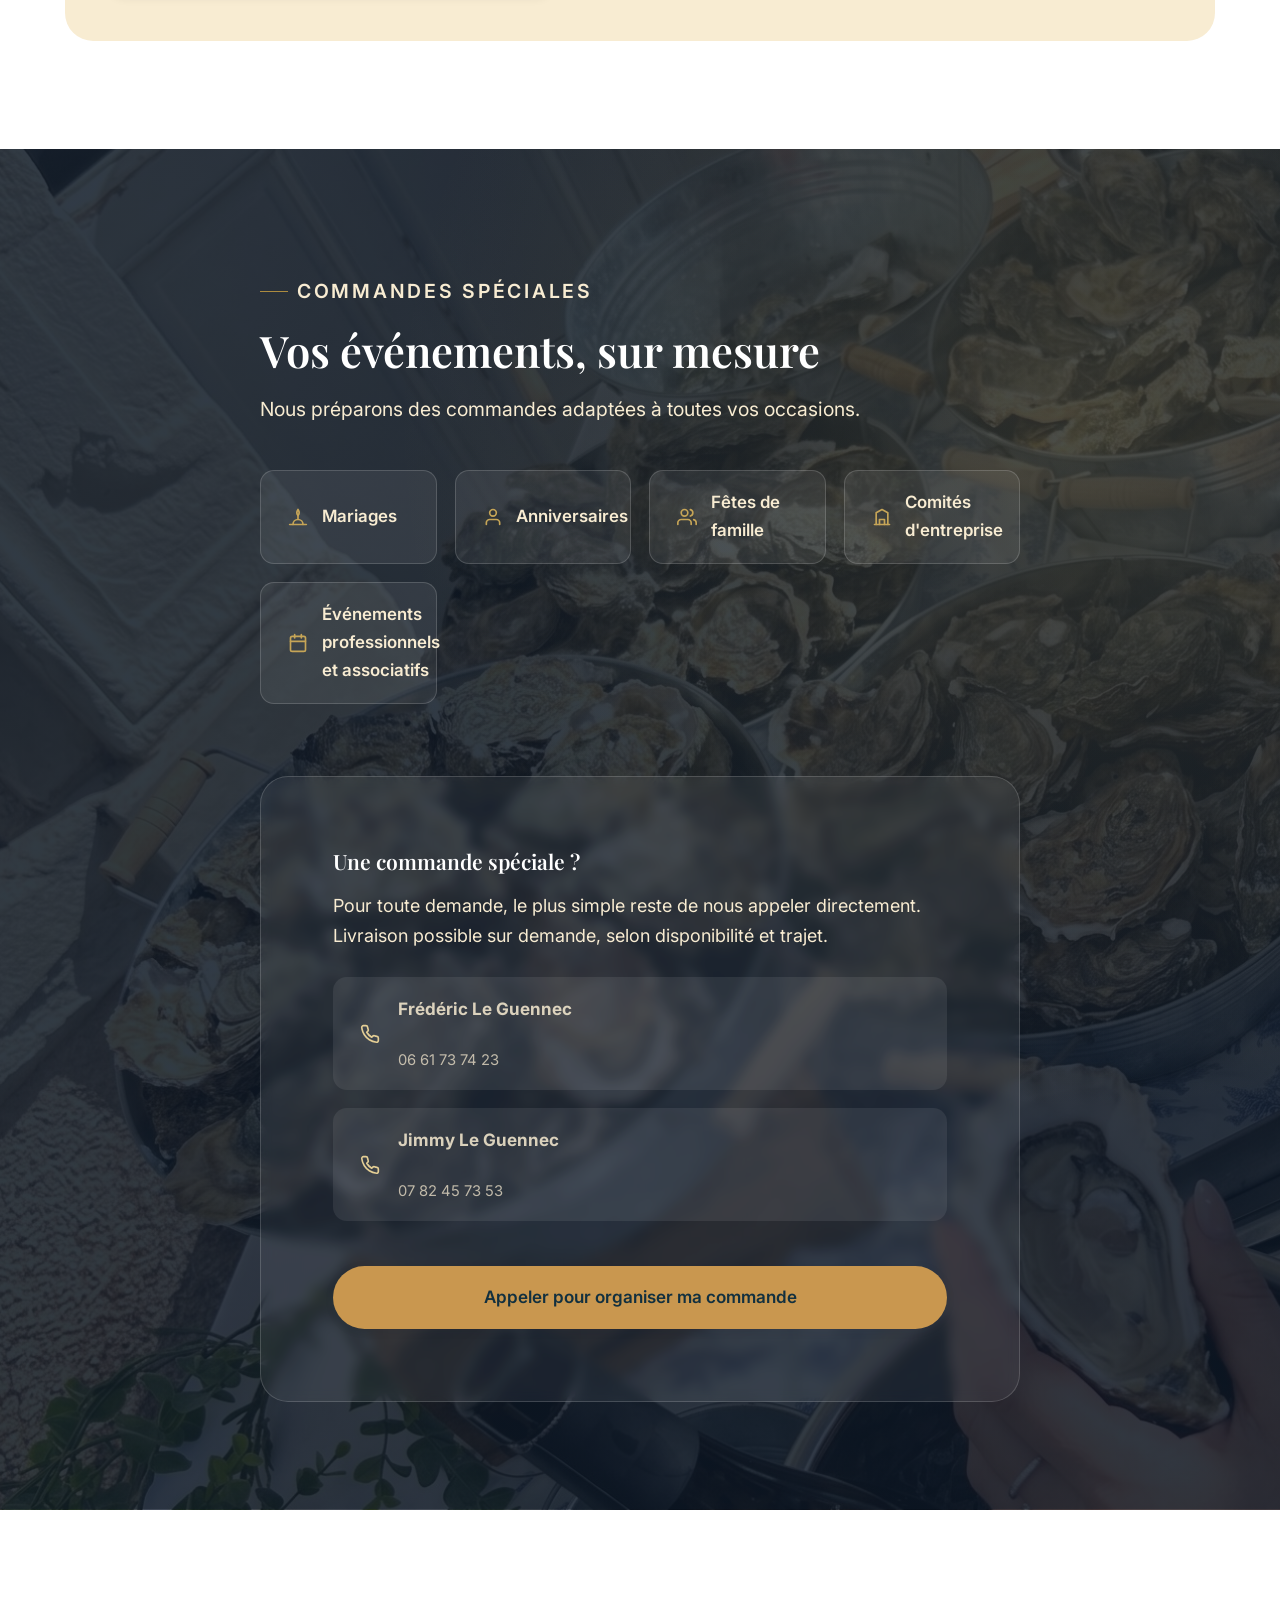
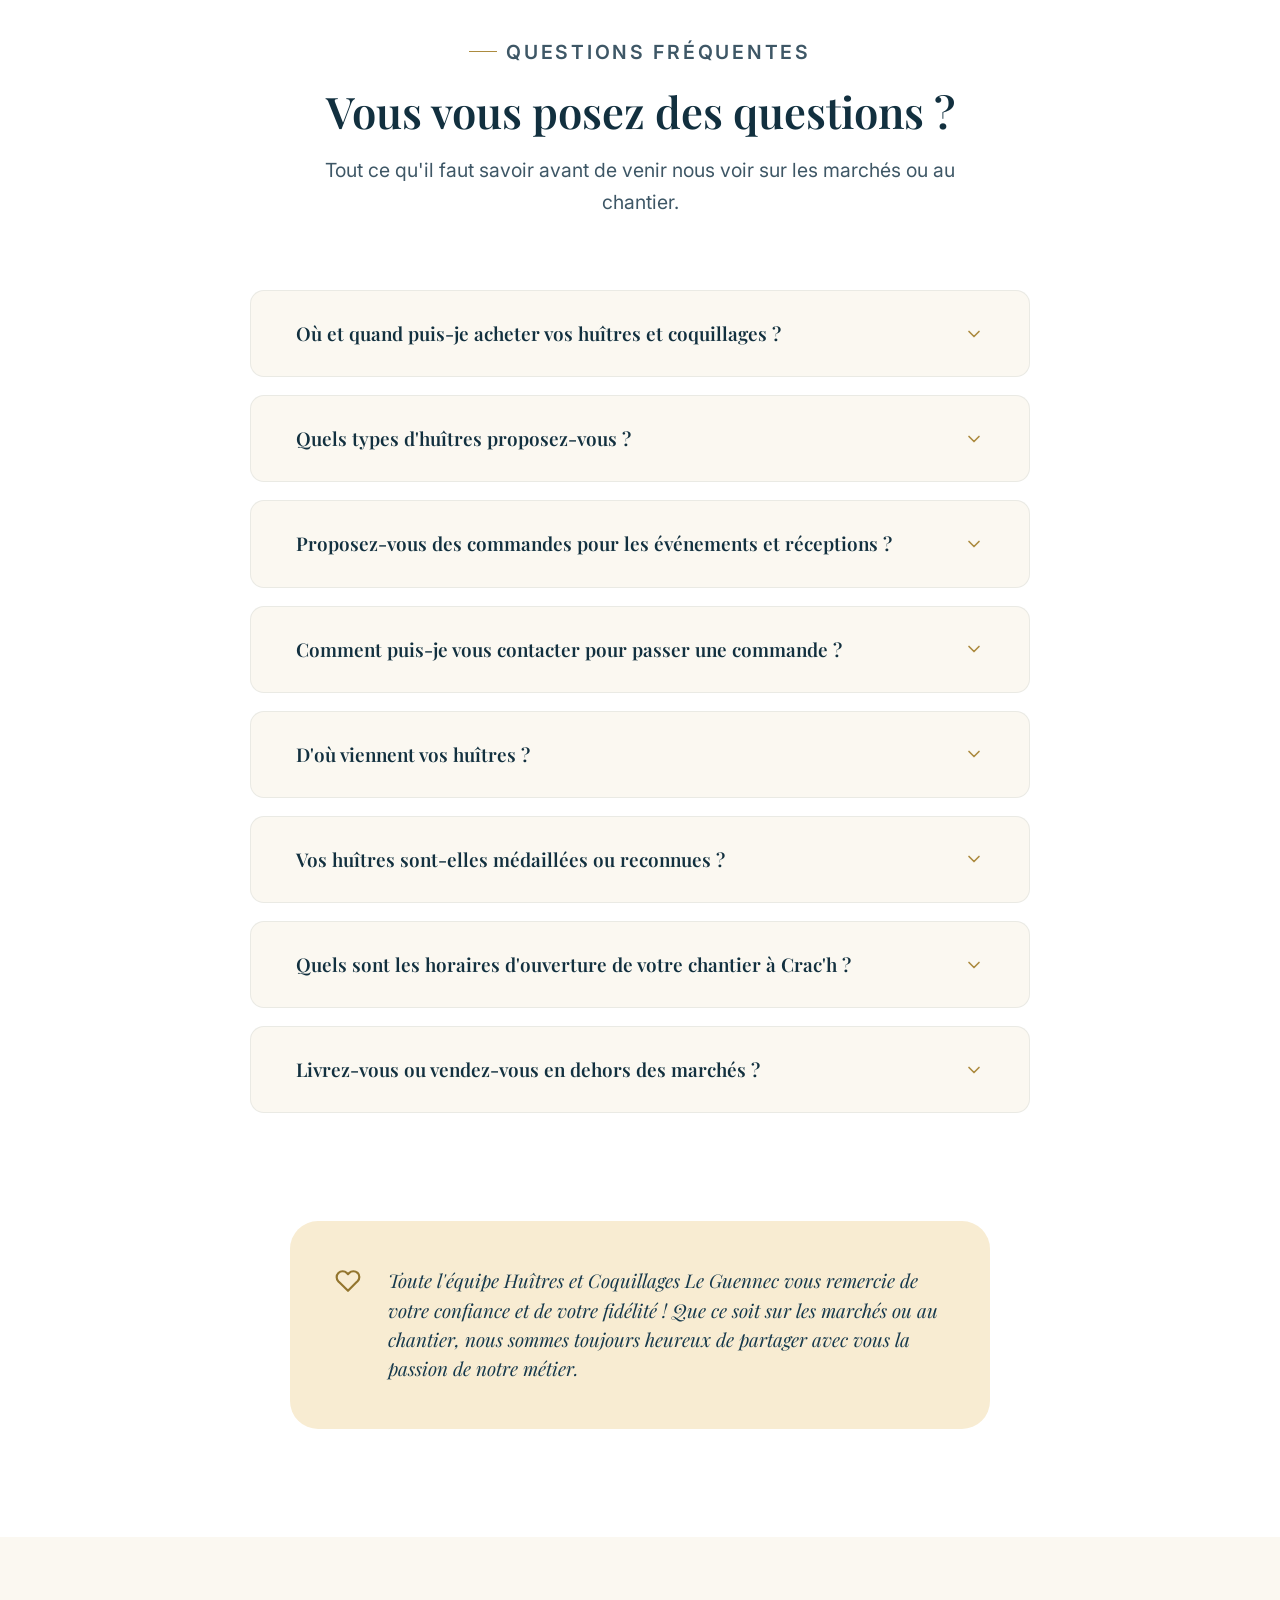
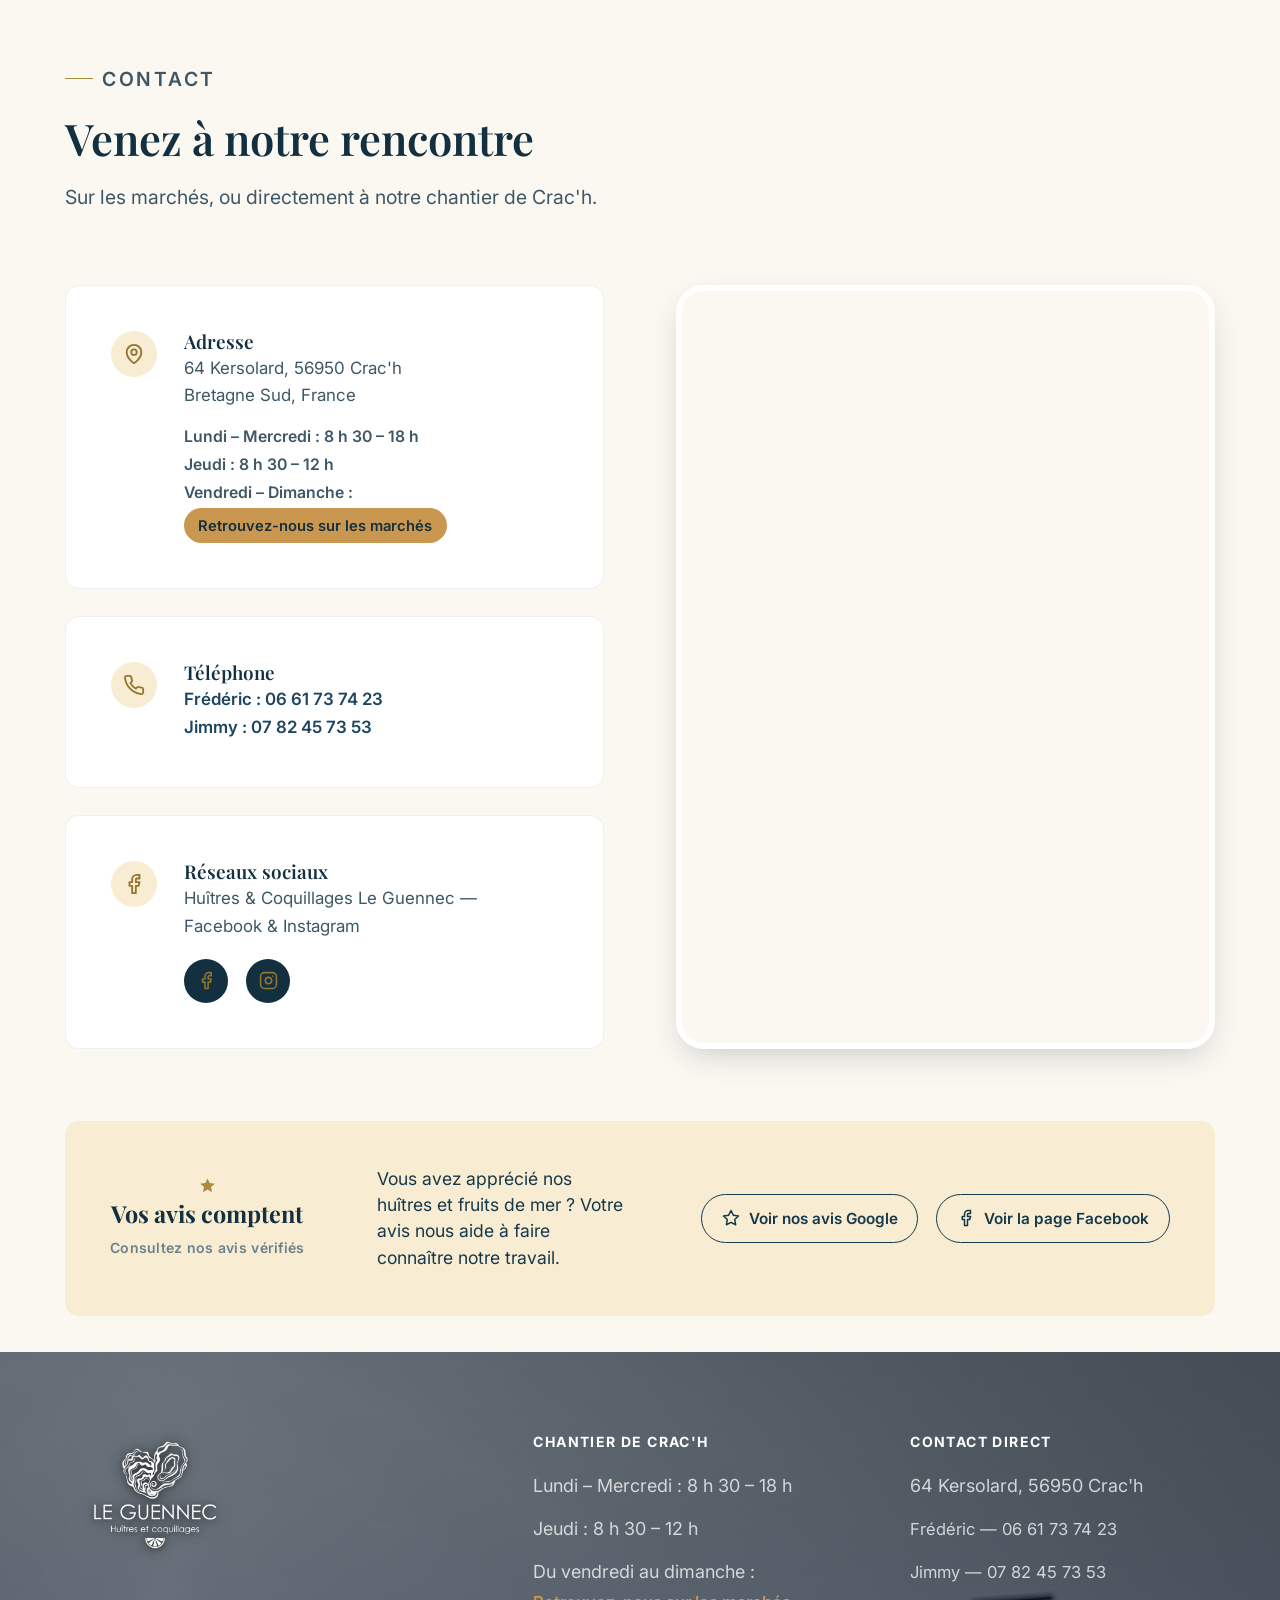
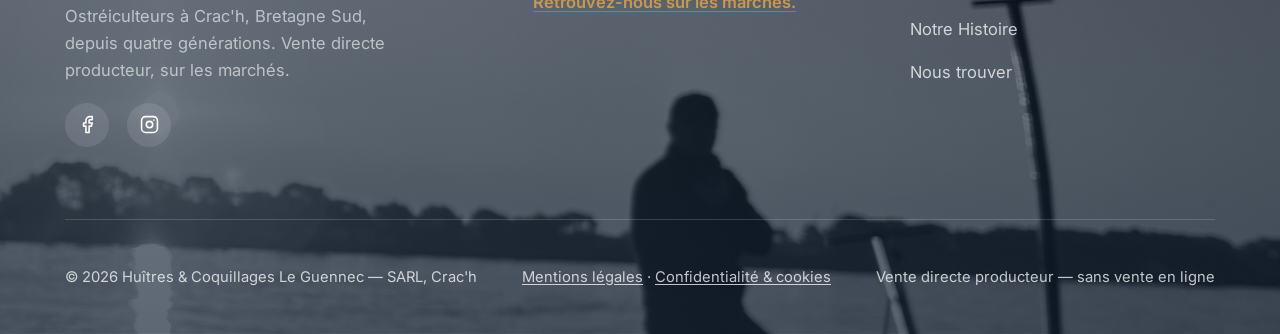
==== commit 074b1f29: "Hero desktop : descend legerement les deux colonnes (moins collees au menu), CSS v=194 Co-Authored-B" ====
--- a/index.html
+++ b/index.html
@@ -22,7 +22,7 @@
 <link rel="preconnect" href="https://fonts.gstatic.com" crossorigin>
 <link href="https://fonts.googleapis.com/css2?family=Playfair+Display:wght@500;600;700&family=Dancing+Script:wght@600;700&family=Inter:wght@400;500;600;700&display=swap" rel="stylesheet">
 <link rel="stylesheet" href="https://unpkg.com/leaflet@1.9.4/dist/leaflet.css" integrity="sha256-p4NxAoJBhIIN+hmNHrzRCf9tD/miZyoHS5obTRR9BMY=" crossorigin="">
-<link rel="stylesheet" href="css/style.css?v=193">
+<link rel="stylesheet" href="css/style.css?v=194">
 <script type="application/ld+json">
 {
   "@context": "https://schema.org",
--- a/css/style.css
+++ b/css/style.css
@@ -2991,5 +2991,5 @@
 /* Desktop : les deux colonnes du Hero (texte à gauche, statut + boutons à droite) partagent la même ligne médiane */
 @media (min-width: 1180px) {
   .hero { align-items: center; }
-  .hero-inner { padding-block: 7rem; }
-}
+  .hero-inner { padding-block: 9.5rem 4.5rem; }
+}
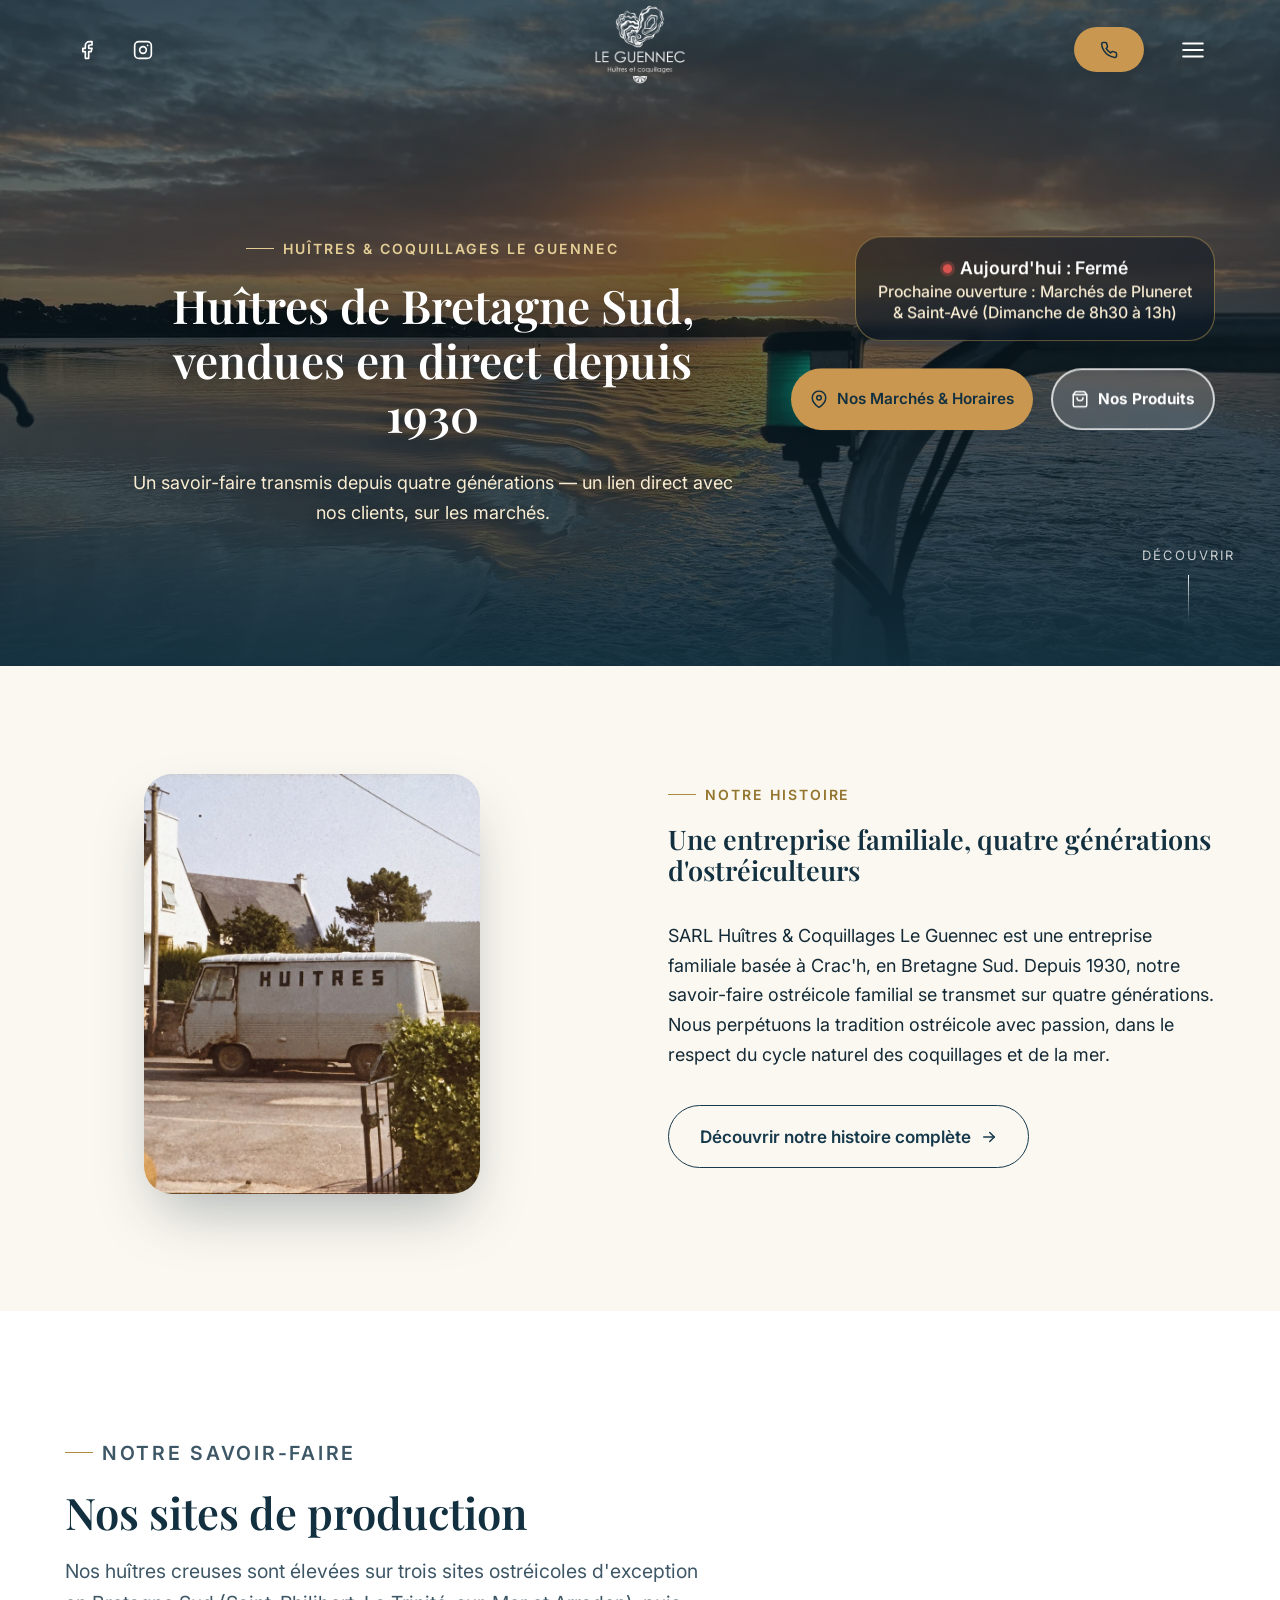
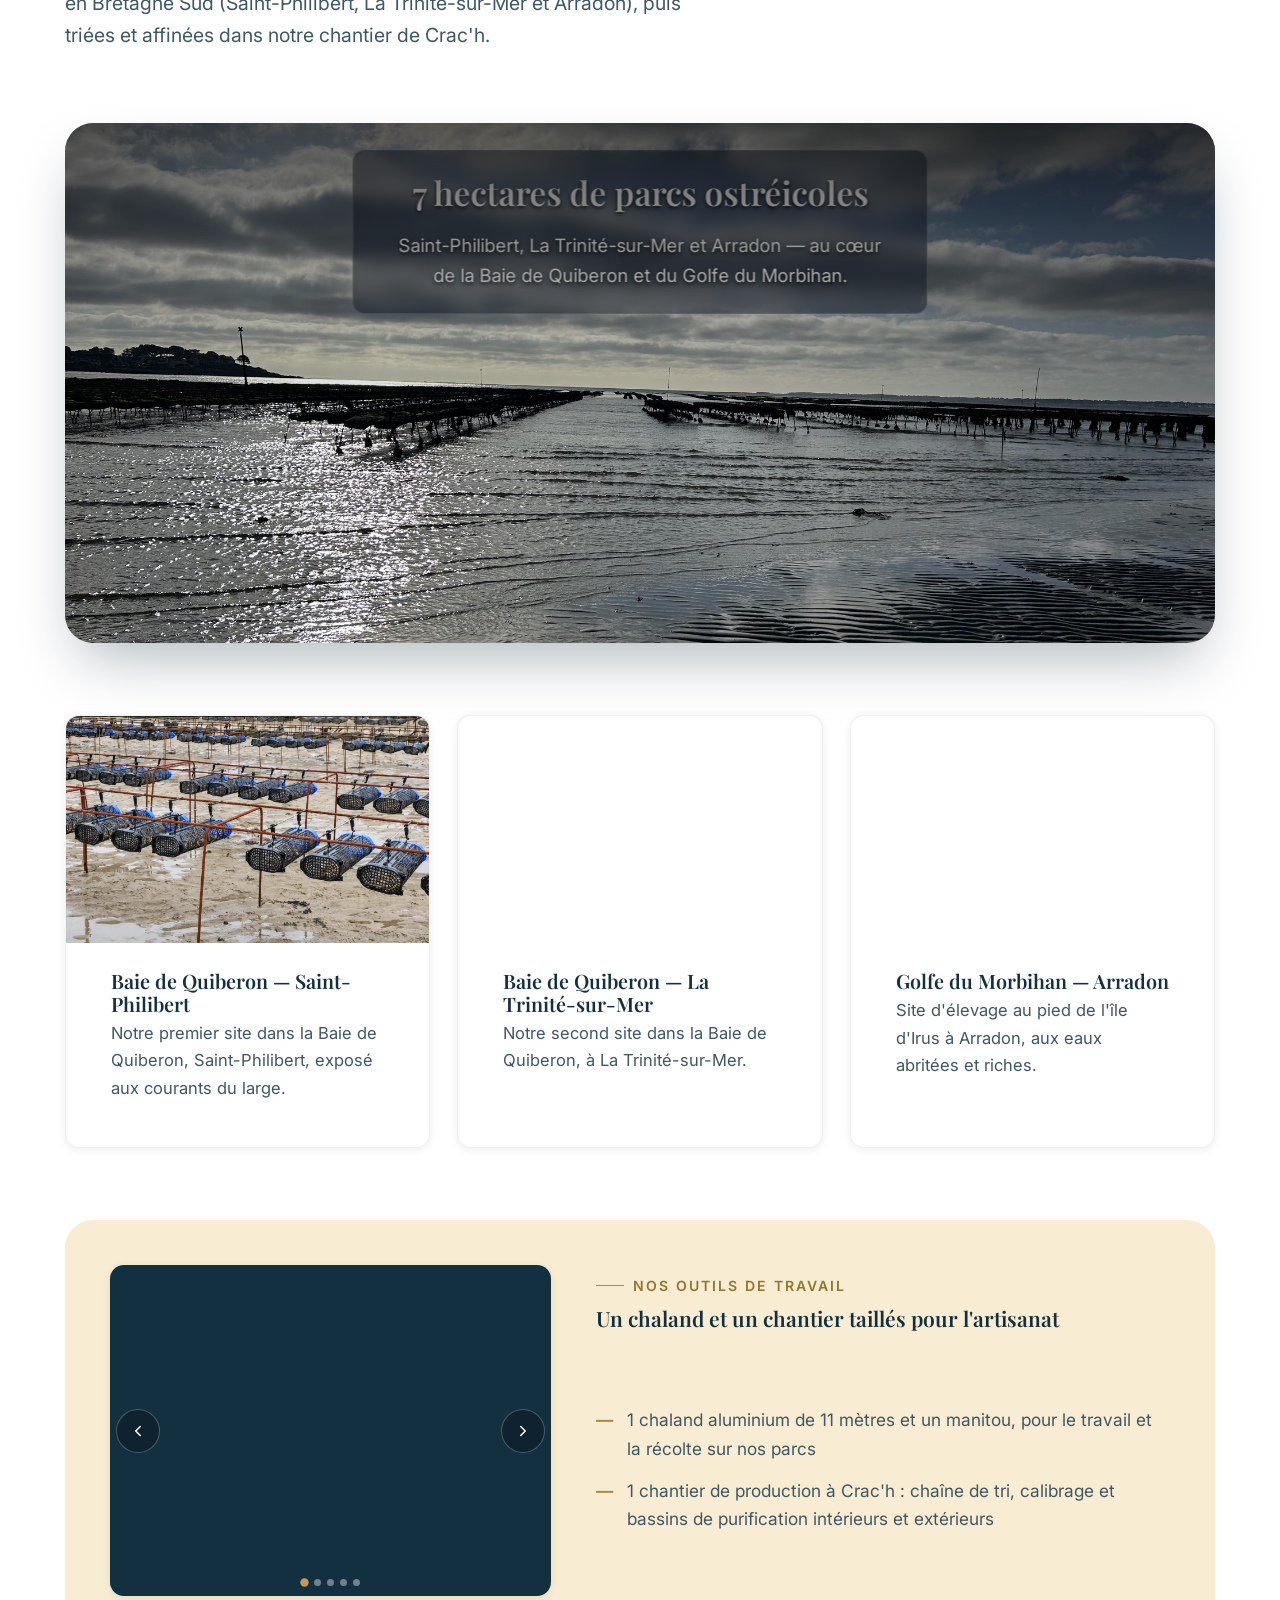
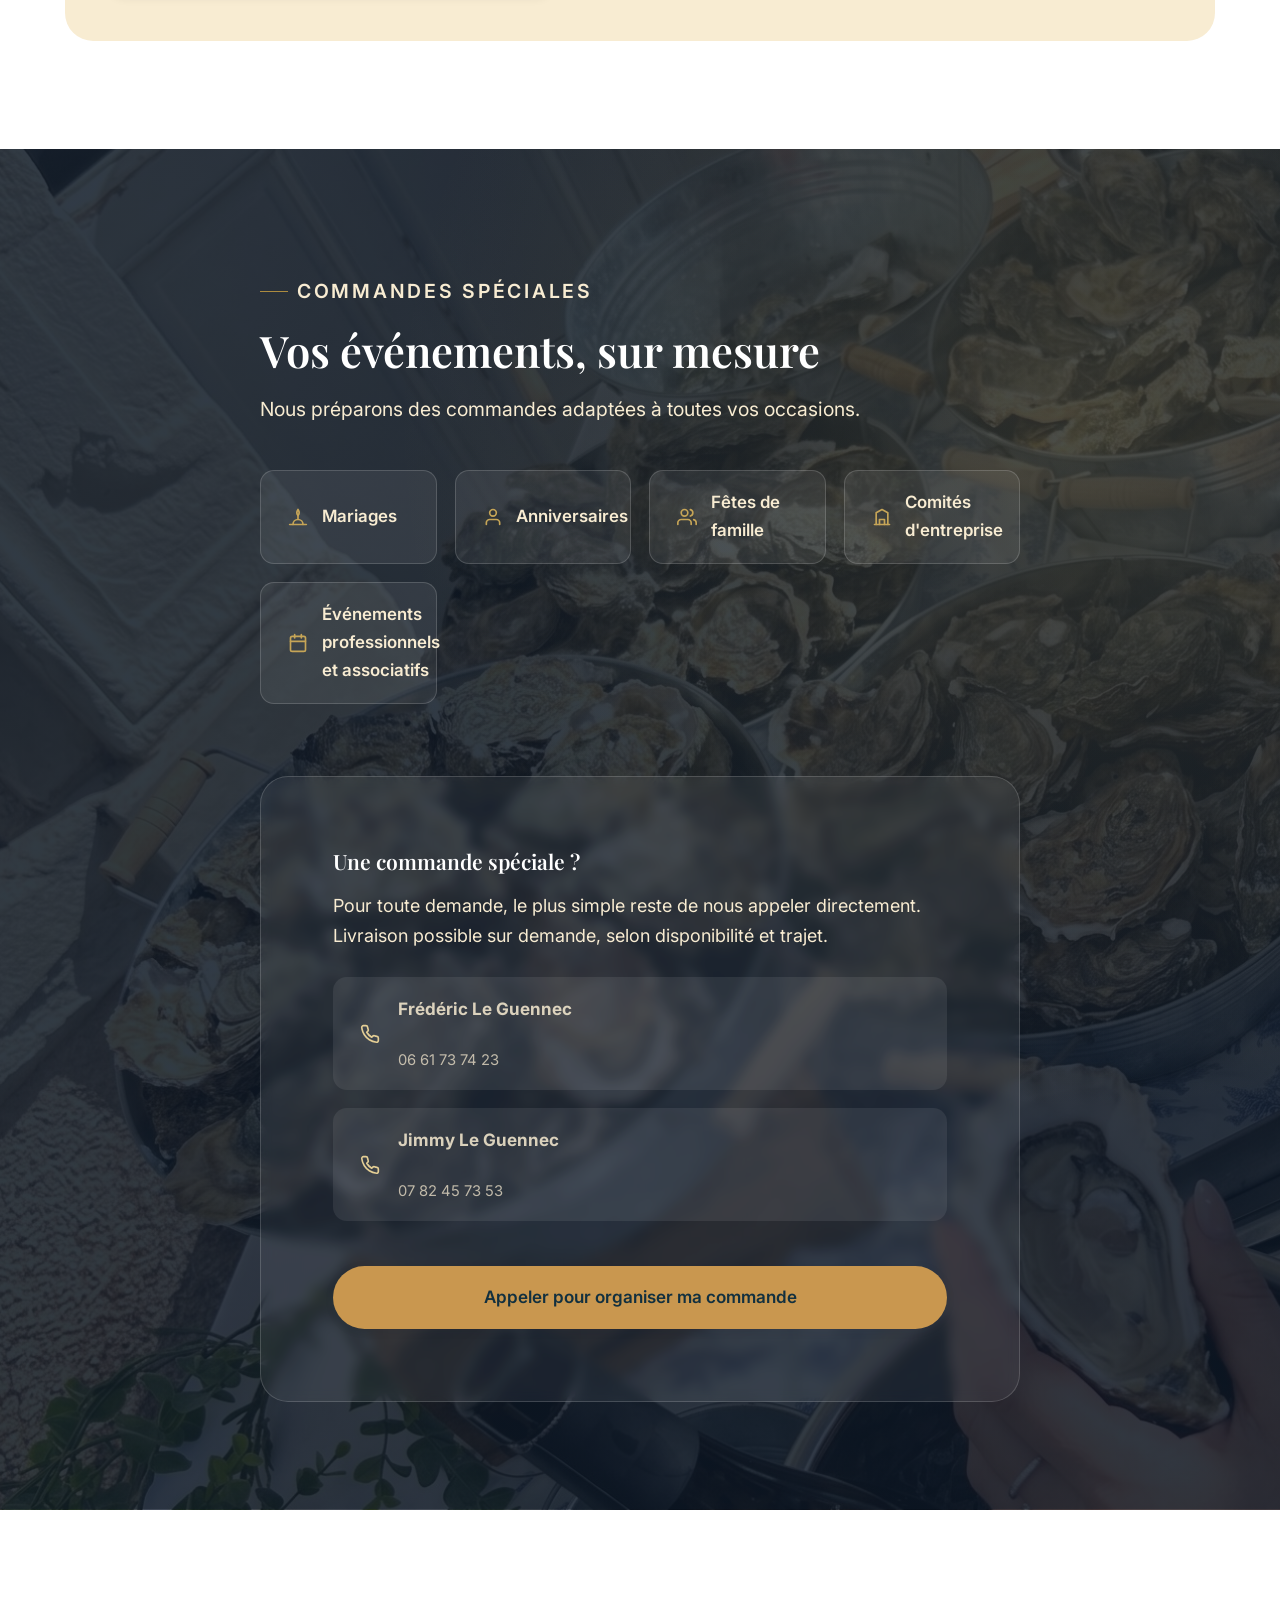
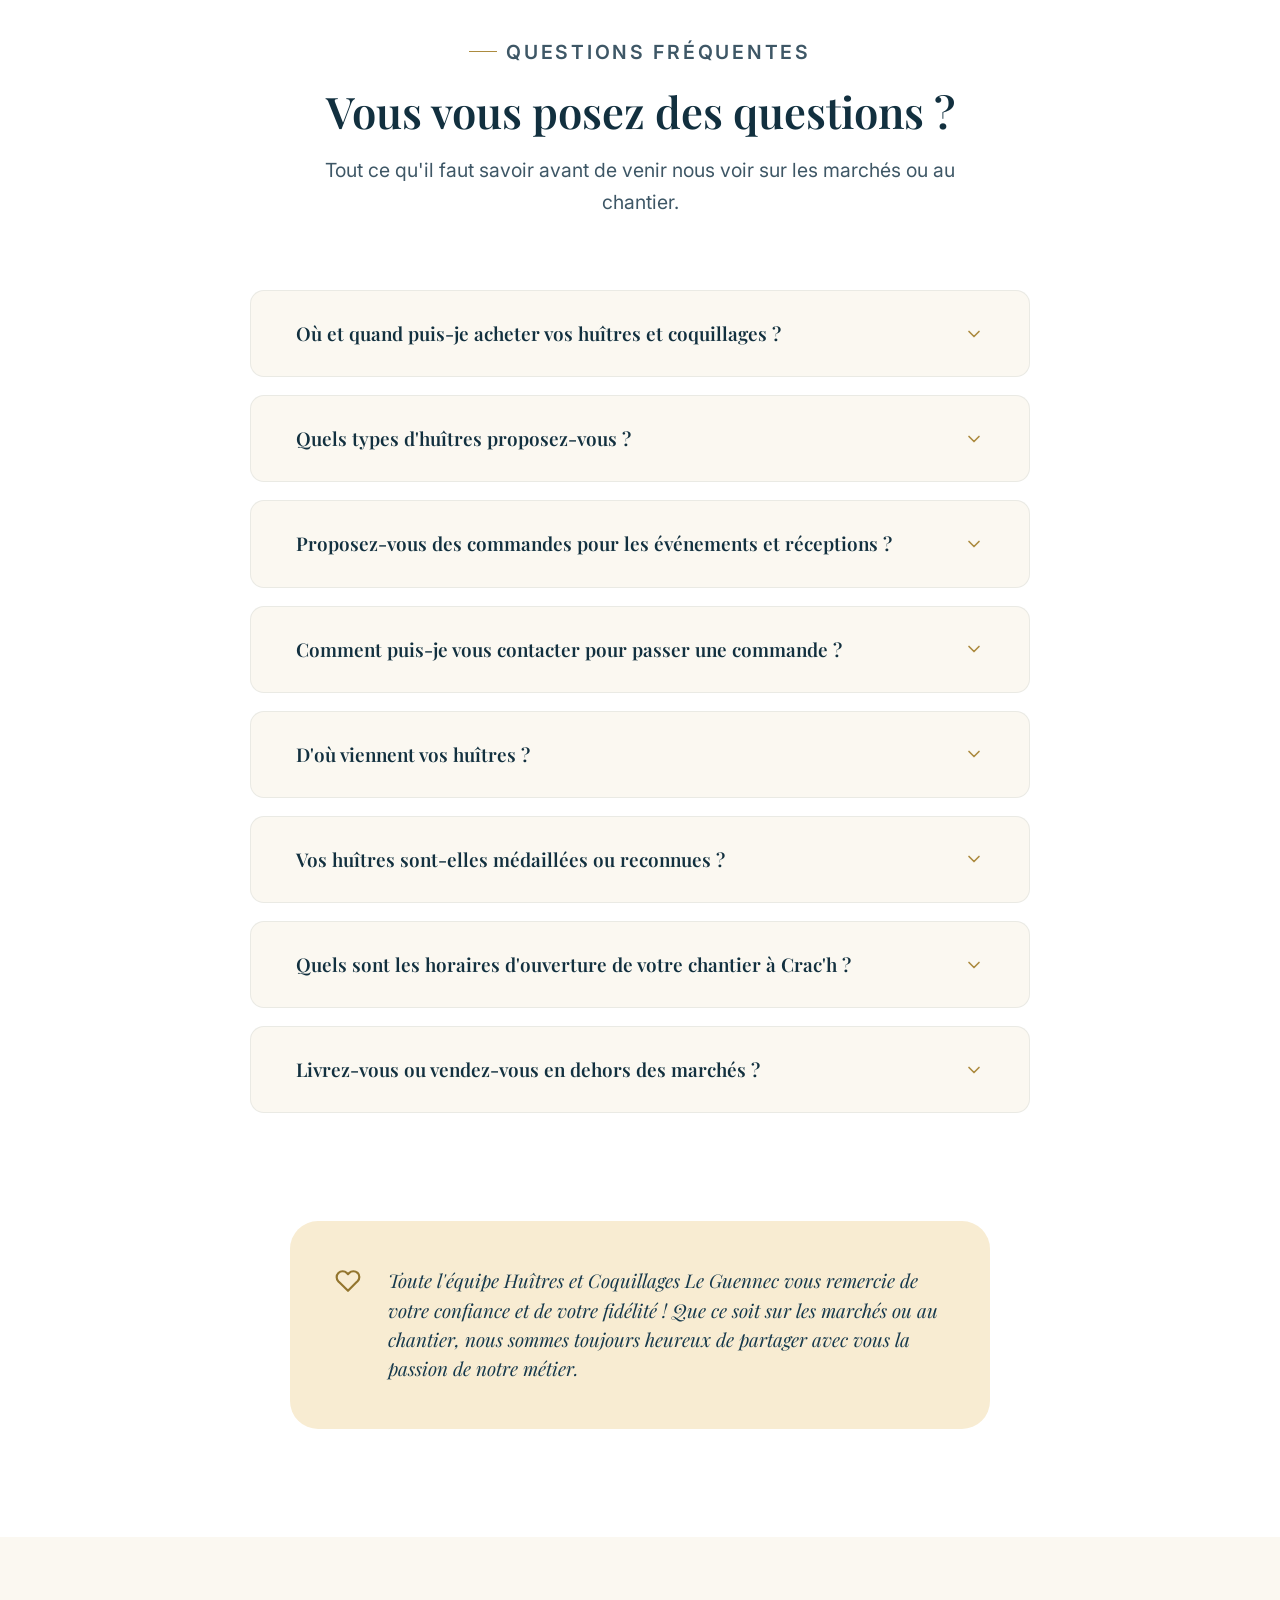
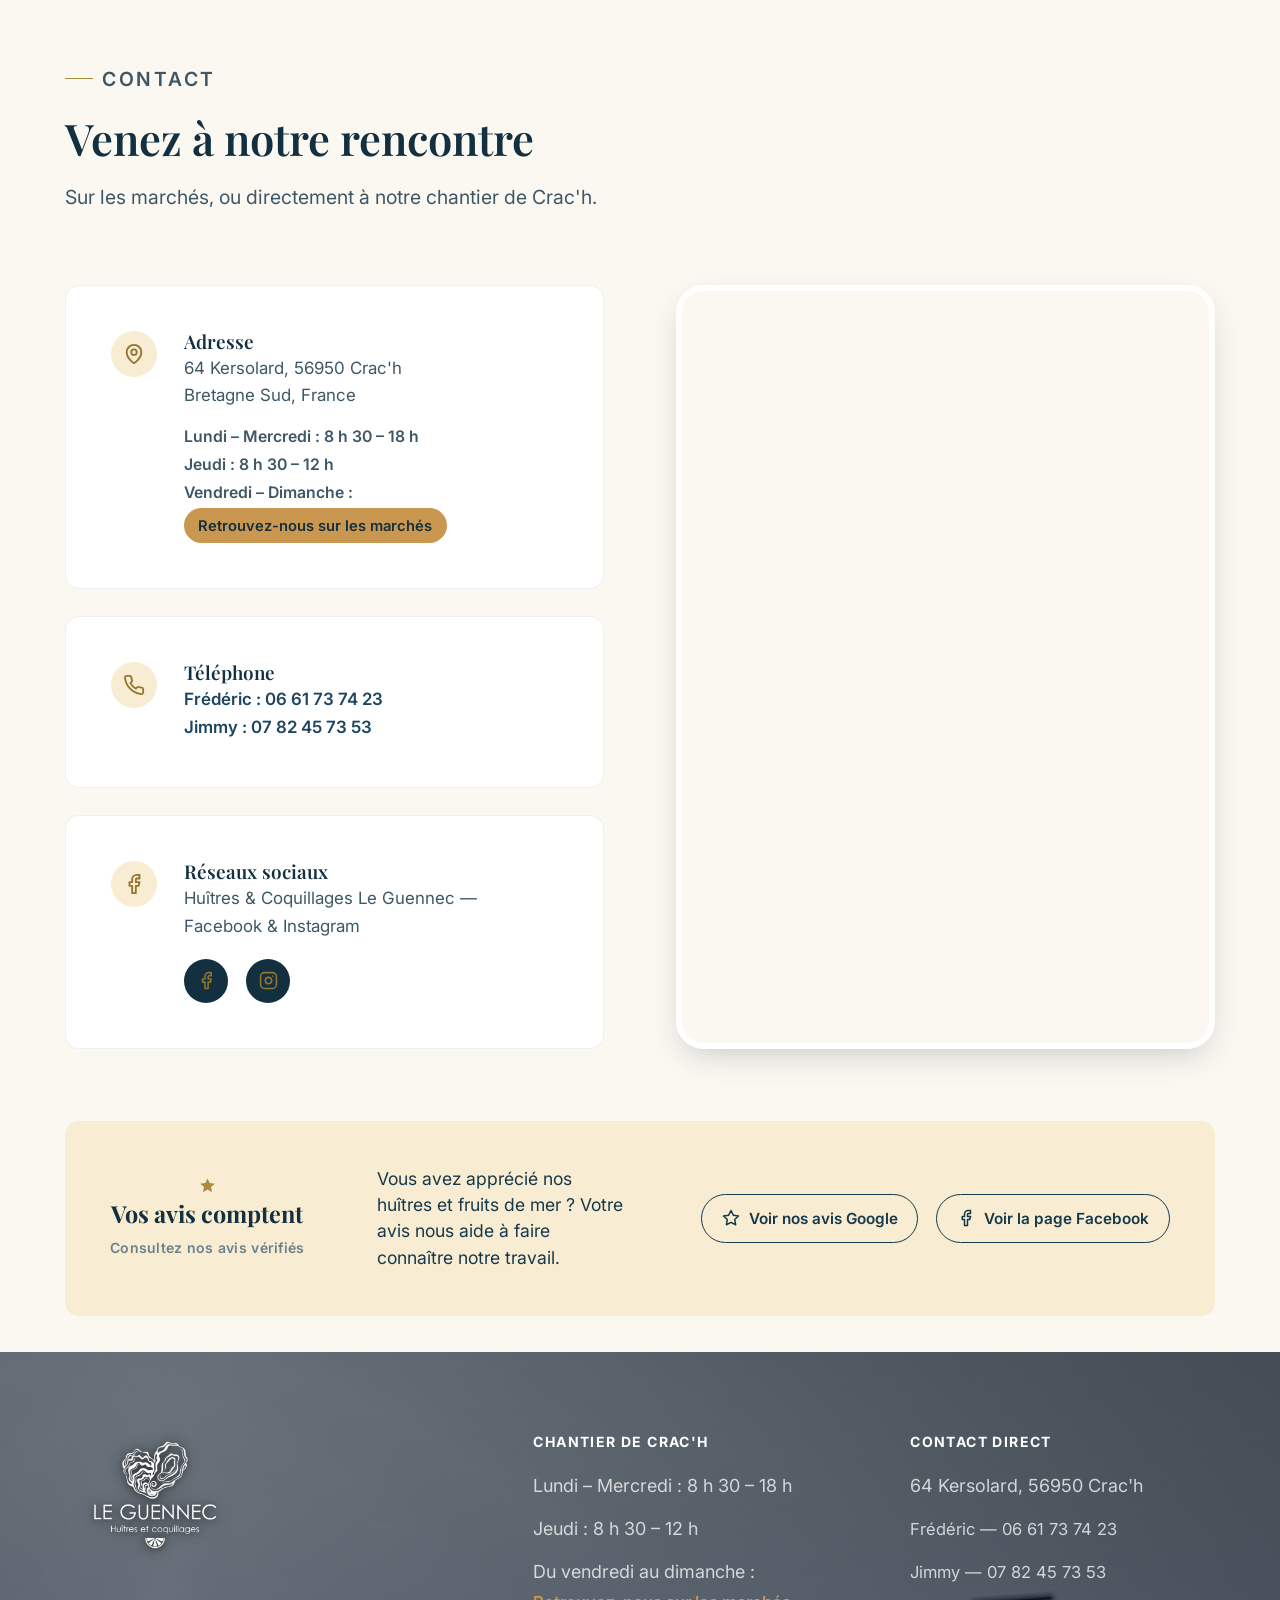
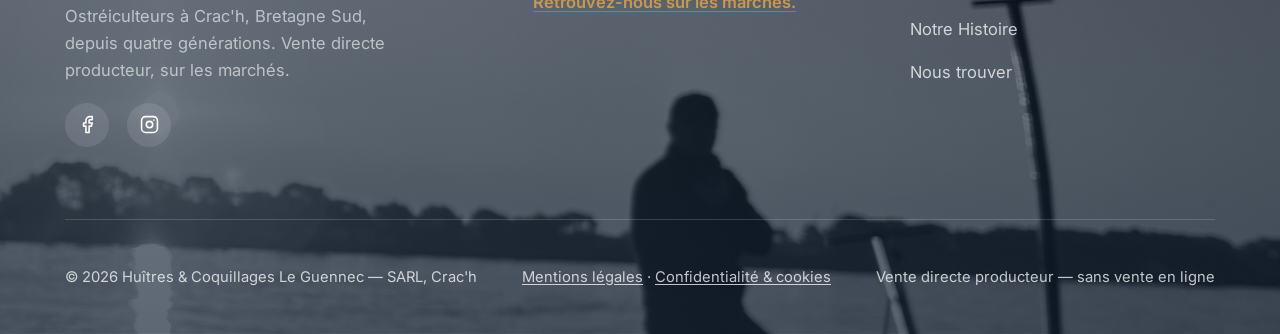
==== commit f346e358: "FAQ : palmares complet des medailles (La Fine avec medailles de Bronze) Co-Authored-By: Claude Sonne" ====
--- a/index.html
+++ b/index.html
@@ -395,8 +395,8 @@
             <svg class="faq-chevron" viewBox="0 0 24 24" fill="none" stroke="currentColor" stroke-width="2" stroke-linecap="round" stroke-linejoin="round"><path d="M6 9l6 6 6-6"/></svg>
           </summary>
           <div class="faq-answer">
-            <p>Absolument ! Nos cuvées sont régulièrement récompensées au Concours Général Agricole de Paris :<br>
-            • La Fine : Médaille d'Or en 2018, 2019 et 2020.<br>
+            <p>Absolument ! Nos huîtres sont régulièrement récompensées au Concours Général Agricole de Paris :<br>
+            • La Fine : Médaille d'Or en 2018, 2019 et 2020, ainsi que nos médailles de Bronze.<br>
             • La Spéciale : Médaille d'Or en 2008 et 2015, et Médaille d'Argent en 2017 et 2019.</p>
           </div>
         </details>
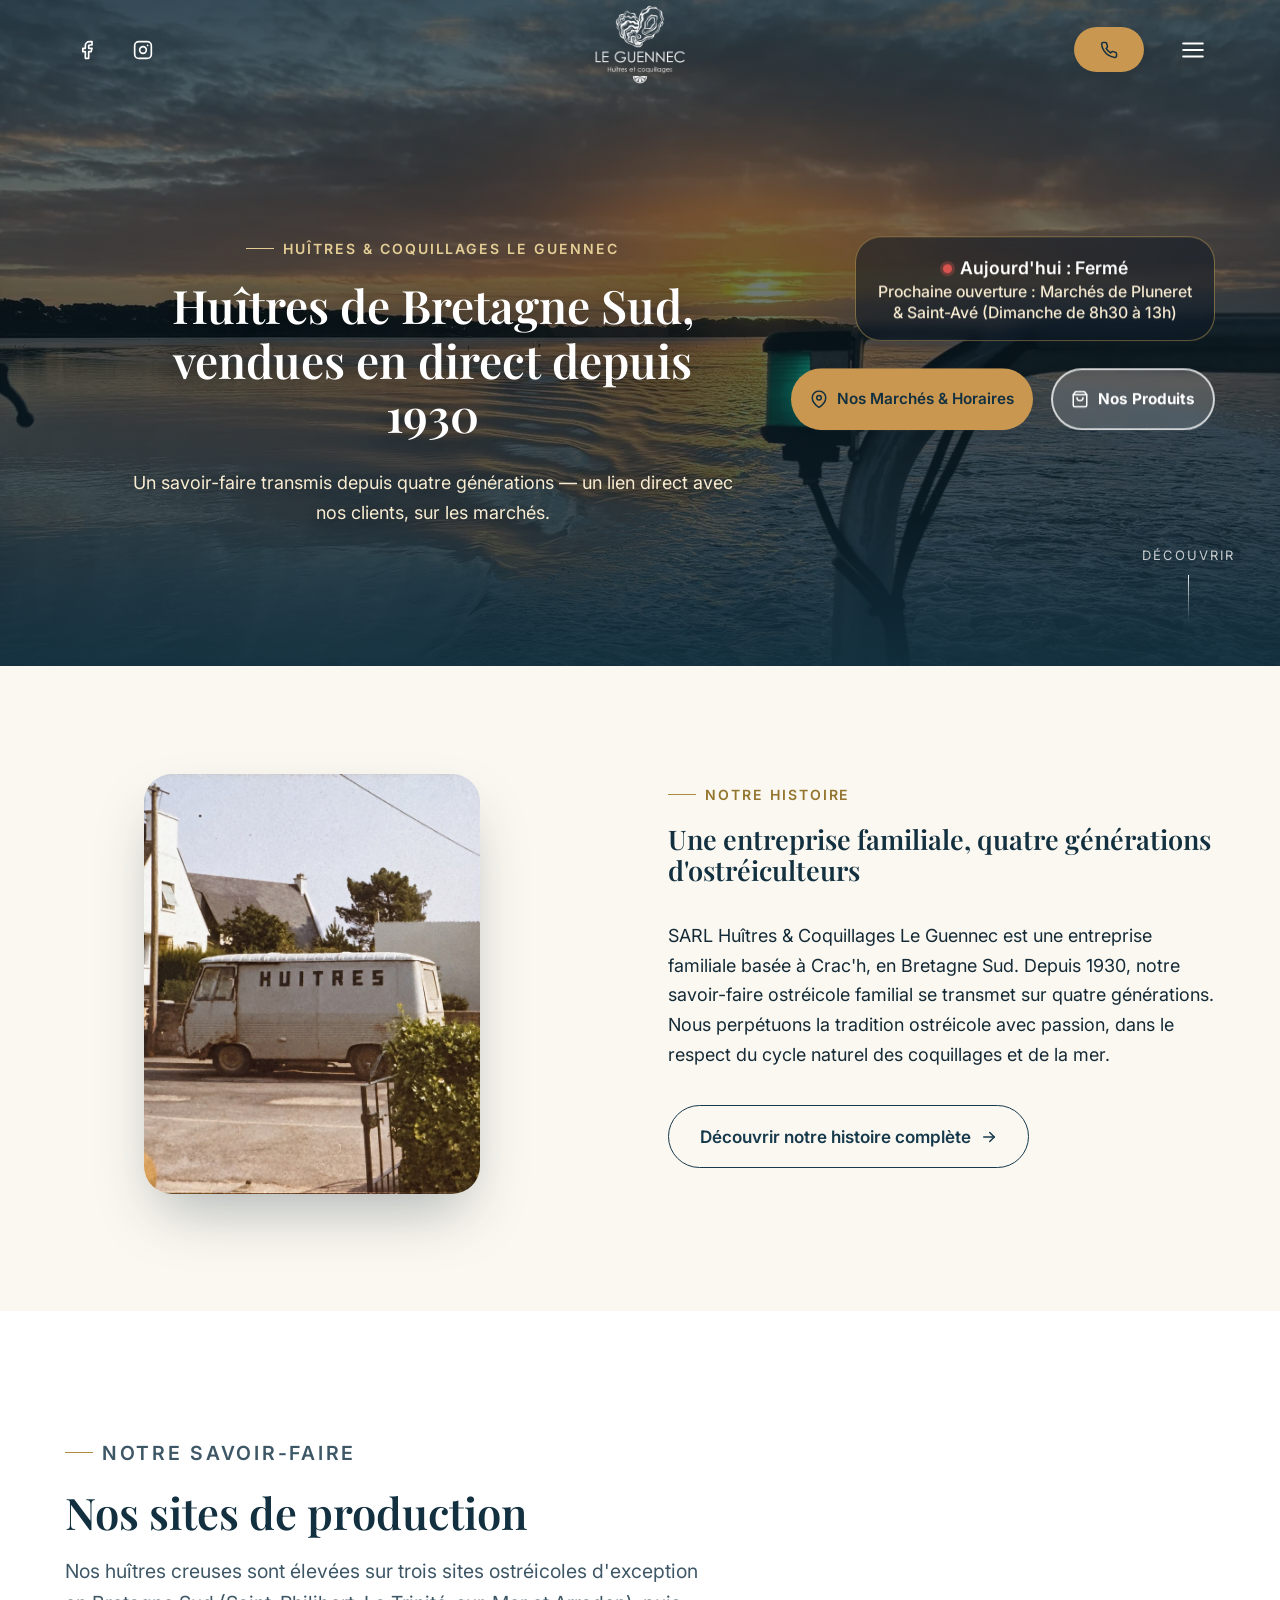
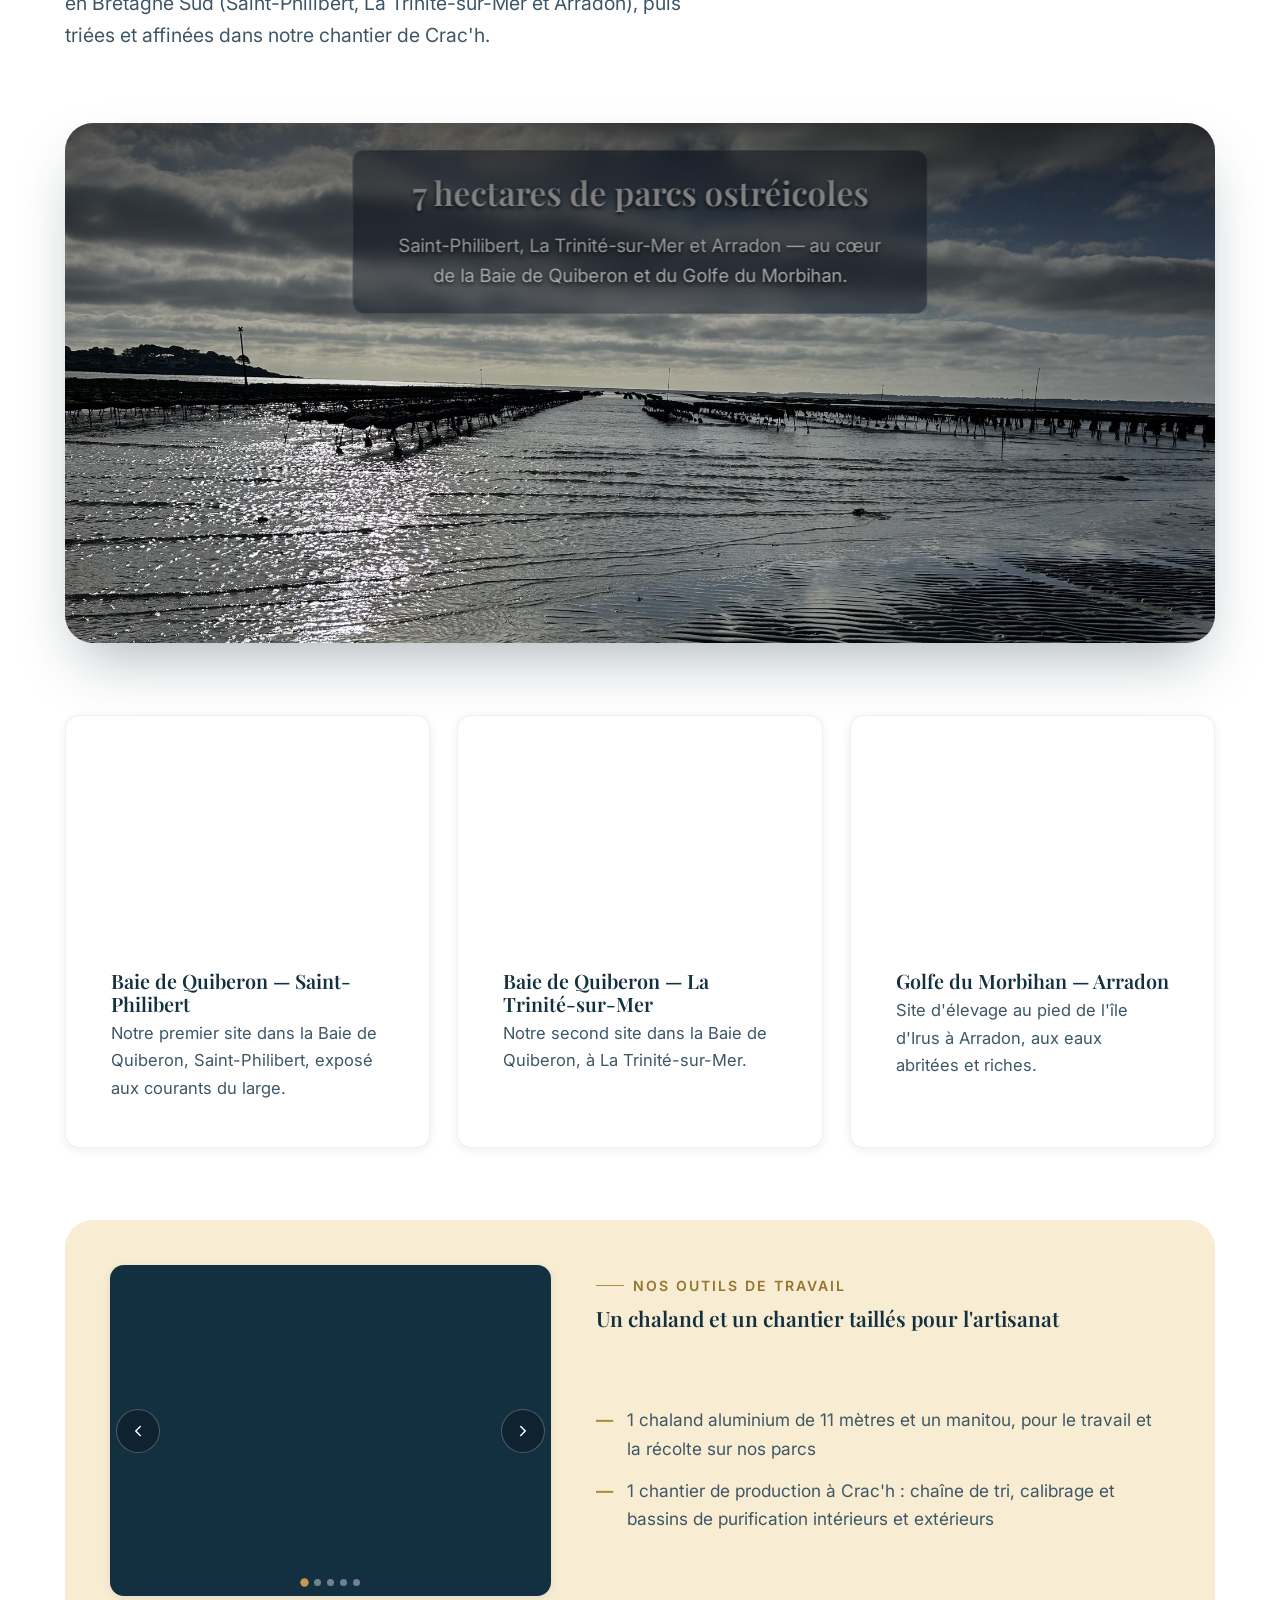
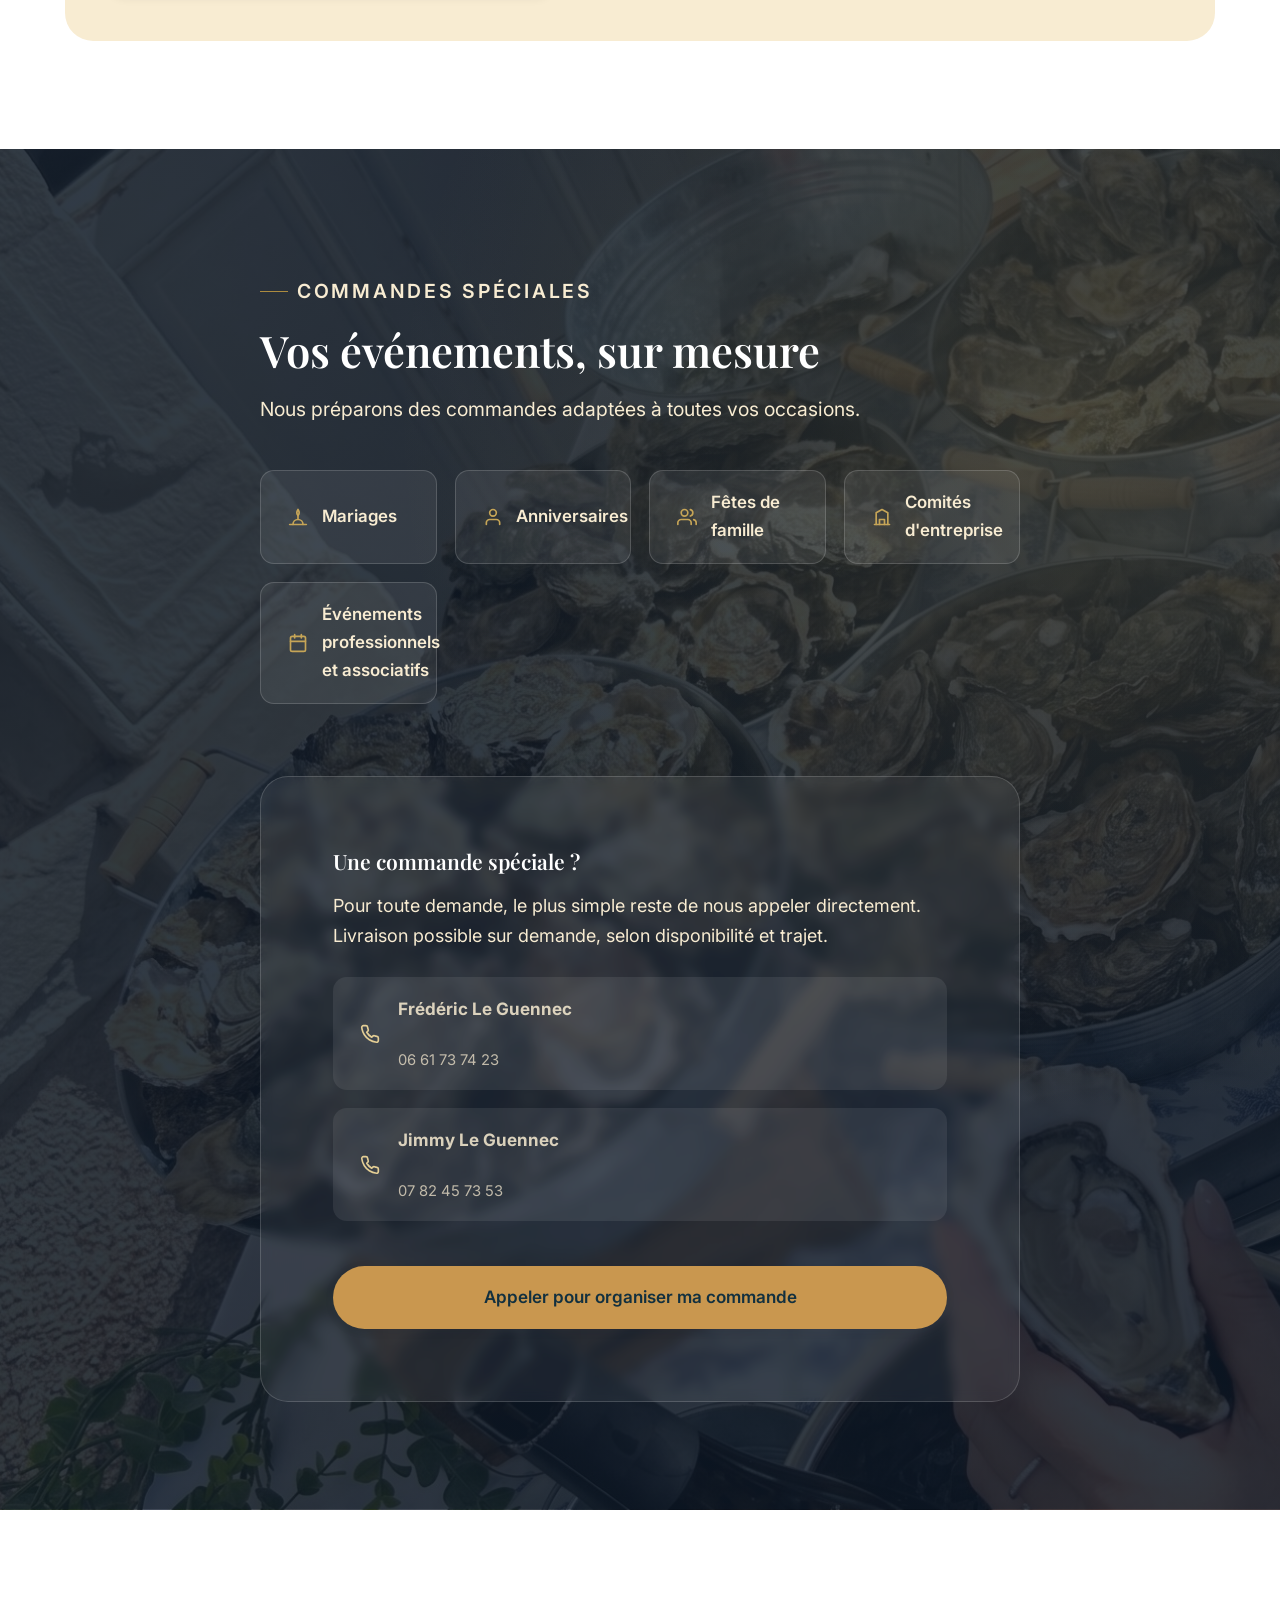
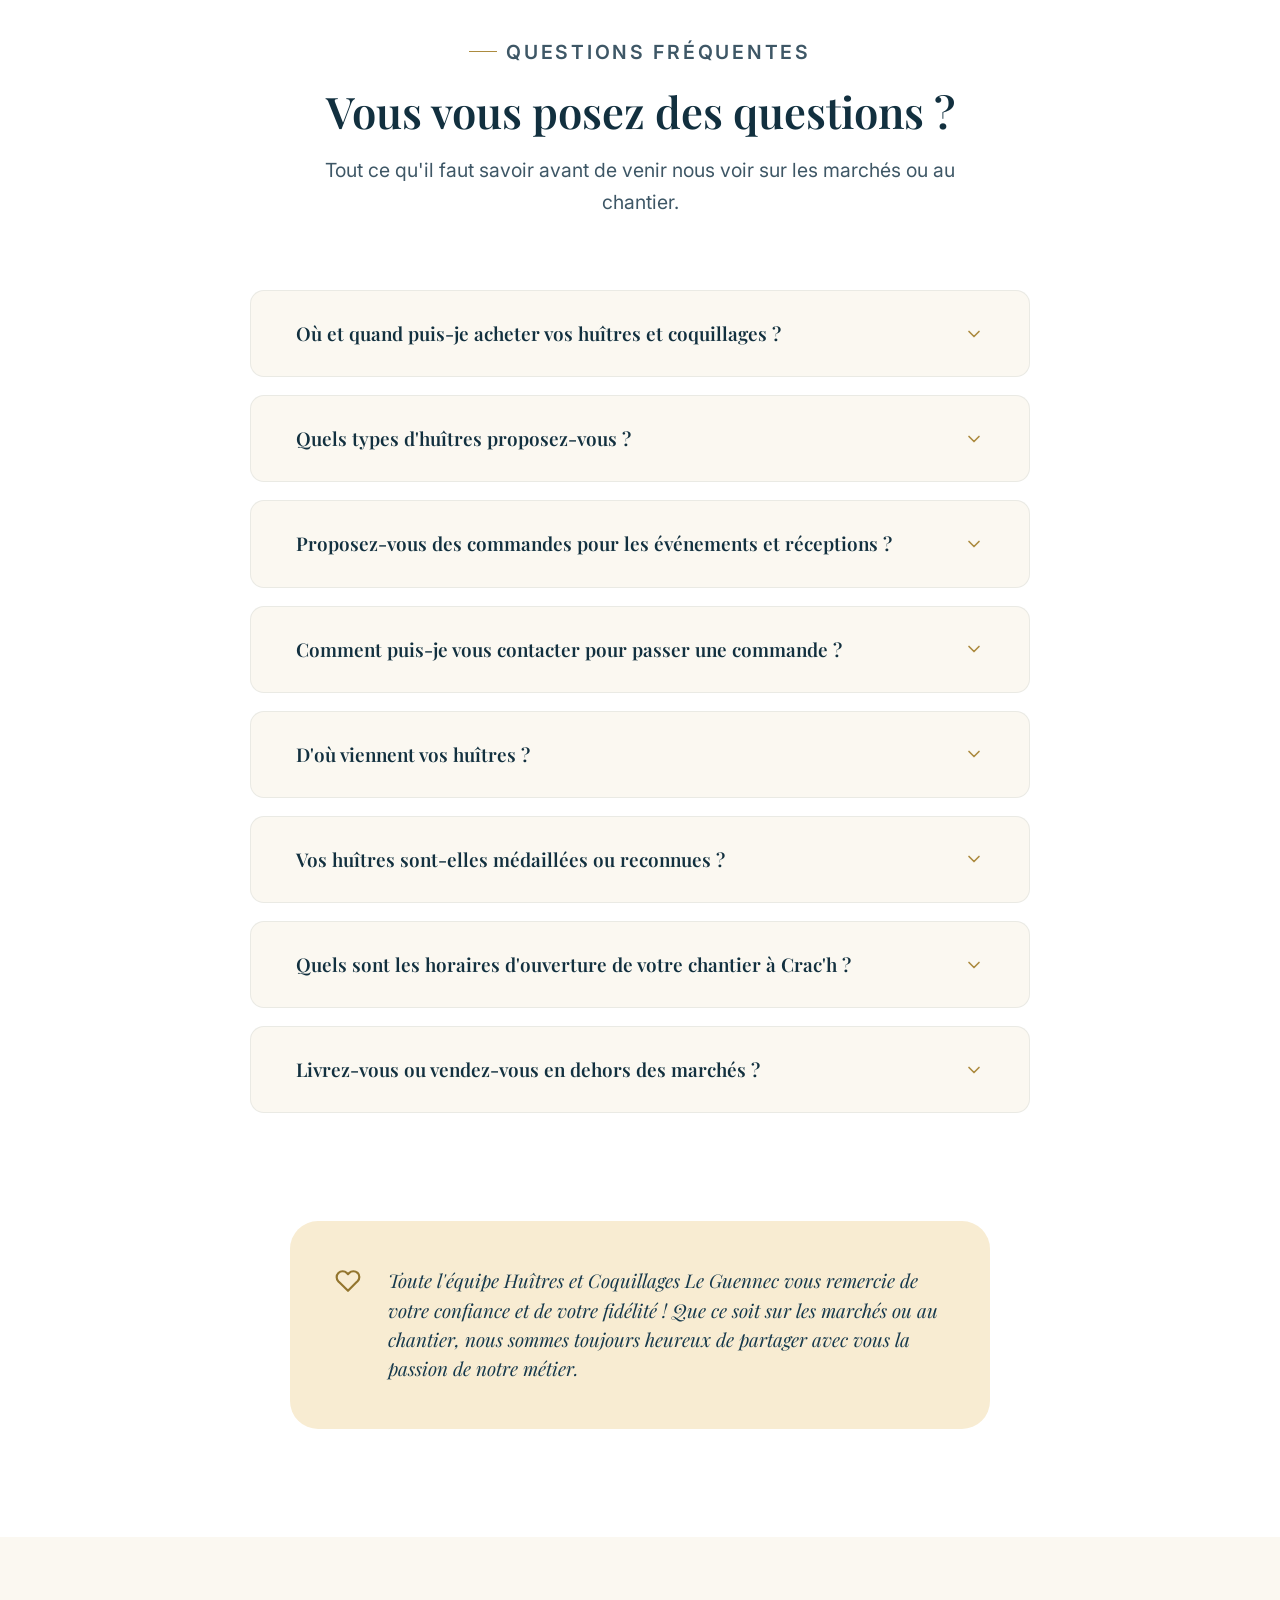
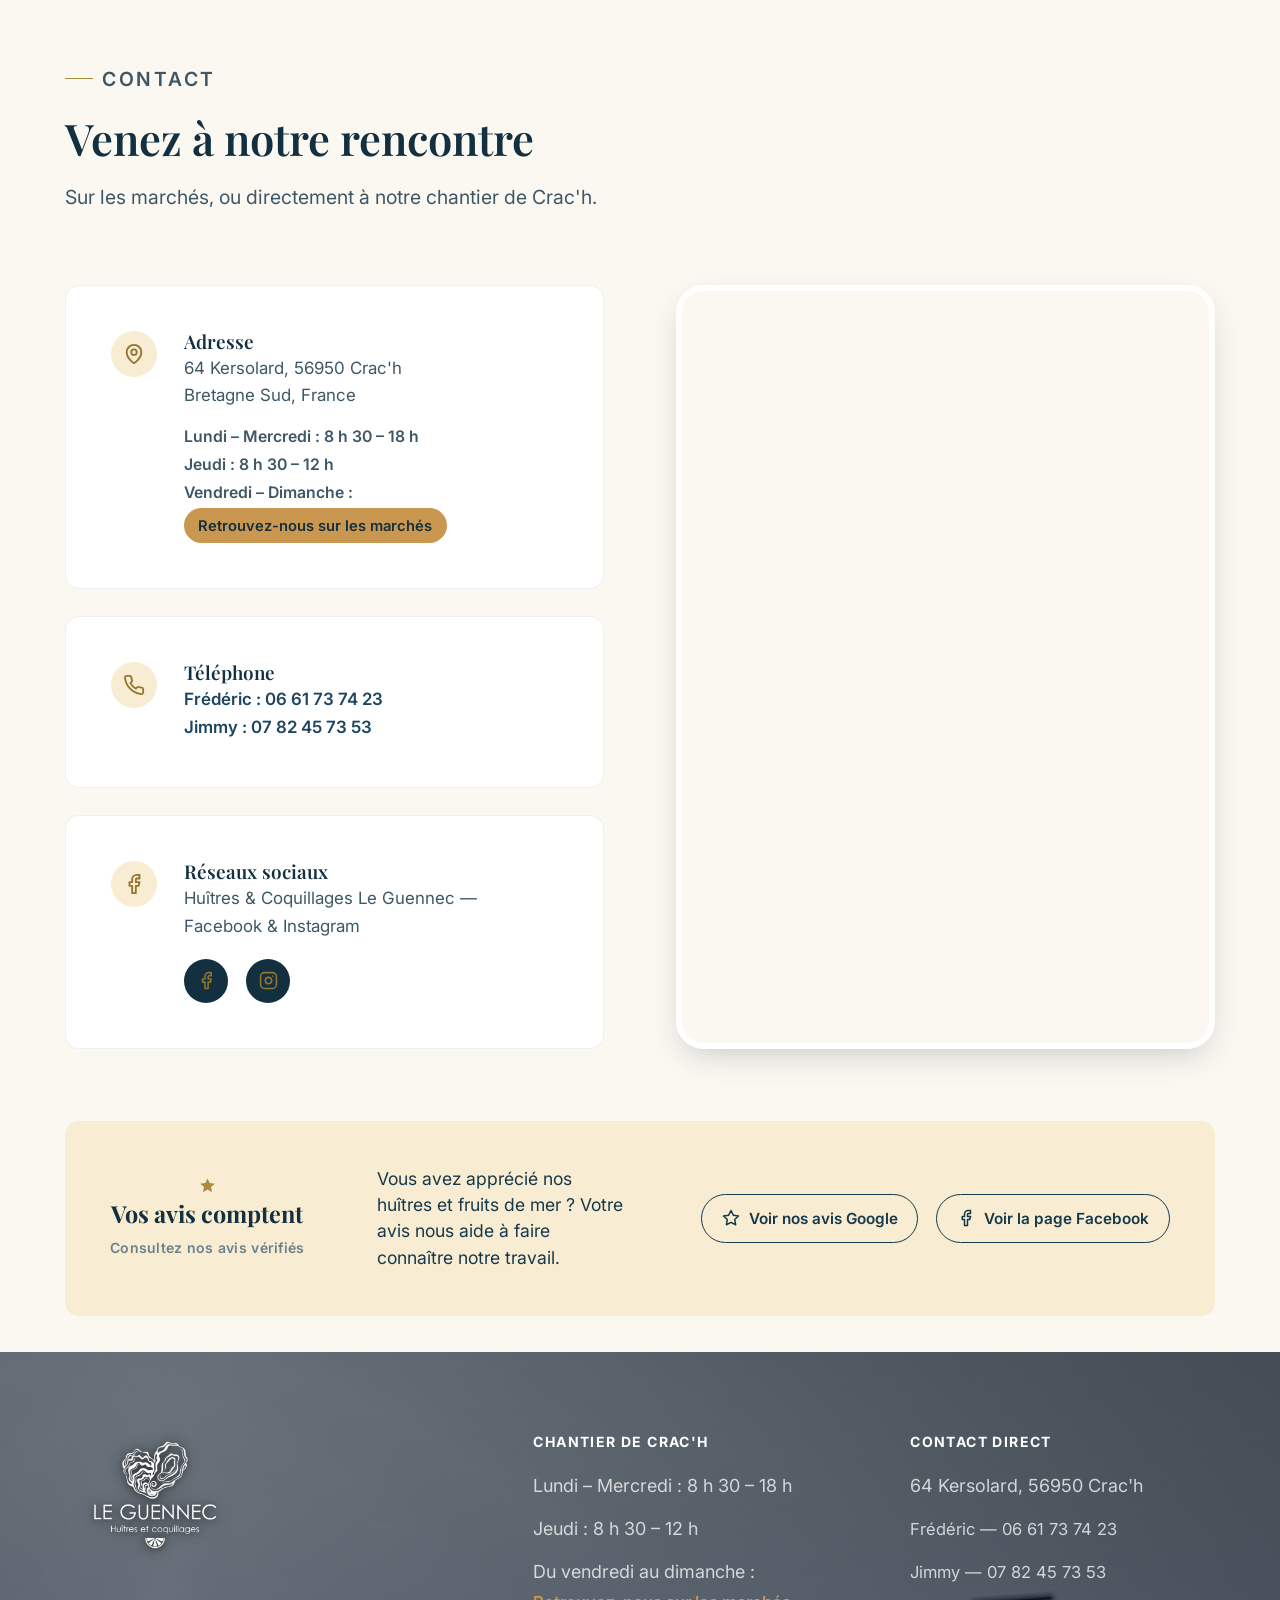
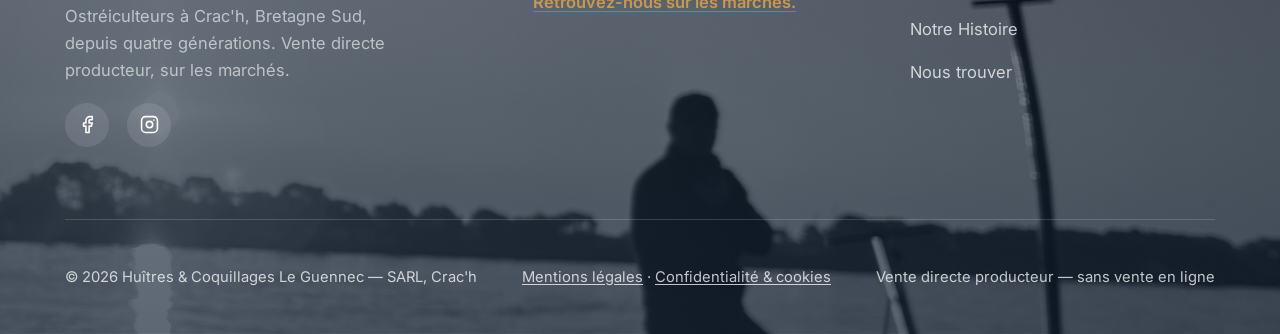
==== commit a82454fa: "Badge avis Google : lien direct vers la fiche d'avis g.page/r/CamdJANfZPVjEAE/review Co-Authored-By:" ====
--- a/index.html
+++ b/index.html
@@ -567,7 +567,7 @@
   <svg viewBox="0 0 24 24" fill="none" stroke="currentColor" stroke-width="2.2" stroke-linecap="round" stroke-linejoin="round"><path d="M12 19V5"/><path d="m5 12 7-7 7 7"/></svg>
 </button>
 
-<a id="google-badge" href="https://www.google.com/search?q=Hu%C3%AEtres+et+Coquillages+Le+Guennec+Crac%27h+avis" target="_blank" rel="noopener noreferrer" class="google-float-badge" aria-label="Voir les avis Google de Huîtres &amp; Coquillages Le Guennec">
+<a id="google-badge" href="https://g.page/r/CamdJANfZPVjEAE/review" target="_blank" rel="noopener noreferrer" class="google-float-badge" aria-label="Voir les avis Google de Huîtres &amp; Coquillages Le Guennec">
   <span class="google-float-badge-icon" aria-hidden="true">
     <svg viewBox="0 0 24 24"><path fill="#4285F4" d="M22.56 12.25c0-.78-.07-1.53-.2-2.25H12v4.26h5.92c-.26 1.37-1.04 2.53-2.21 3.31v2.77h3.57c2.08-1.92 3.28-4.74 3.28-8.09z"/><path fill="#34A853" d="M12 23c2.97 0 5.46-.98 7.28-2.66l-3.57-2.77c-.98.66-2.23 1.06-3.71 1.06-2.86 0-5.29-1.93-6.16-4.53H2.18v2.84C3.99 20.53 7.7 23 12 23z"/><path fill="#FBBC05" d="M5.84 14.09c-.22-.66-.35-1.36-.35-2.09s.13-1.43.35-2.09V7.07H2.18C1.43 8.55 1 10.22 1 12s.43 3.45 1.18 4.93l2.85-2.22.81-.62z"/><path fill="#EA4335" d="M12 5.38c1.62 0 3.06.56 4.21 1.64l3.15-3.15C17.45 2.09 14.97 1 12 1 7.7 1 3.99 3.47 2.18 7.07l3.66 2.84c.87-2.6 3.3-4.53 6.16-4.53z"/></svg>
   </span>
@@ -578,6 +578,6 @@
 </a>
 
 <script src="https://unpkg.com/leaflet@1.9.4/dist/leaflet.js" integrity="sha256-20nQCchB9co0qIjJZRGuk2/Z9VM+kNiyxNV1lvTlZBo=" crossorigin=""></script>
-<script src="js/main.js?v=193"></script>
+<script src="js/main.js?v=195"></script>
 </body>
 </html>
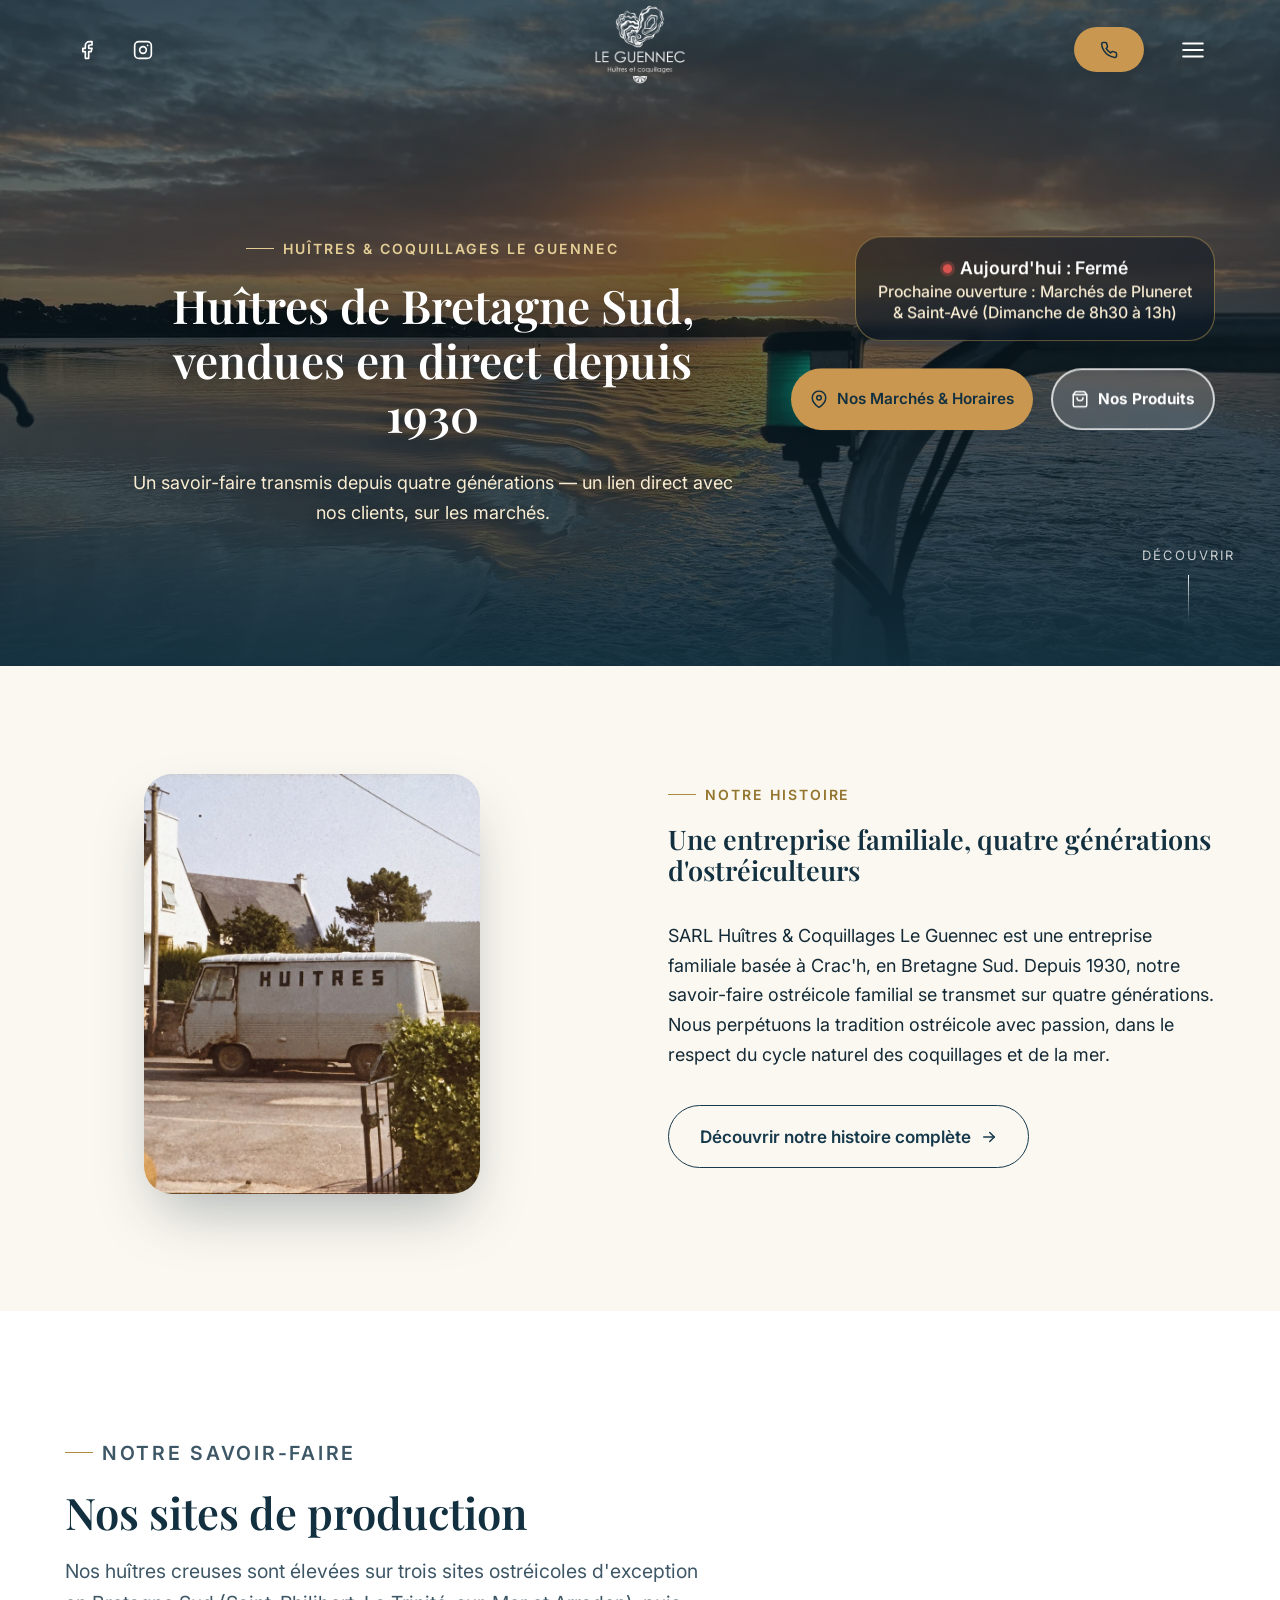
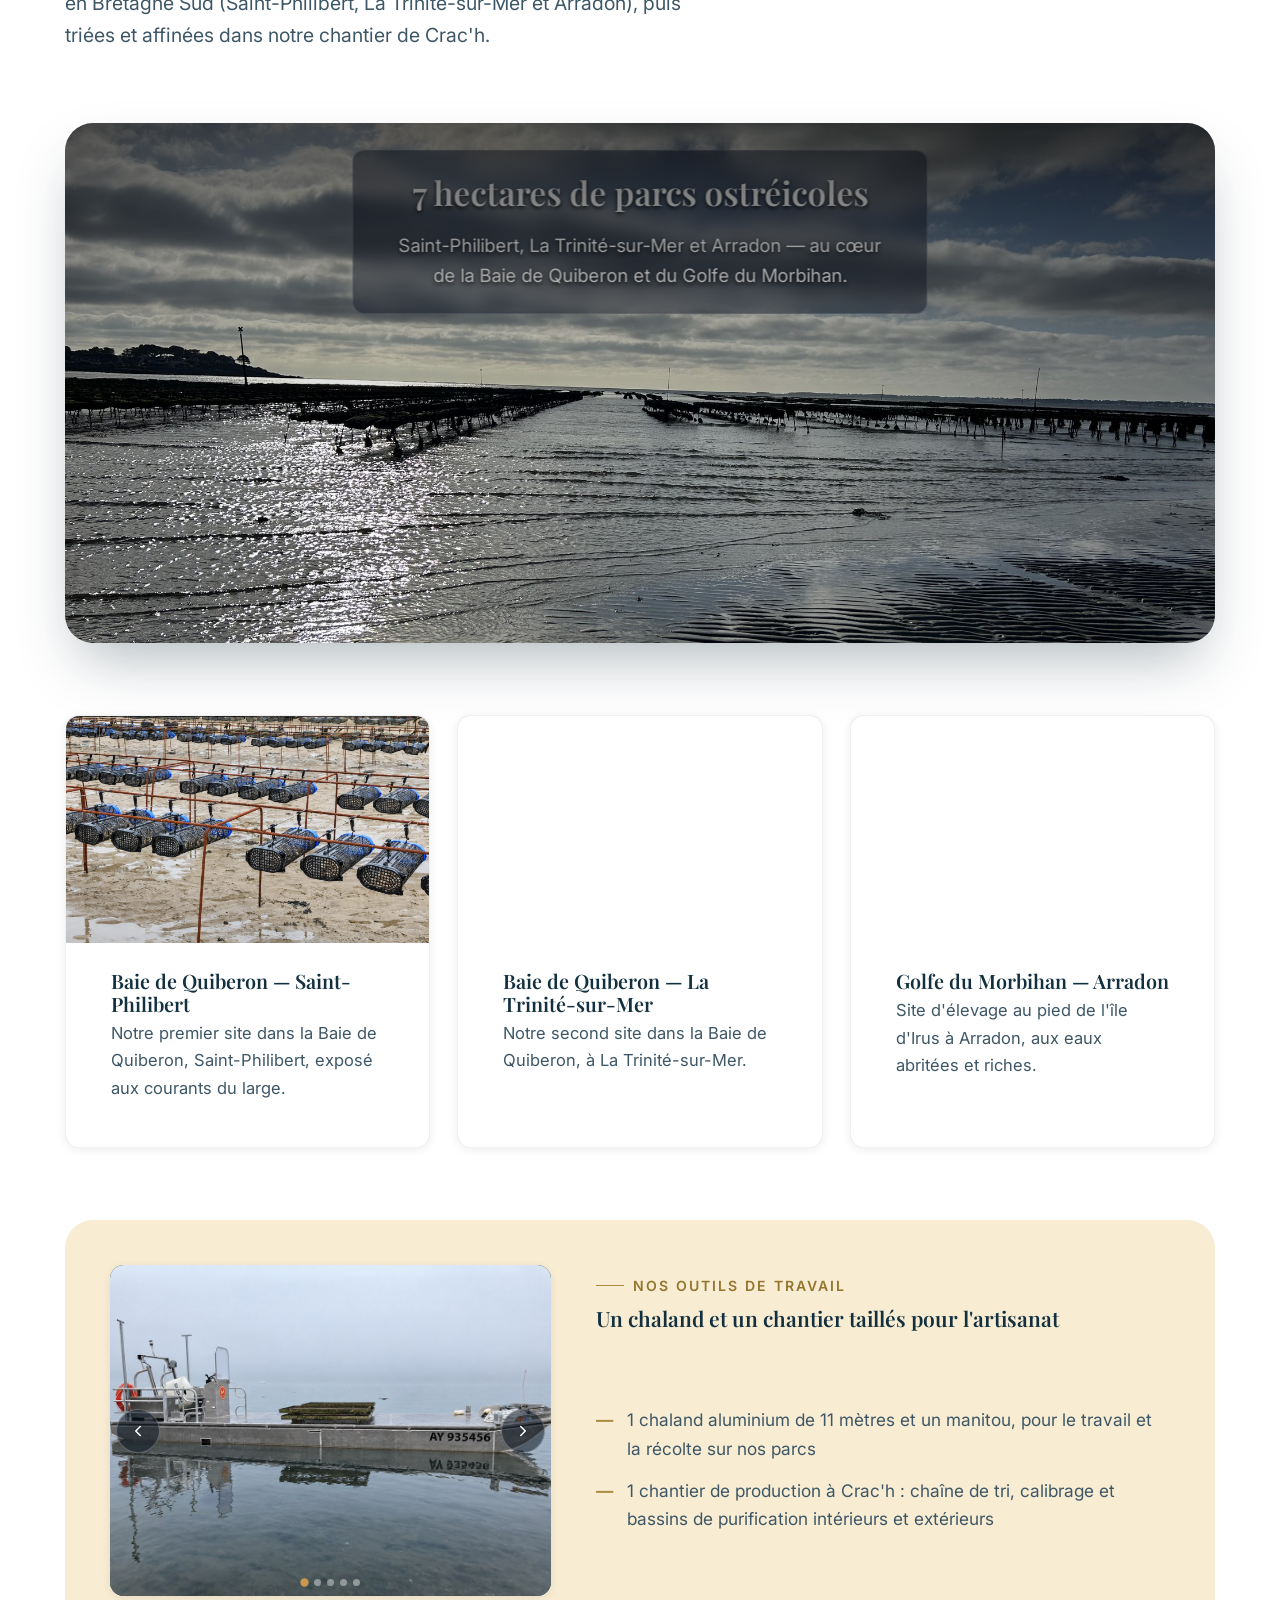
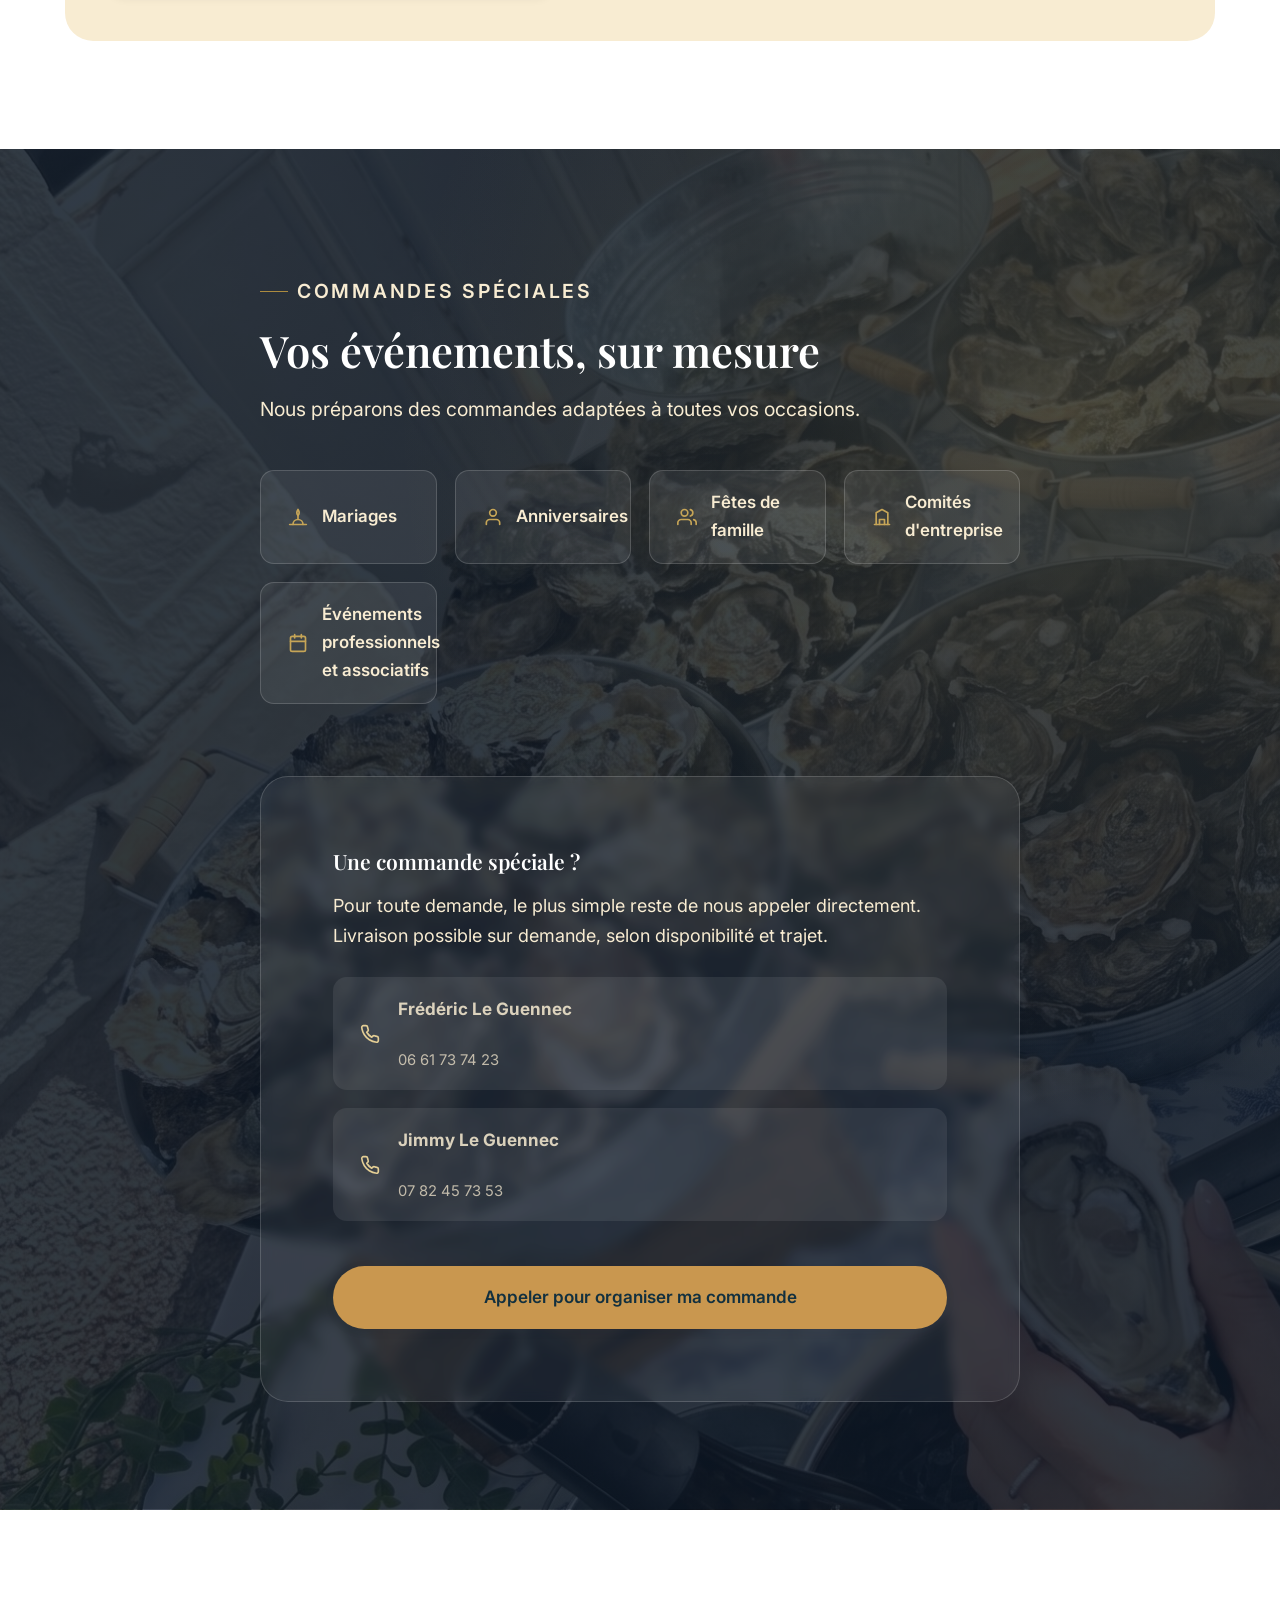
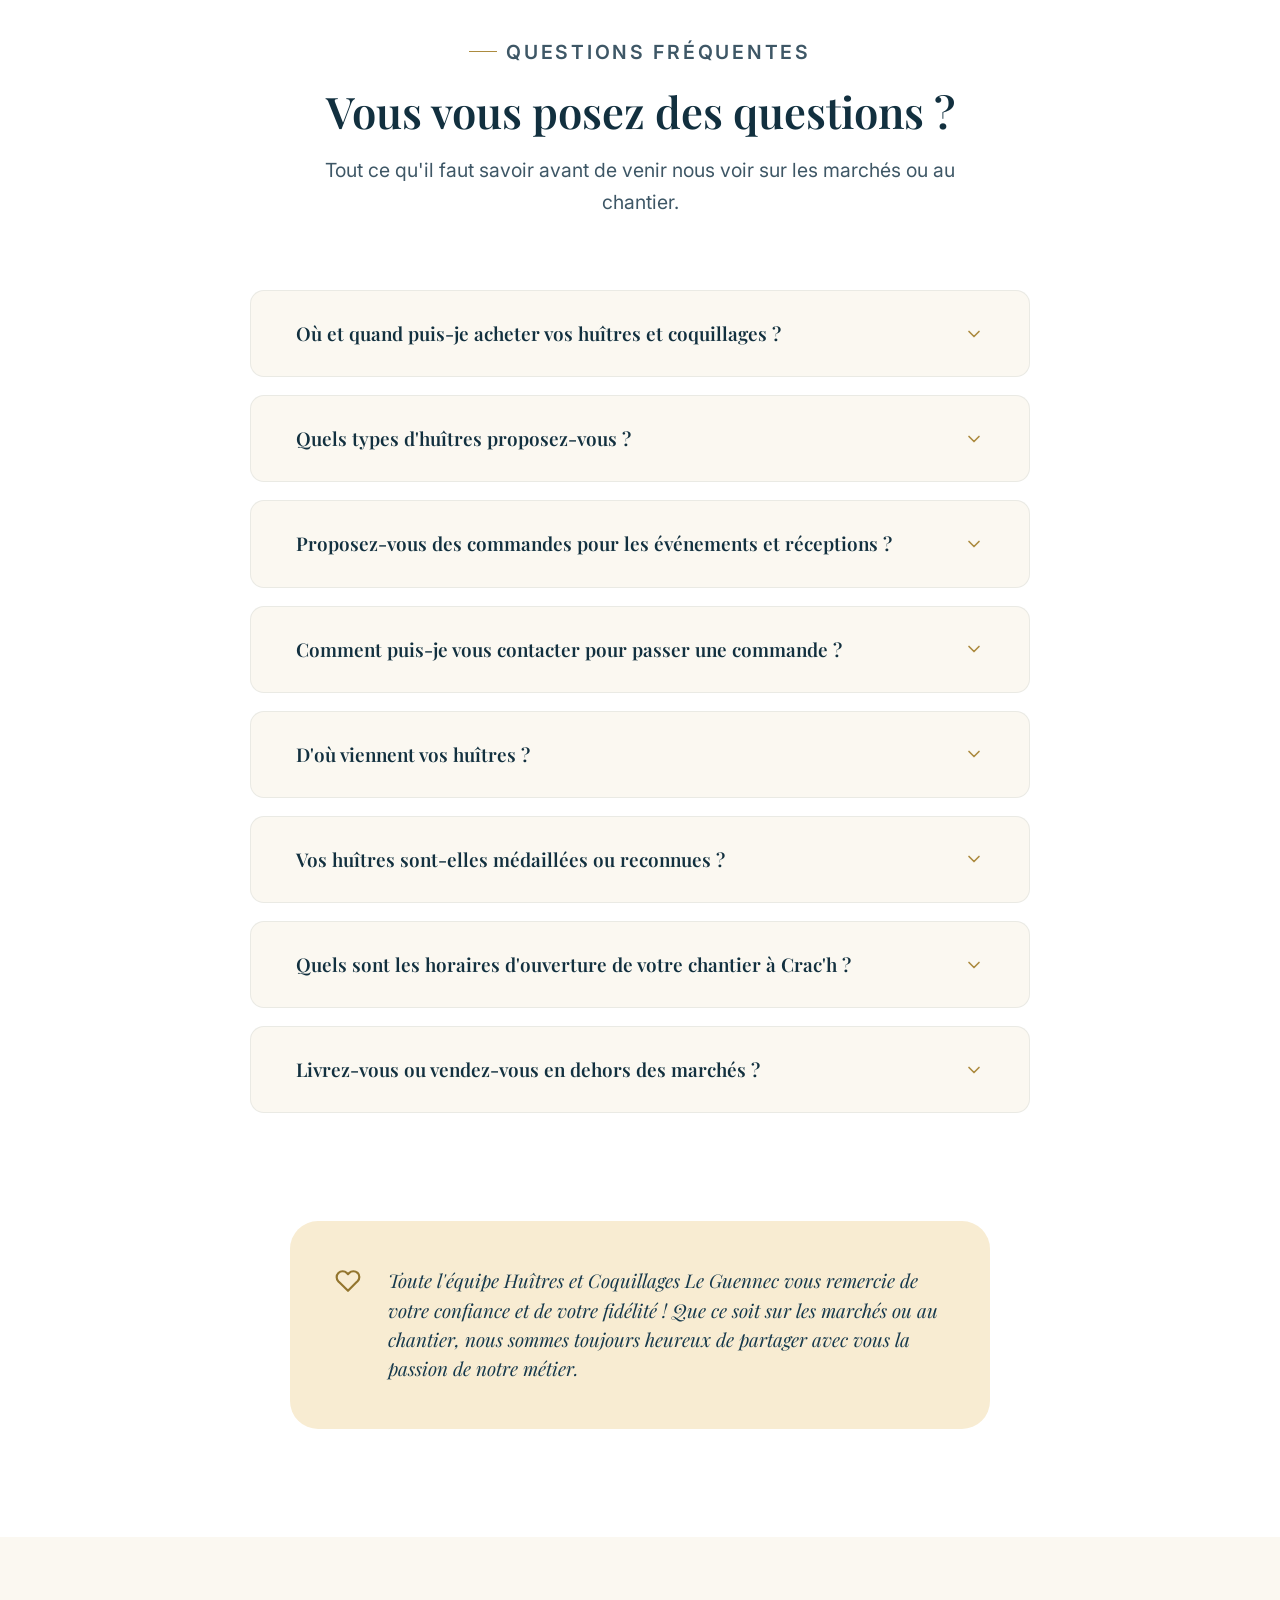
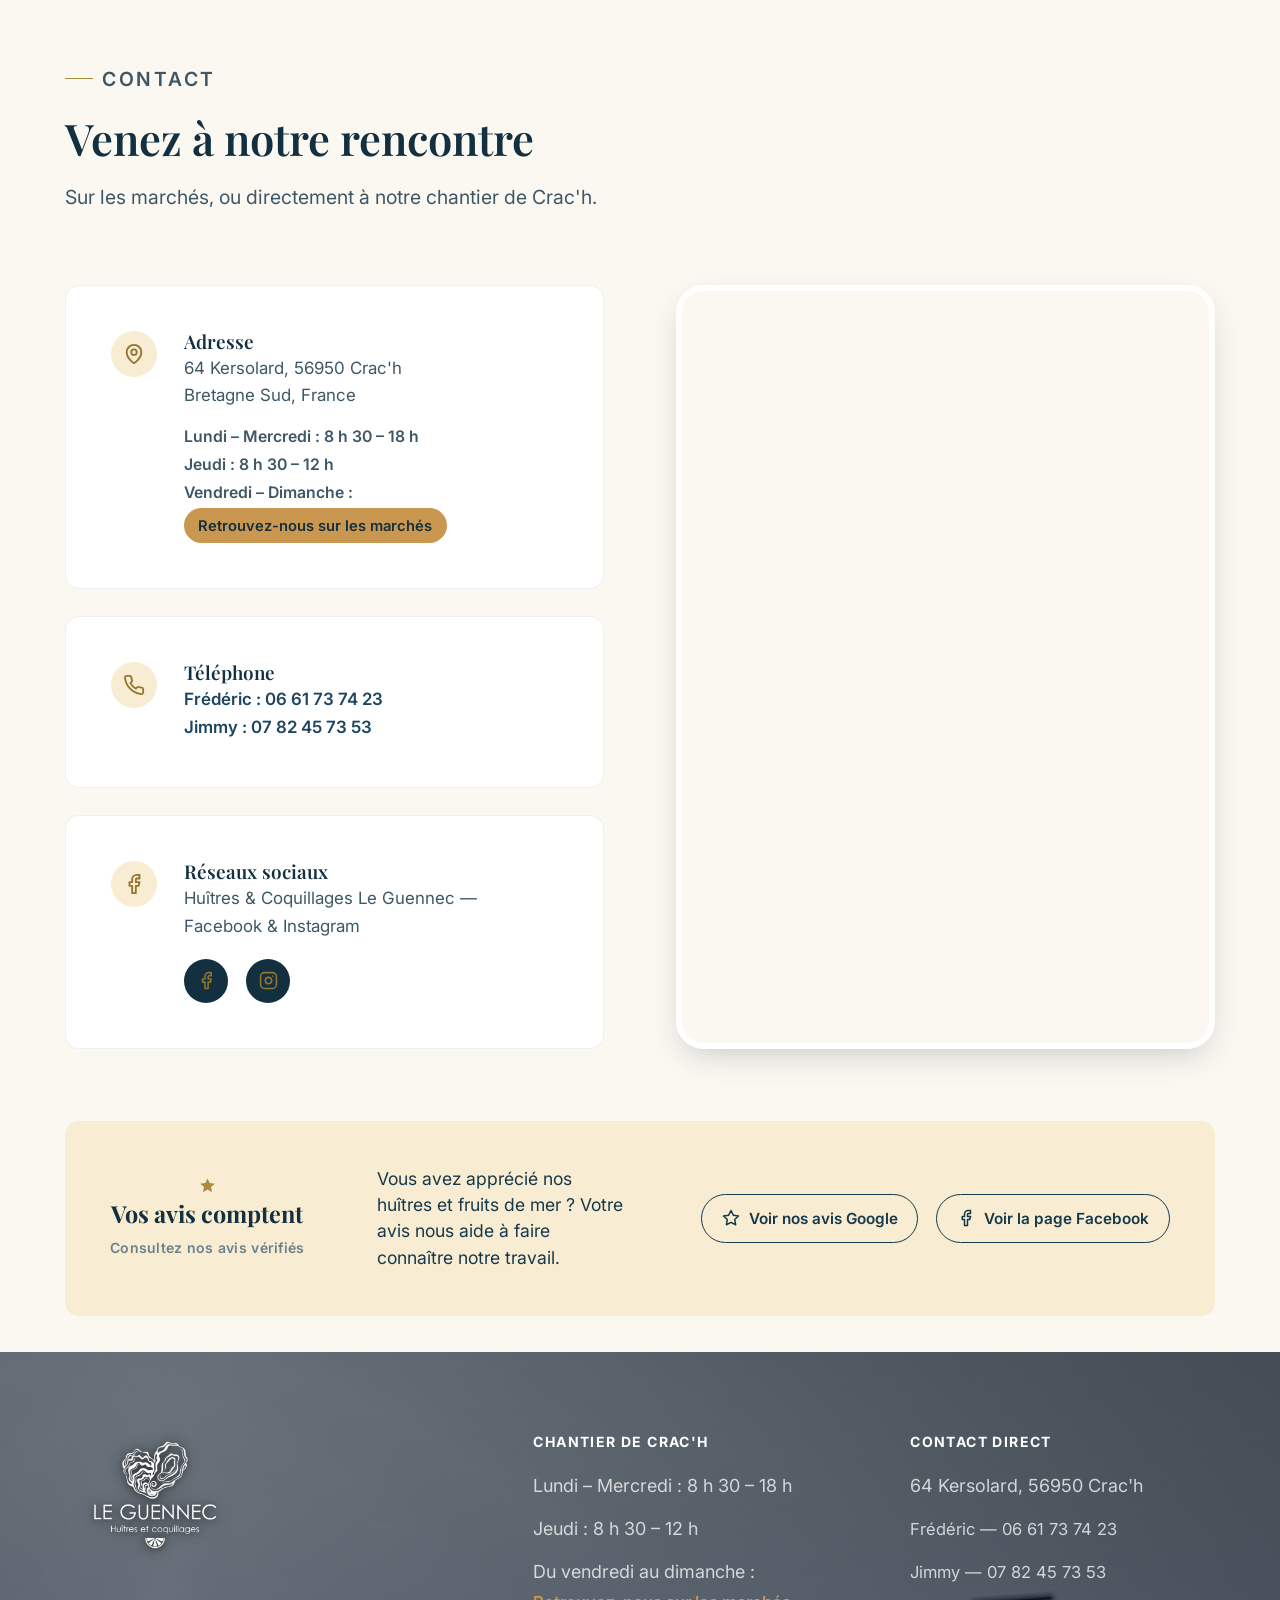
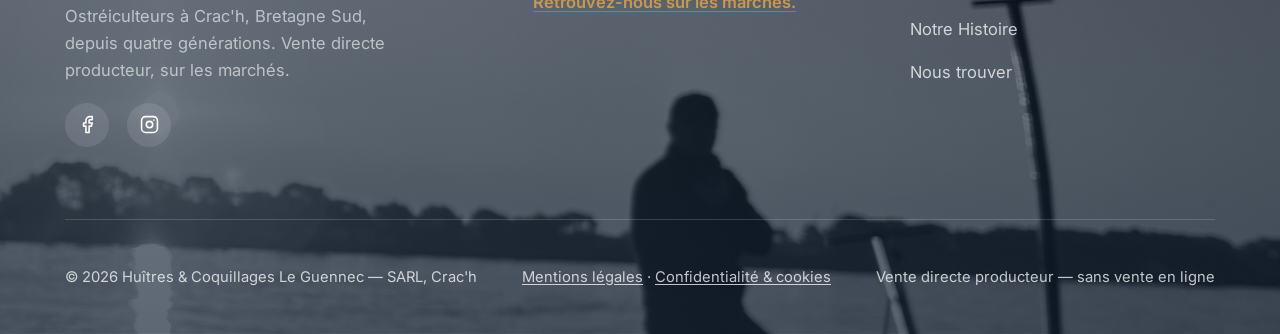
==== commit d1a414a2: "Favicons : jeu d'icones carrees (16/32/48/96/144/192, apple-touch 180, .ico) et liens dans toutes le" ====
--- a/index.html
+++ b/index.html
@@ -17,12 +17,16 @@
 <meta property="og:locale" content="fr_FR">
 <meta property="og:url" content="https://huitres-leguennec.com/">
 <link rel="canonical" href="https://huitres-leguennec.com/">
-<link rel="icon" type="image/png" href="https://huitres-leguennec.com/img/logo.png">
+<link rel="icon" type="image/png" sizes="48x48" href="/favicon-48x48.png">
+<link rel="icon" type="image/png" sizes="192x192" href="/favicon-192x192.png">
+<link rel="icon" type="image/png" sizes="32x32" href="/favicon-32x32.png">
+<link rel="icon" type="image/png" sizes="16x16" href="/favicon-16x16.png">
+<link rel="apple-touch-icon" sizes="180x180" href="/apple-touch-icon.png">
 <link rel="preconnect" href="https://fonts.googleapis.com">
 <link rel="preconnect" href="https://fonts.gstatic.com" crossorigin>
 <link href="https://fonts.googleapis.com/css2?family=Playfair+Display:wght@500;600;700&family=Dancing+Script:wght@600;700&family=Inter:wght@400;500;600;700&display=swap" rel="stylesheet">
 <link rel="stylesheet" href="https://unpkg.com/leaflet@1.9.4/dist/leaflet.css" integrity="sha256-p4NxAoJBhIIN+hmNHrzRCf9tD/miZyoHS5obTRR9BMY=" crossorigin="">
-<link rel="stylesheet" href="css/style.css?v=194">
+<link rel="stylesheet" href="css/style.css?v=195">
 <script type="application/ld+json">
 {
   "@context": "https://schema.org",
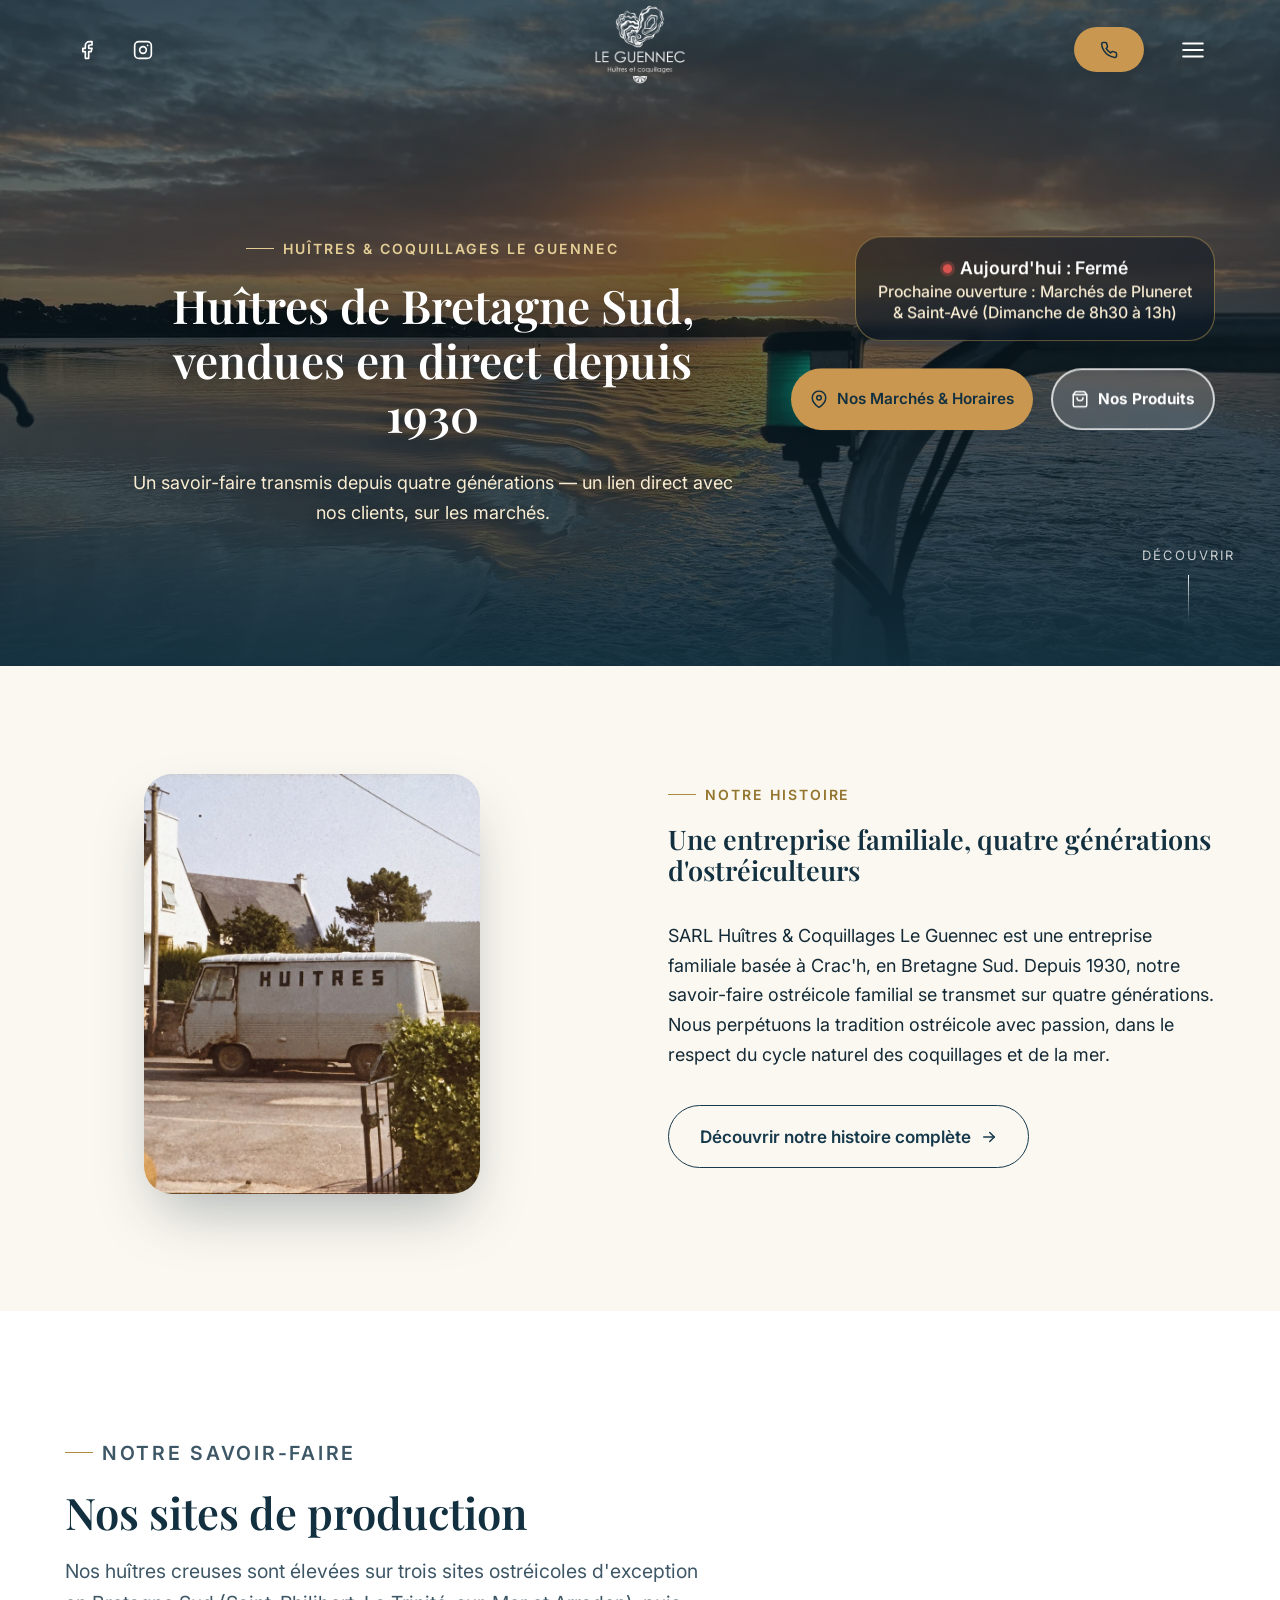
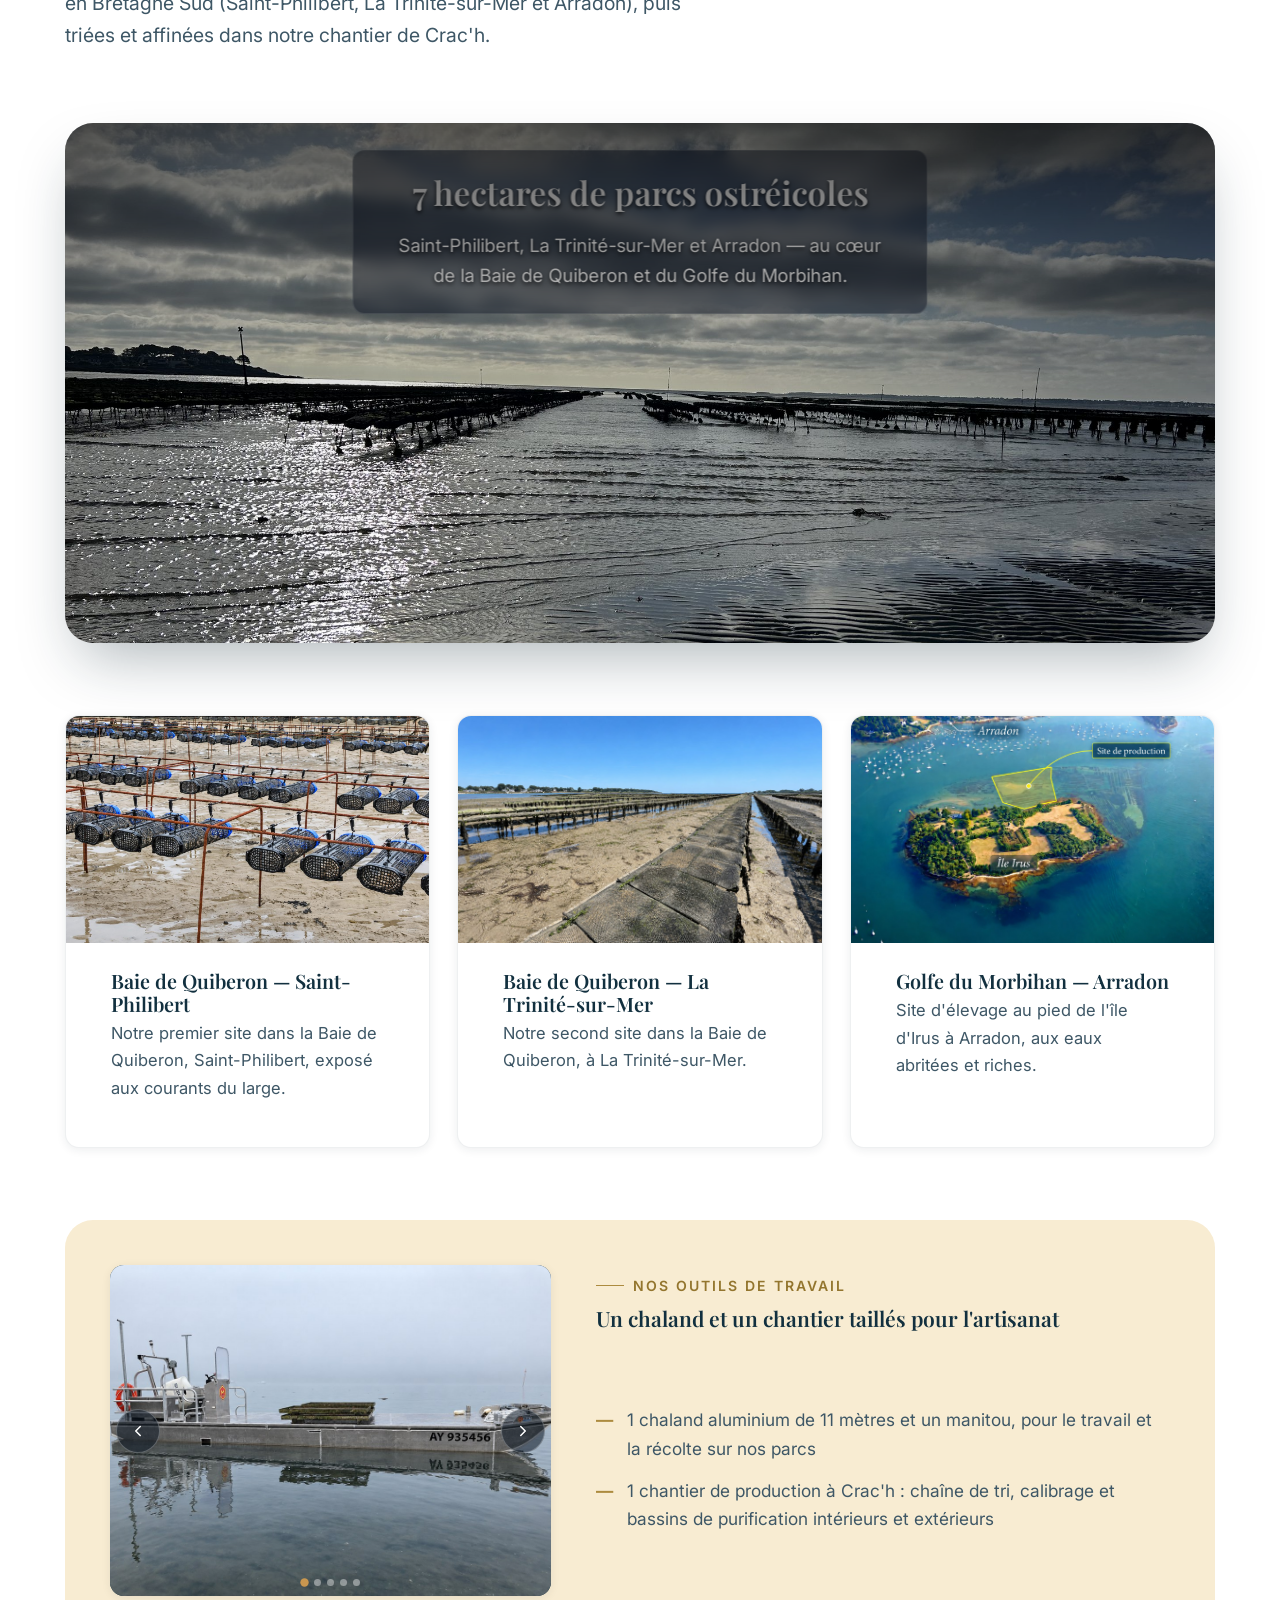
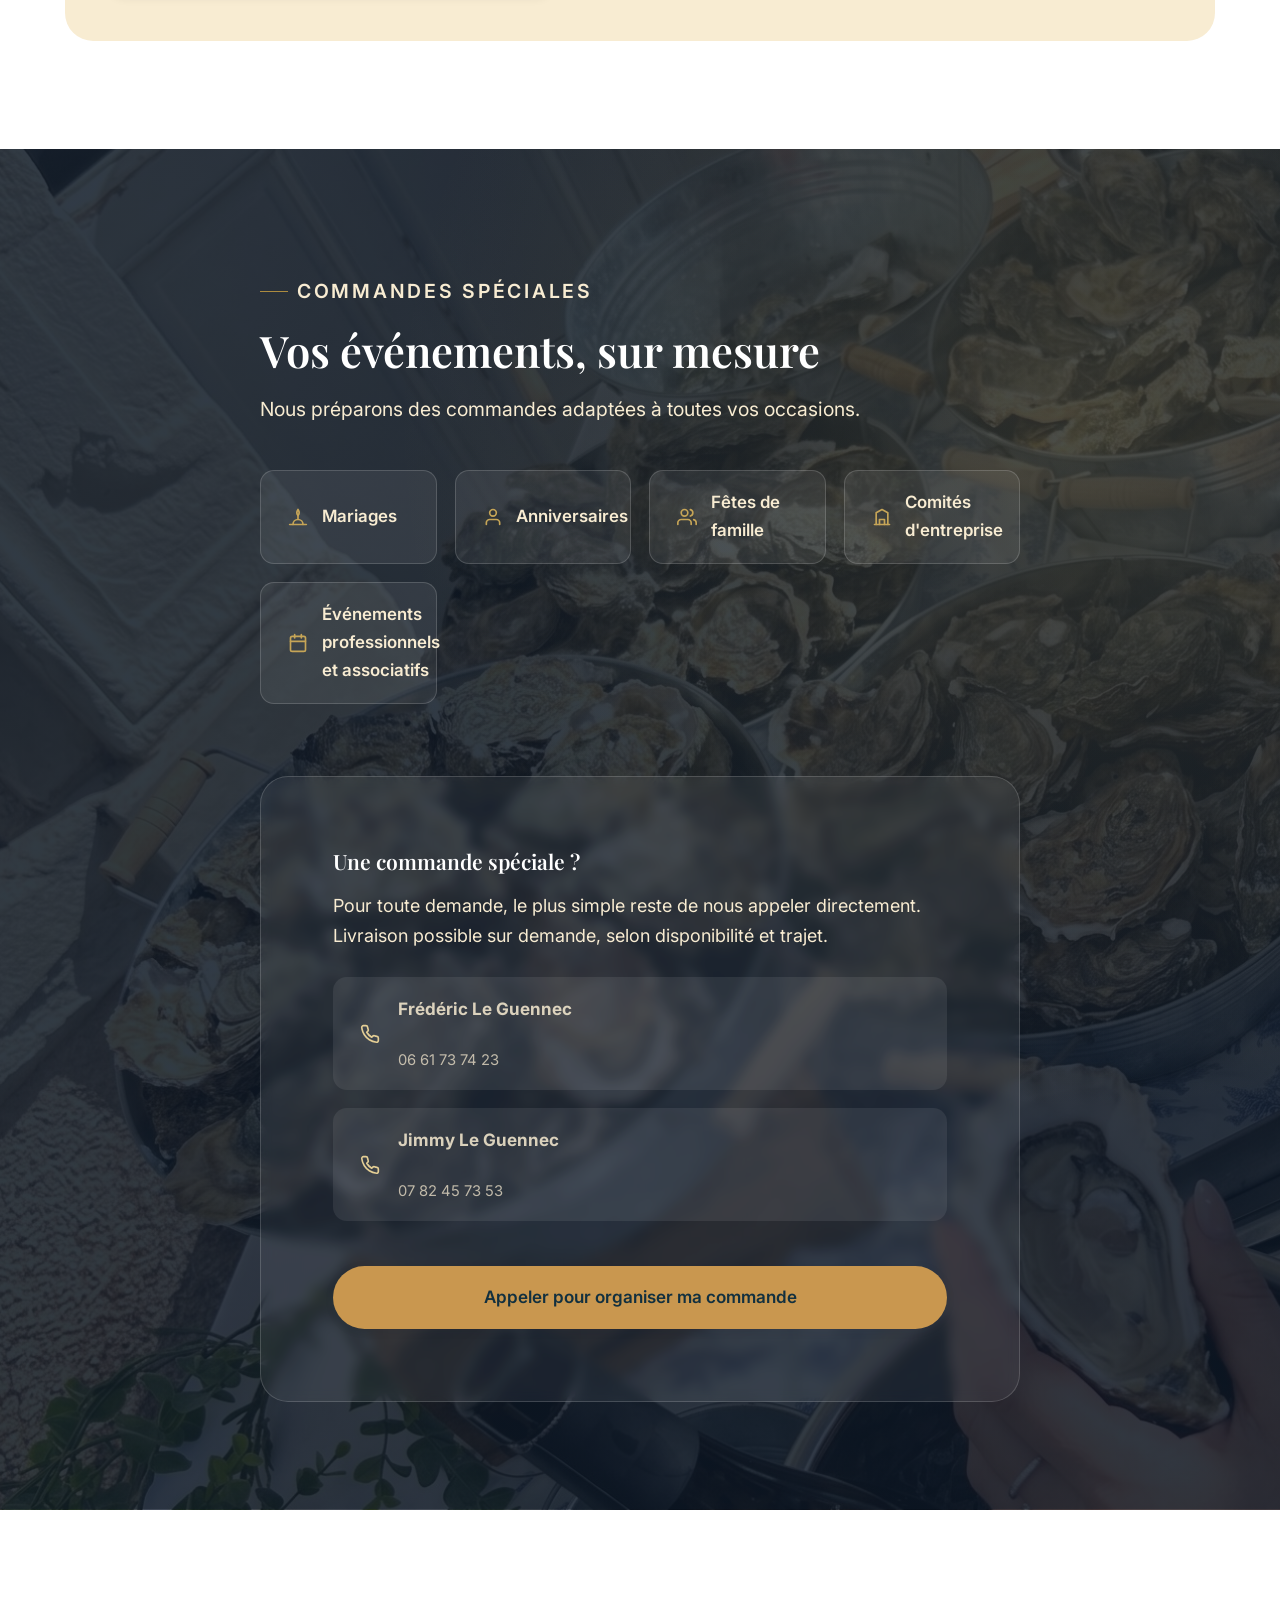
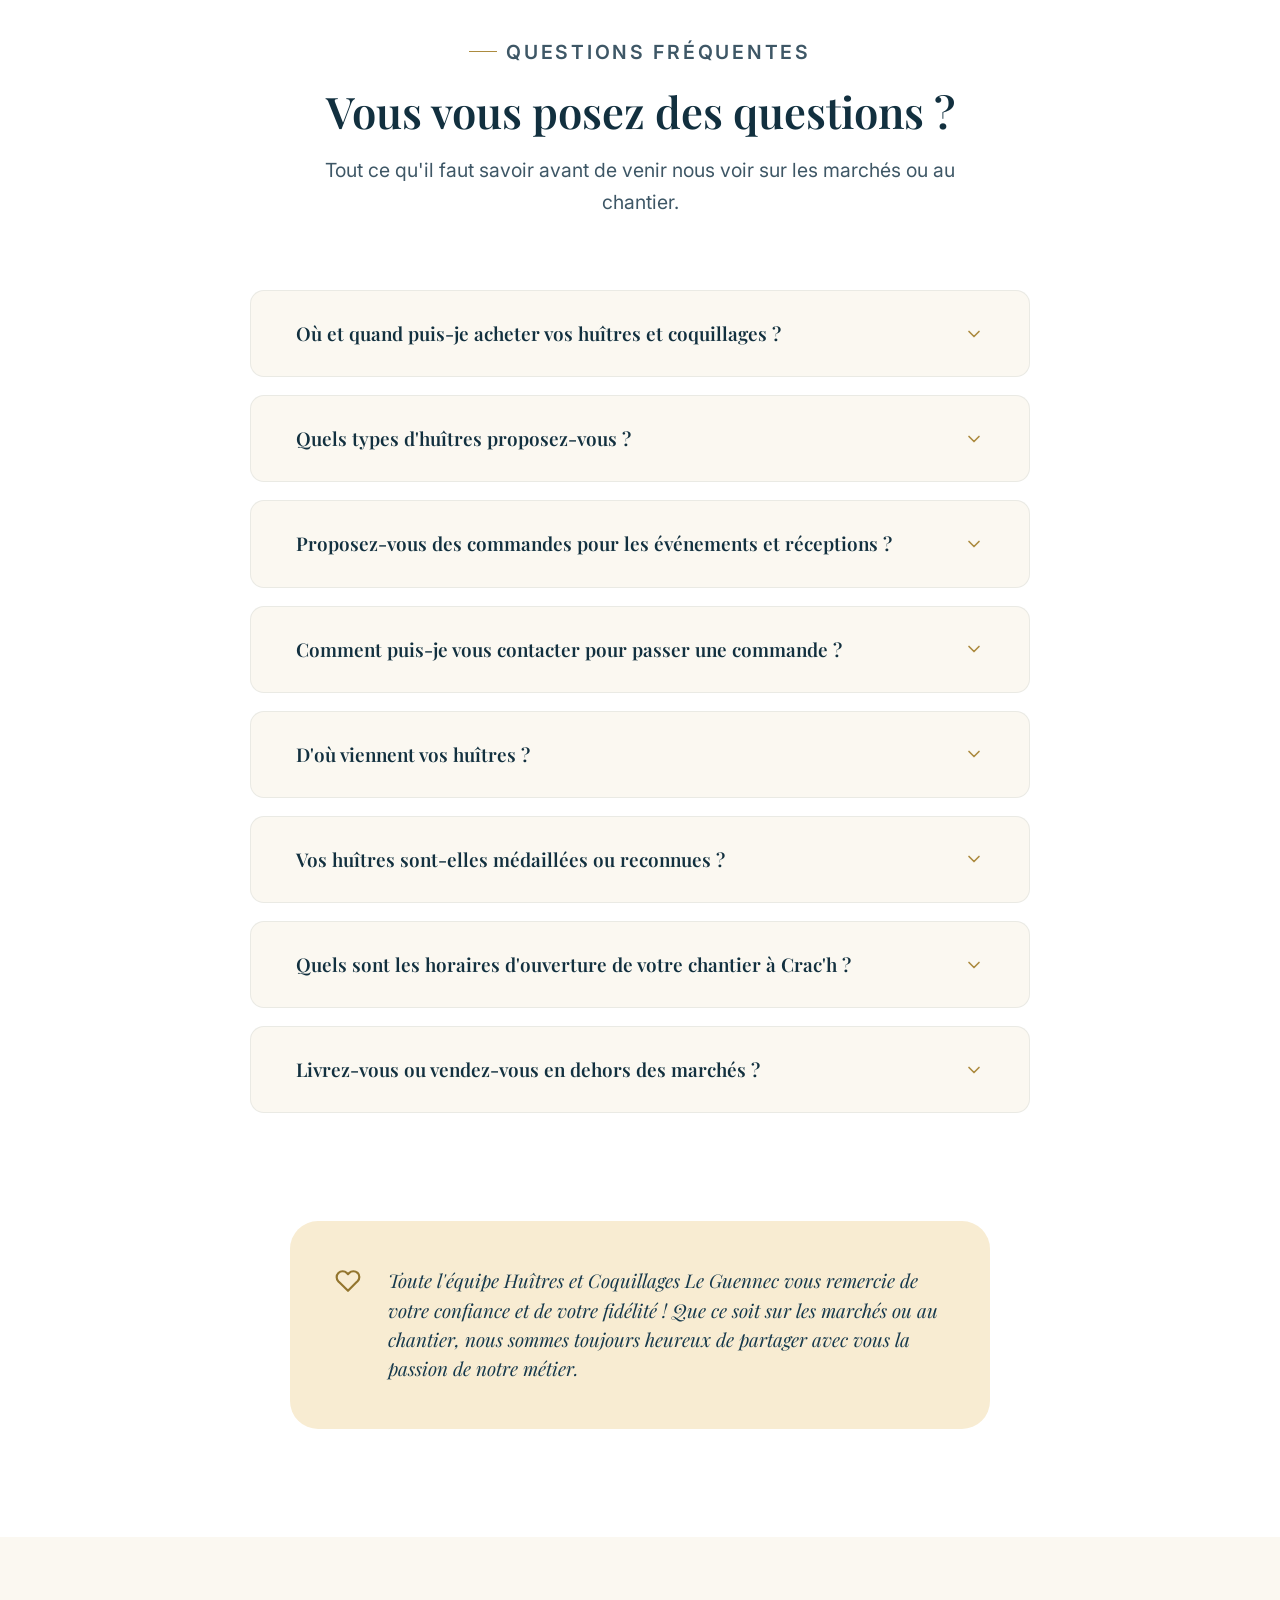
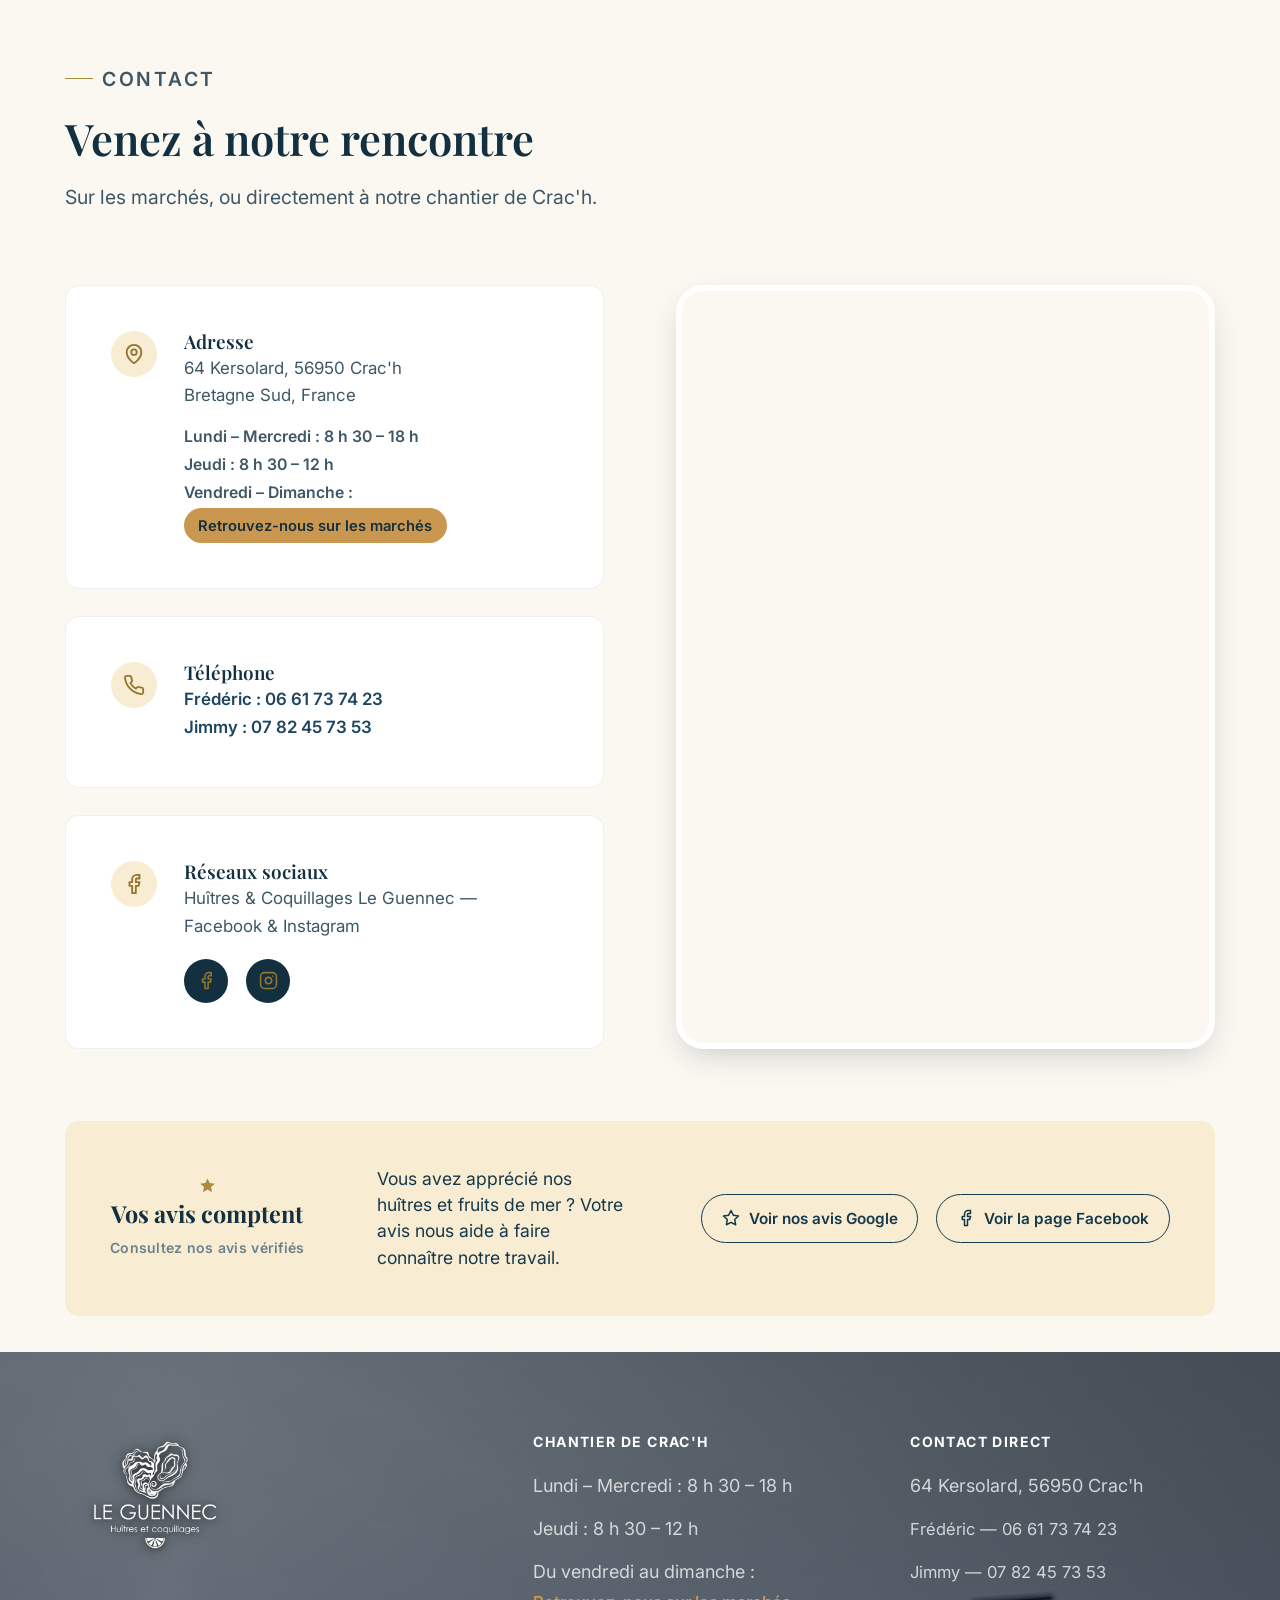
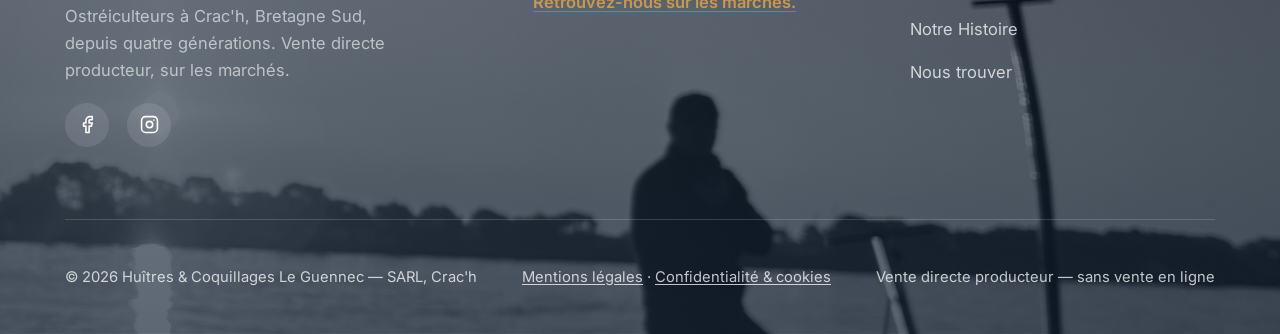
==== commit f472feee: "Badge avis Google : nouvelle cle API et Place ID fixe (Place Details), cache 24h - G_API_KEY mise a " ====
--- a/index.html
+++ b/index.html
@@ -582,6 +582,6 @@
 </a>
 
 <script src="https://unpkg.com/leaflet@1.9.4/dist/leaflet.js" integrity="sha256-20nQCchB9co0qIjJZRGuk2/Z9VM+kNiyxNV1lvTlZBo=" crossorigin=""></script>
-<script src="js/main.js?v=195"></script>
+<script src="js/main.js?v=196"></script>
 </body>
 </html>
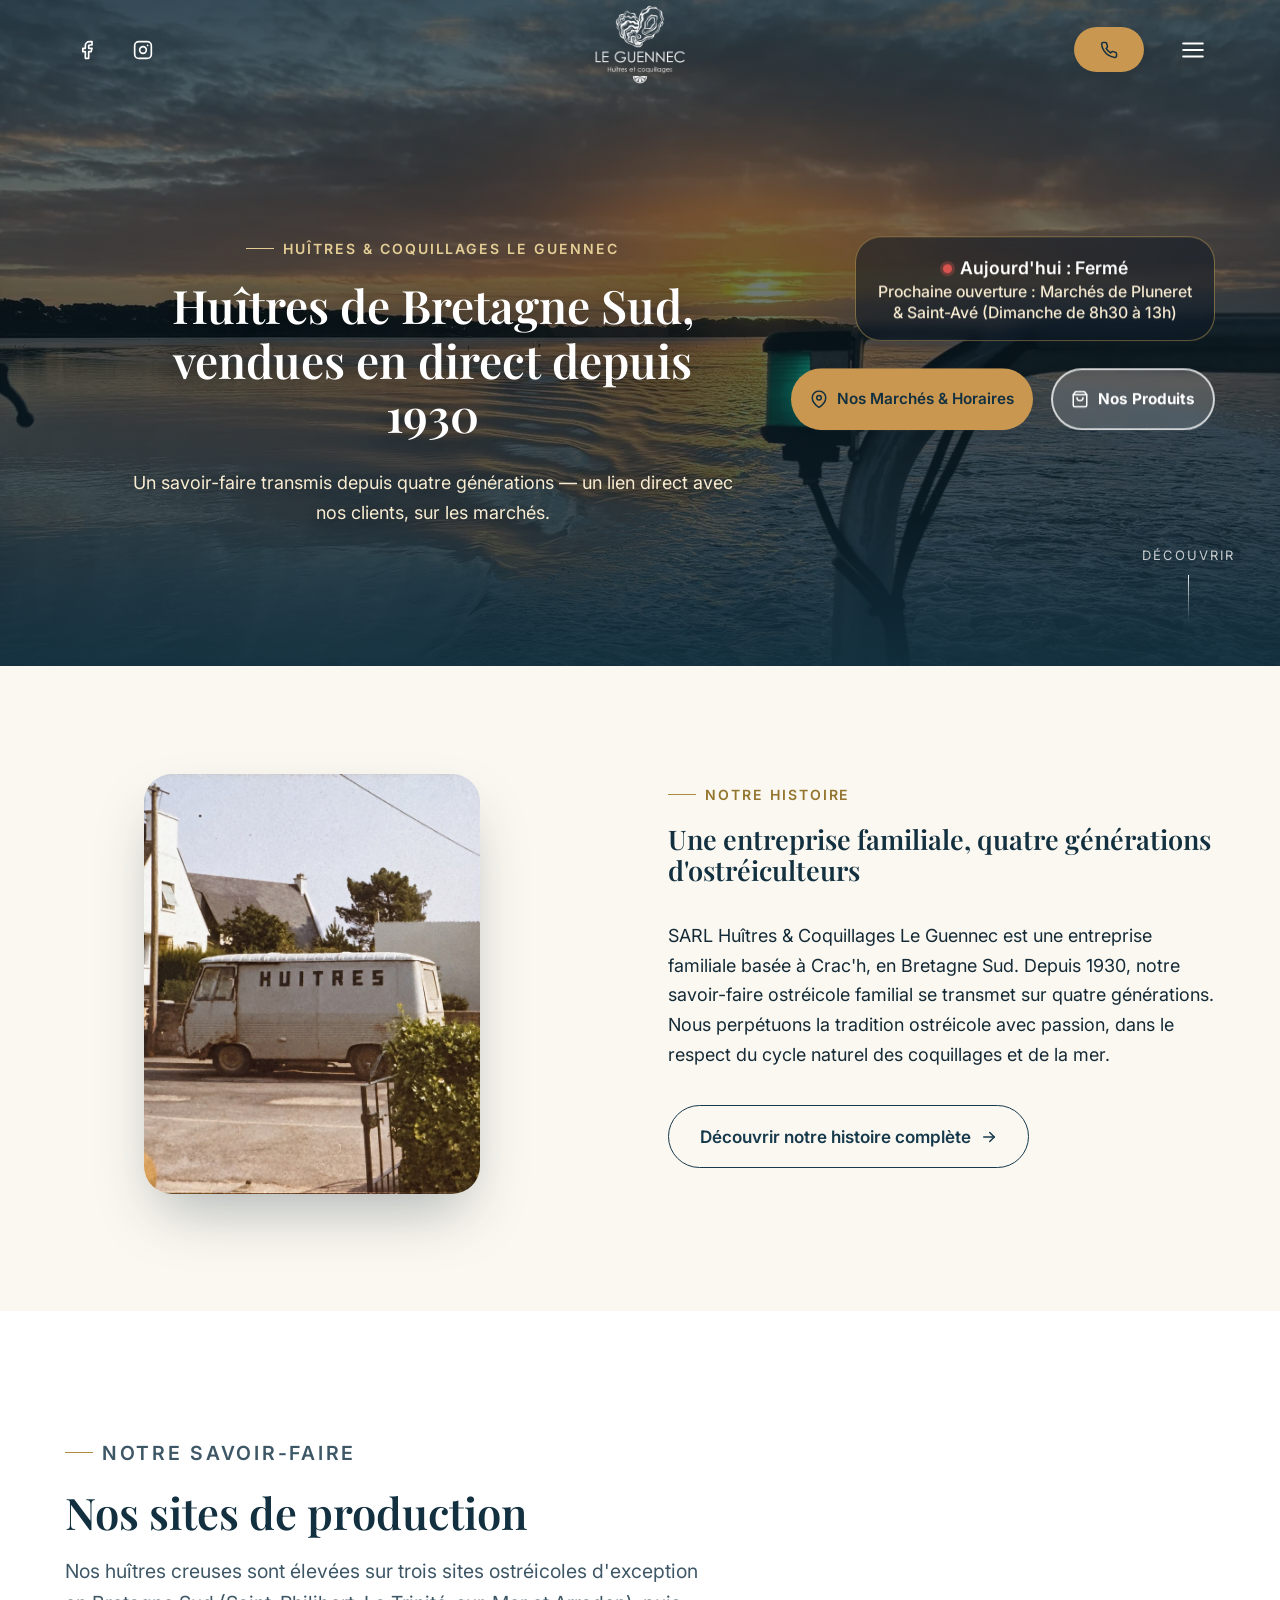
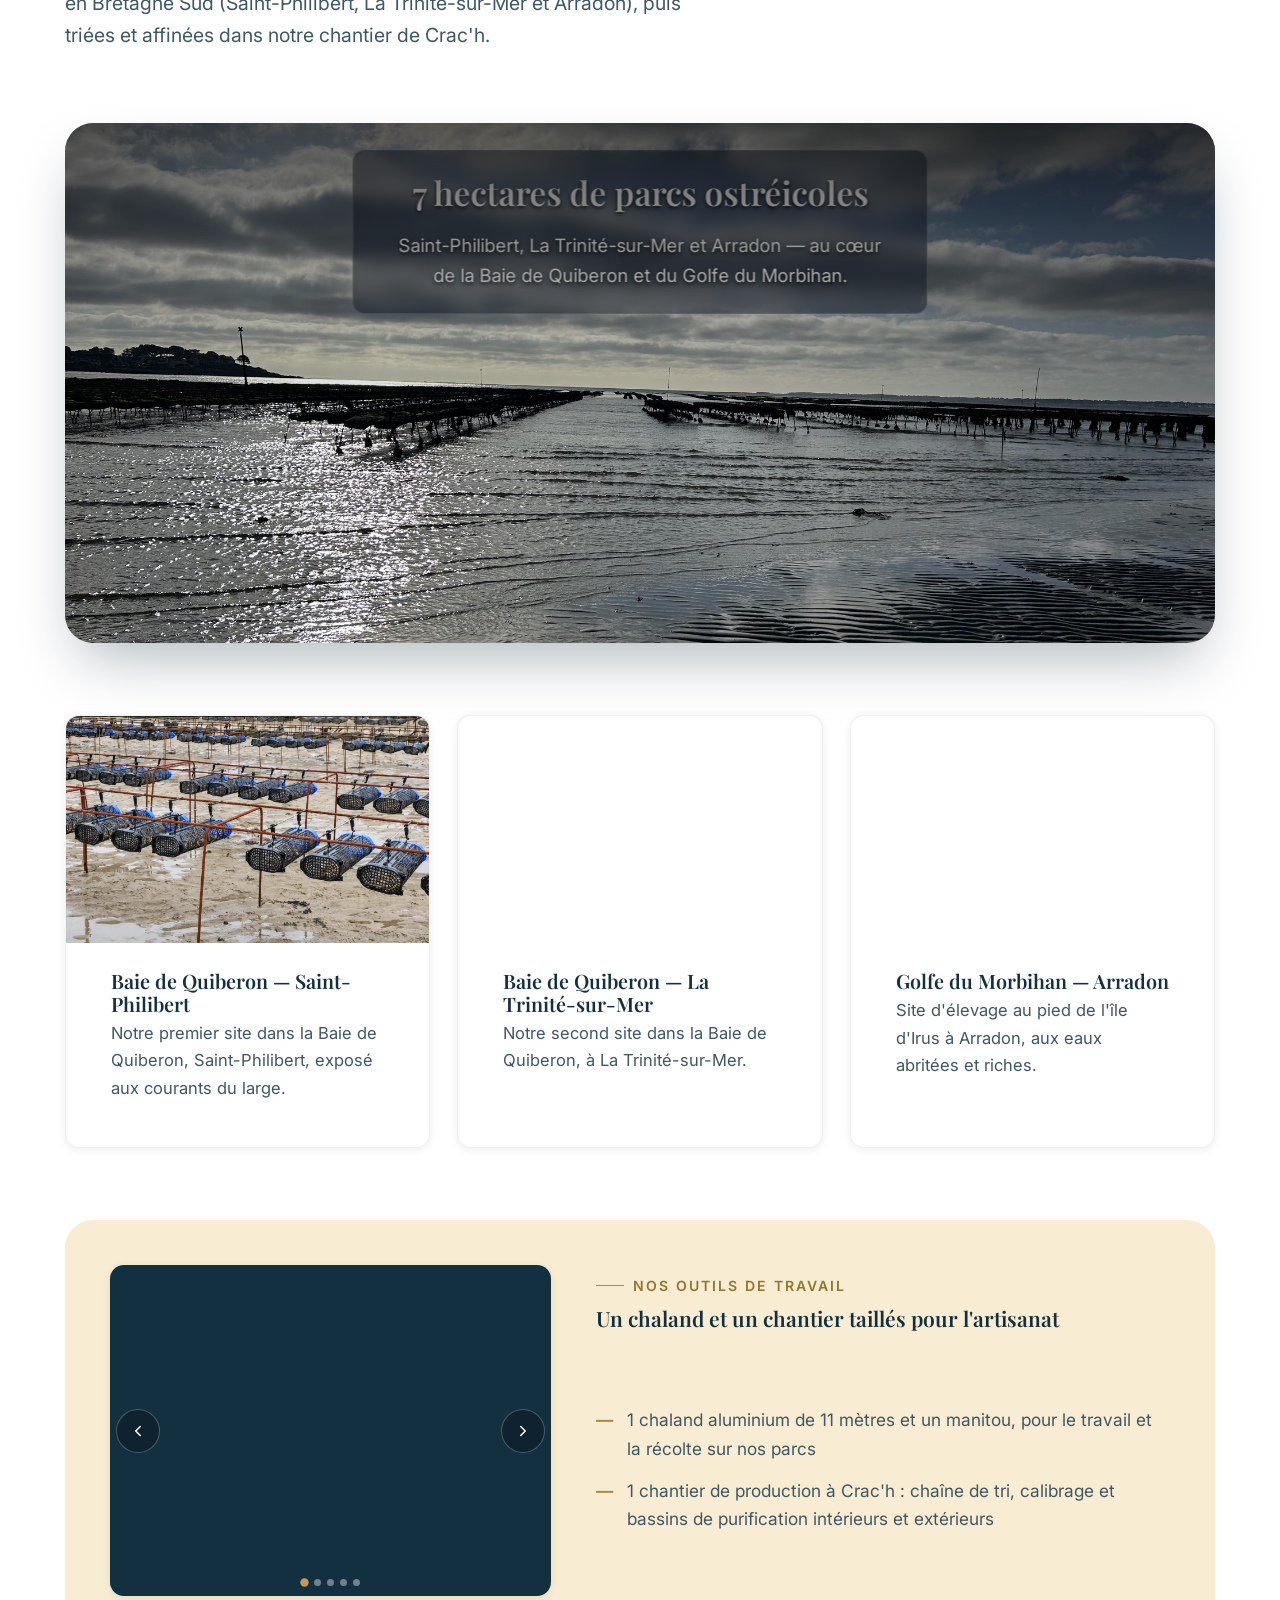
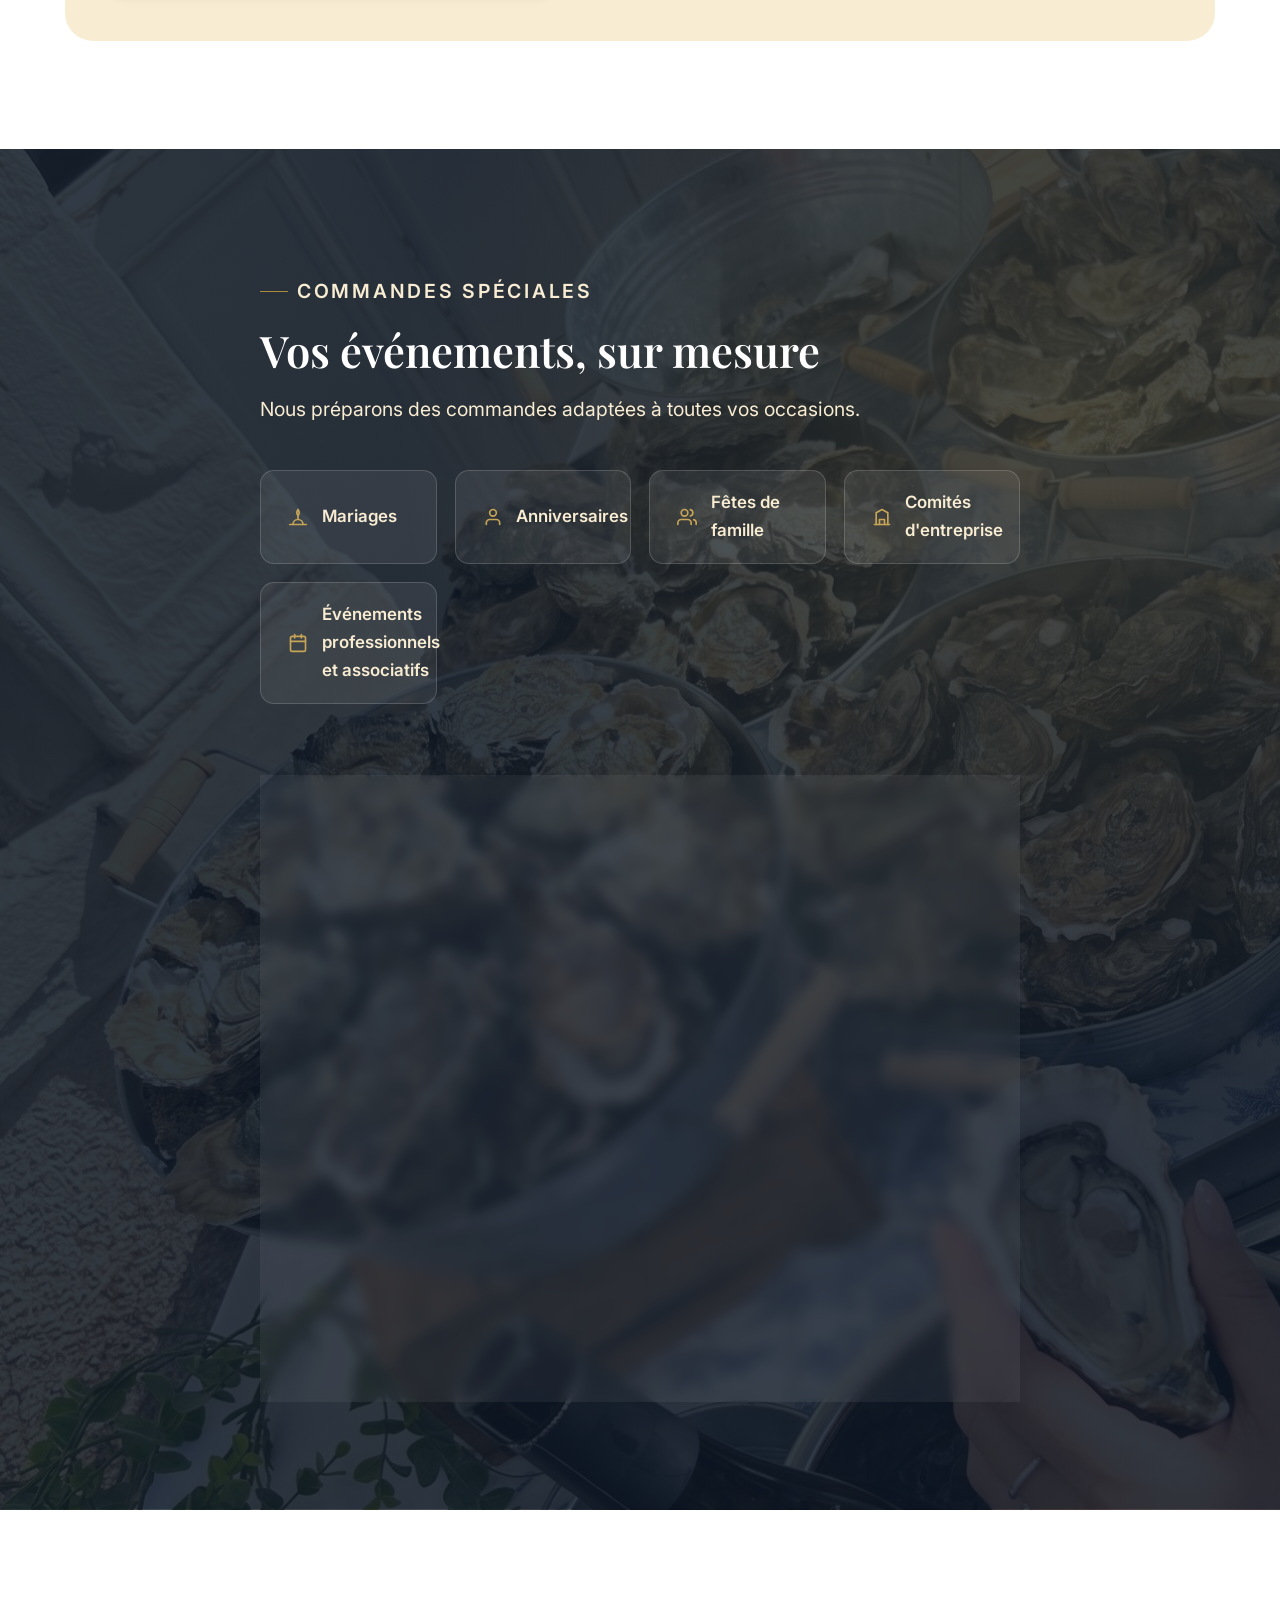
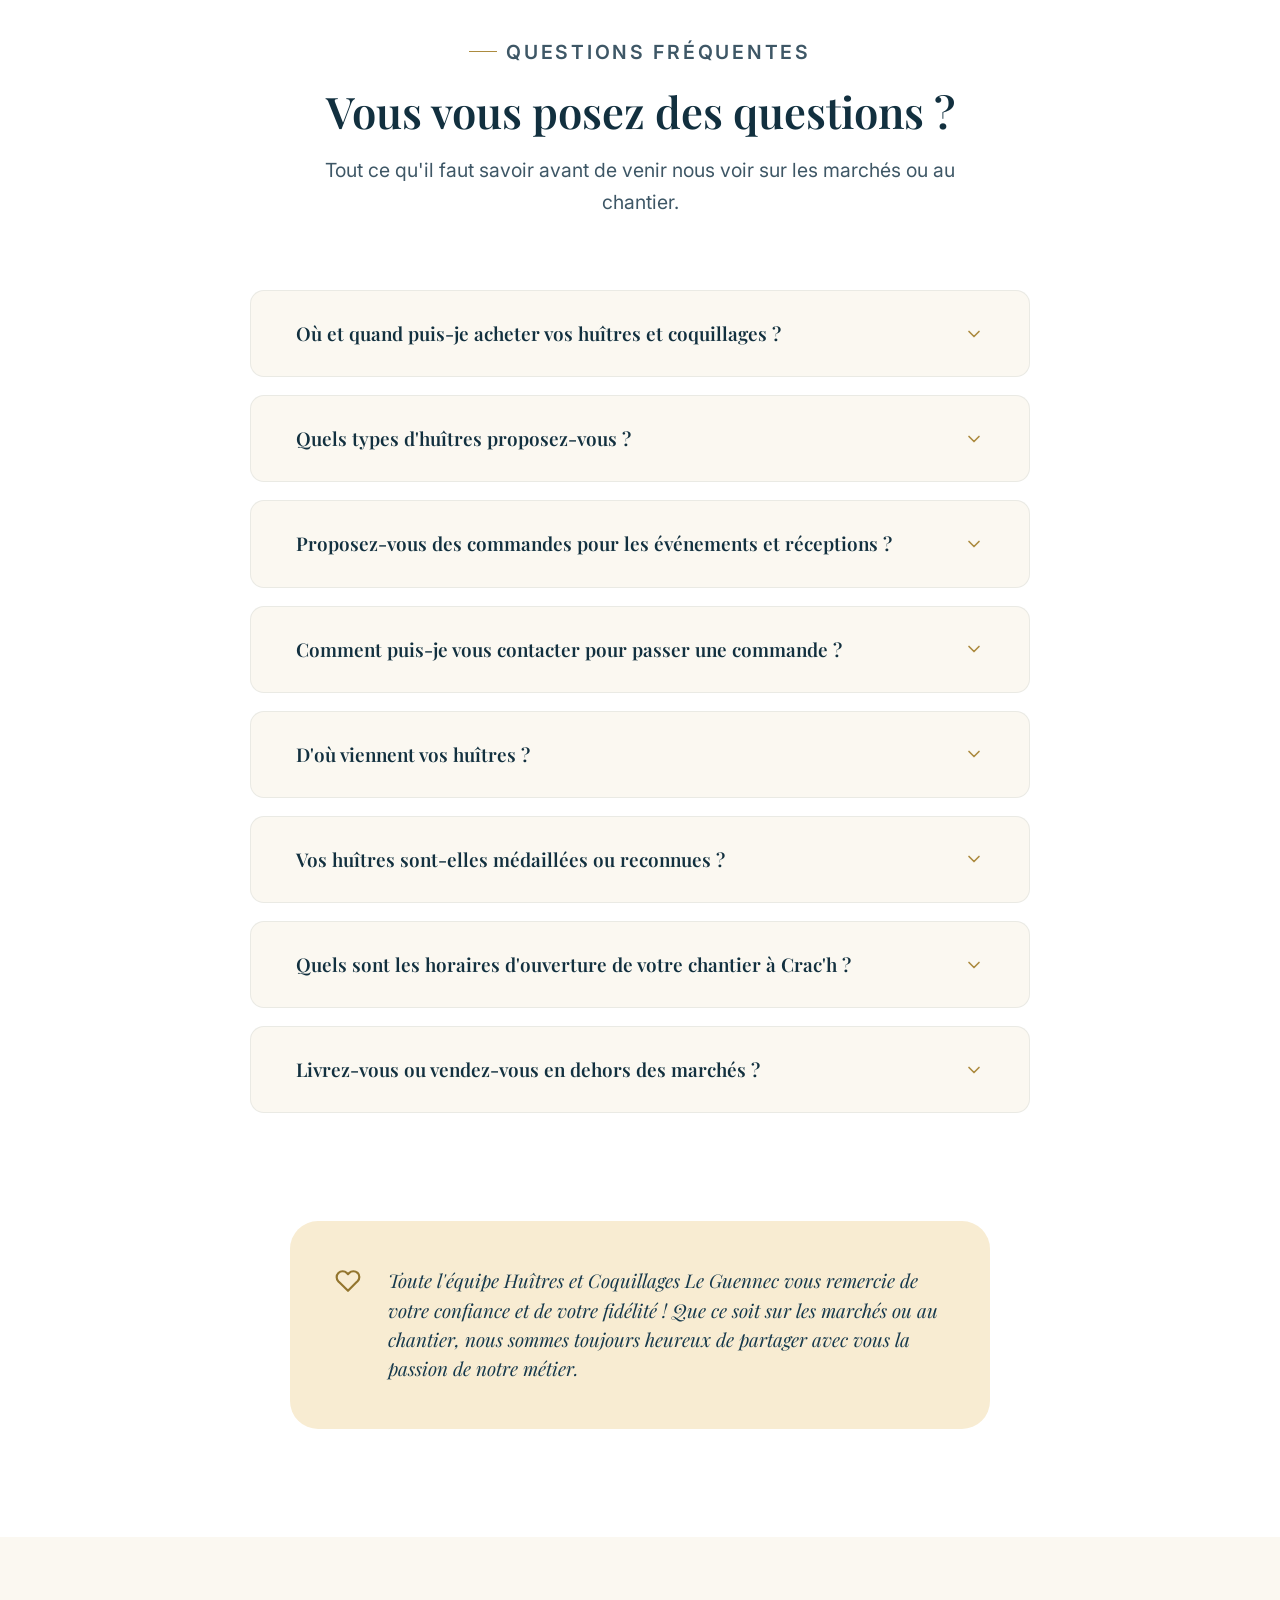
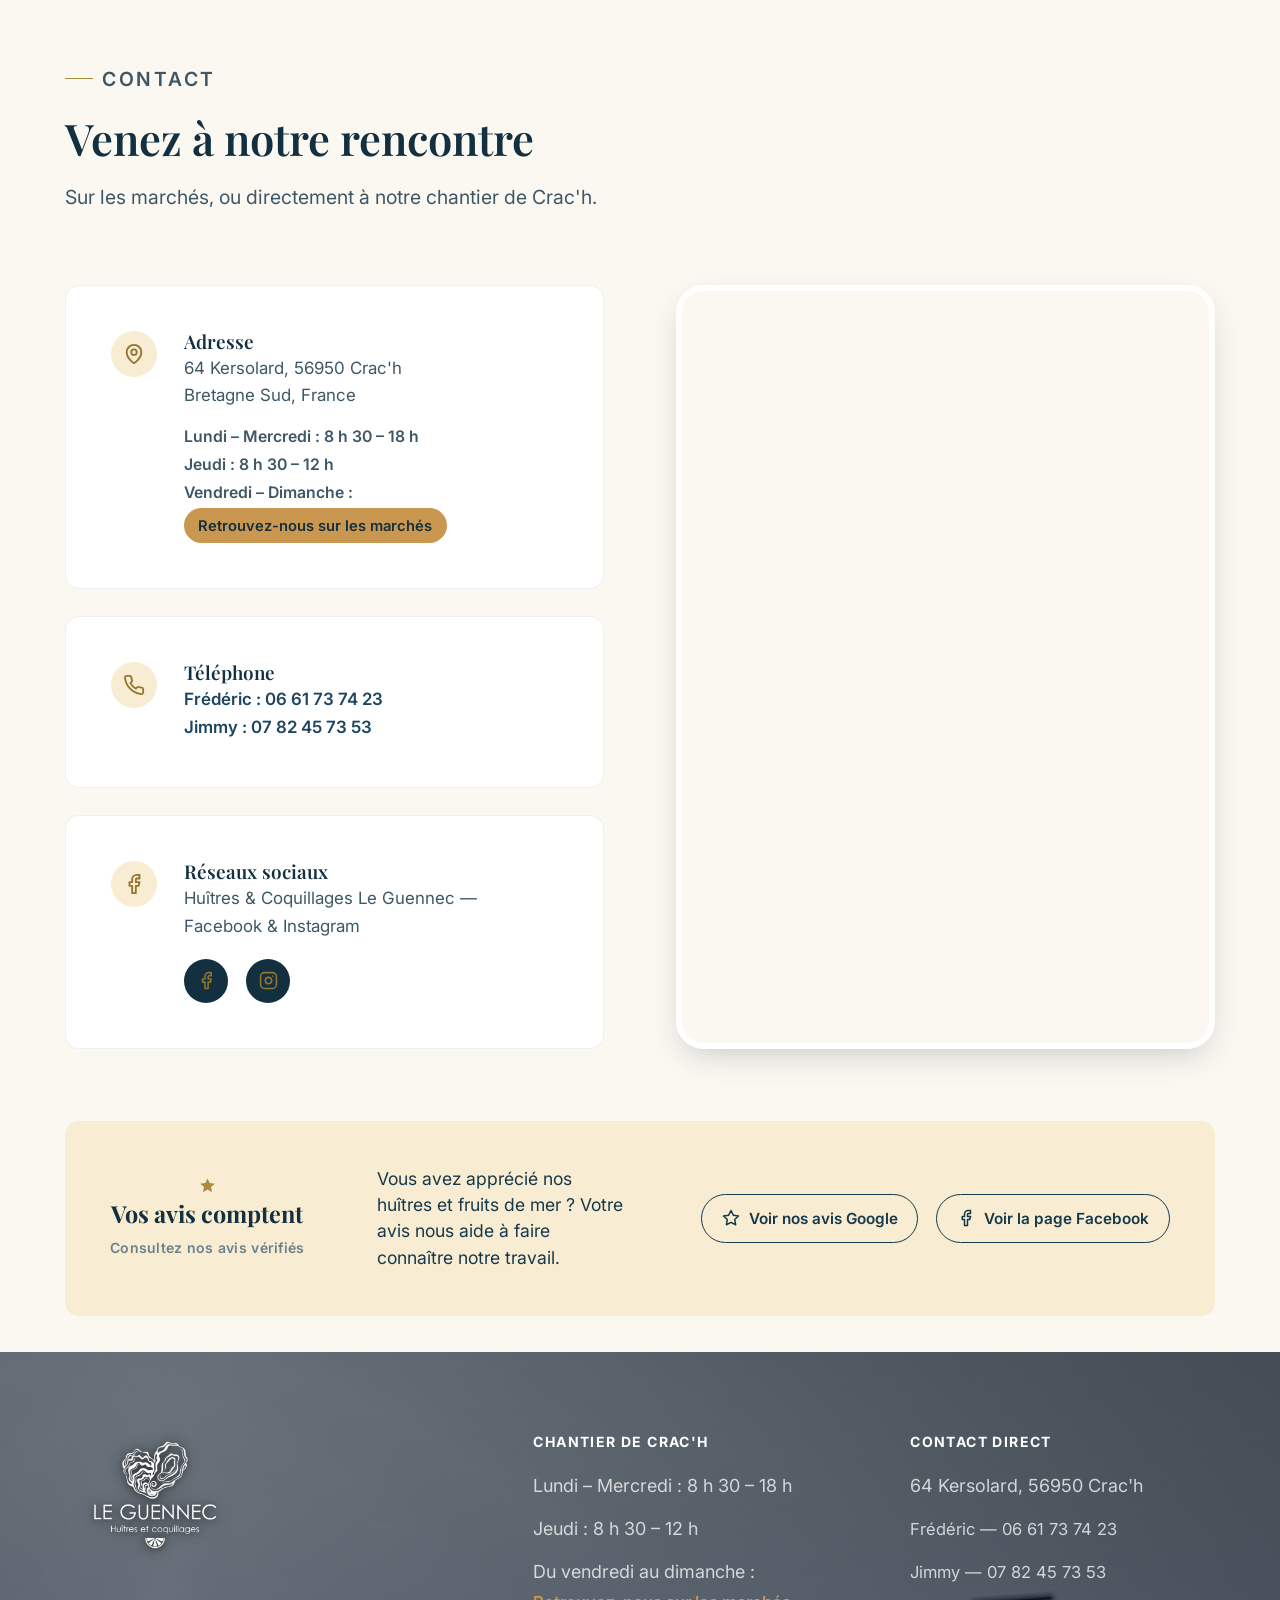
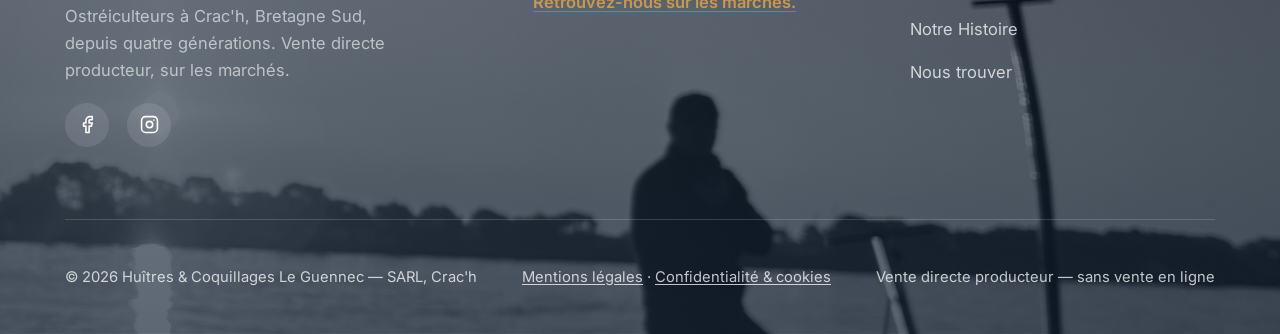
==== commit 3cb36102: "Badge avis Google : cles localStorage v2 + purge des anciennes entrees Co-Authored-By: Claude Sonnet" ====
--- a/index.html
+++ b/index.html
@@ -582,6 +582,6 @@
 </a>
 
 <script src="https://unpkg.com/leaflet@1.9.4/dist/leaflet.js" integrity="sha256-20nQCchB9co0qIjJZRGuk2/Z9VM+kNiyxNV1lvTlZBo=" crossorigin=""></script>
-<script src="js/main.js?v=196"></script>
+<script src="js/main.js?v=197"></script>
 </body>
 </html>
